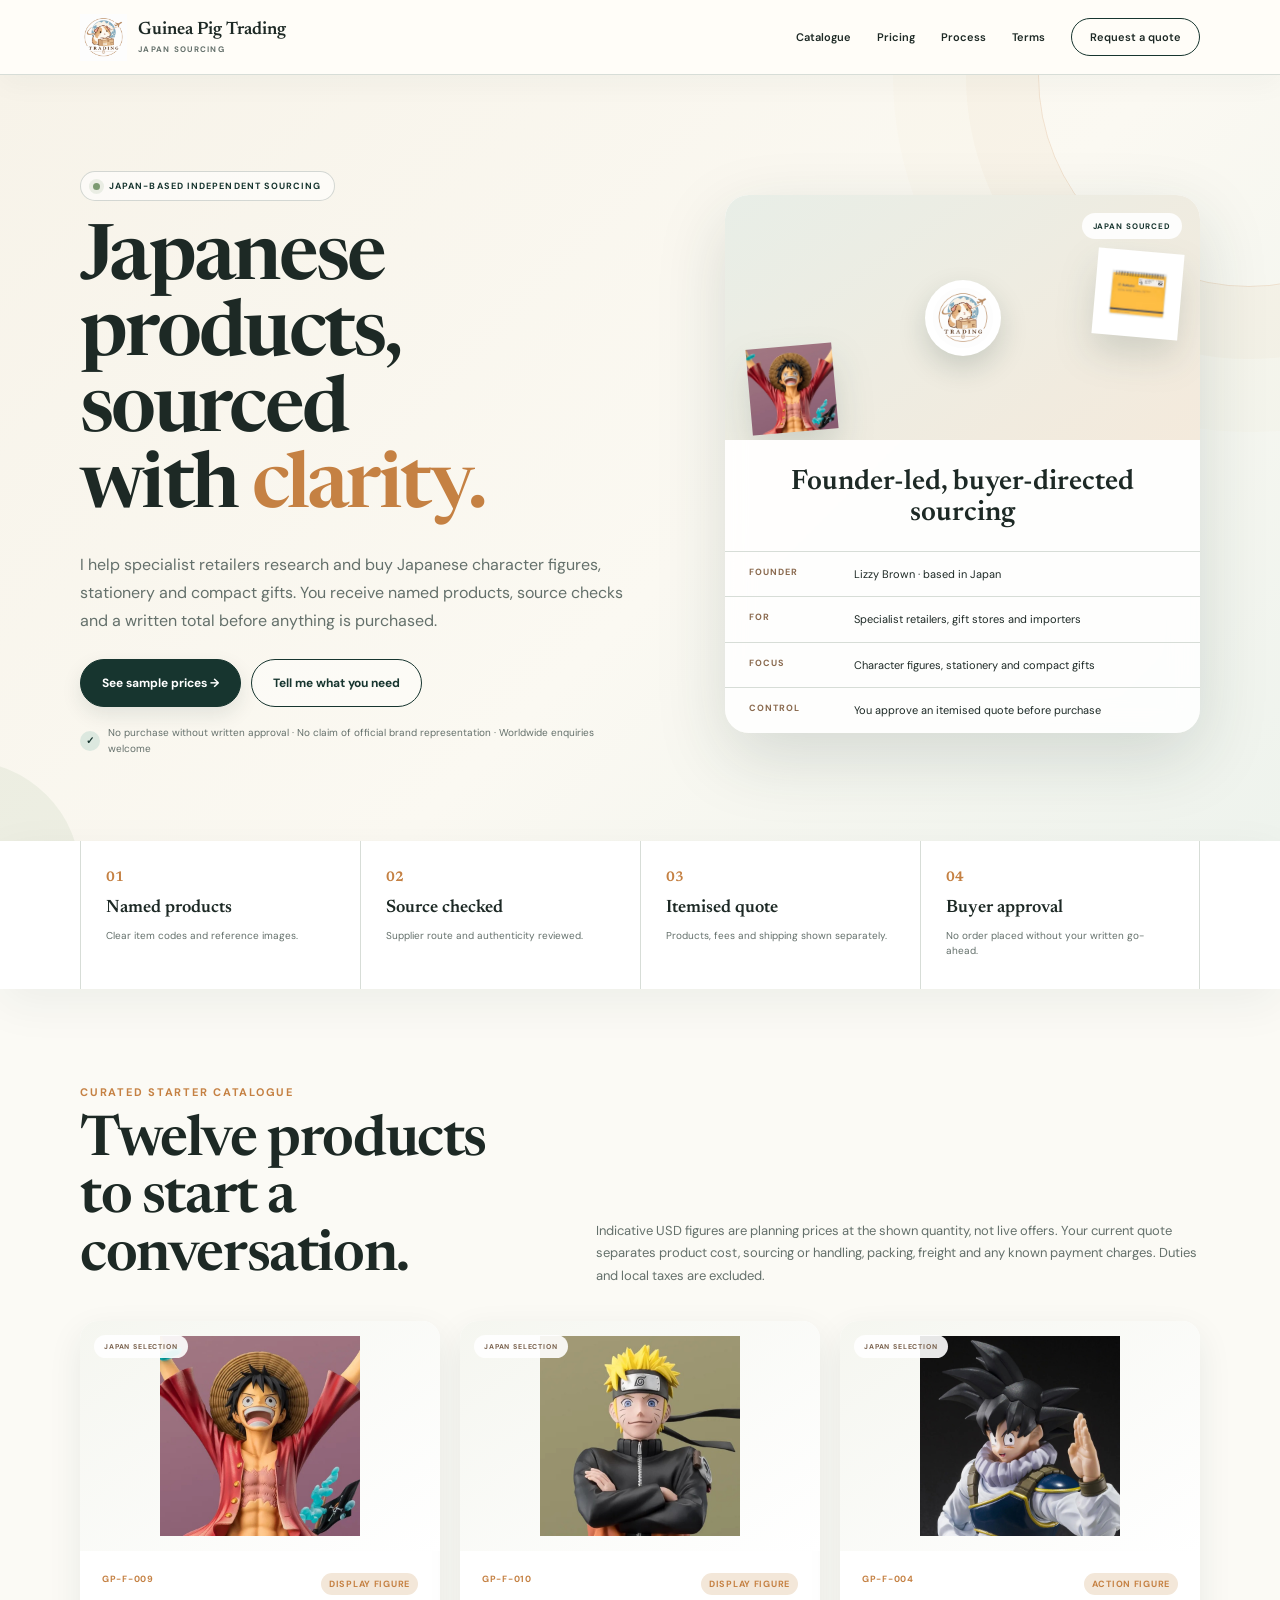
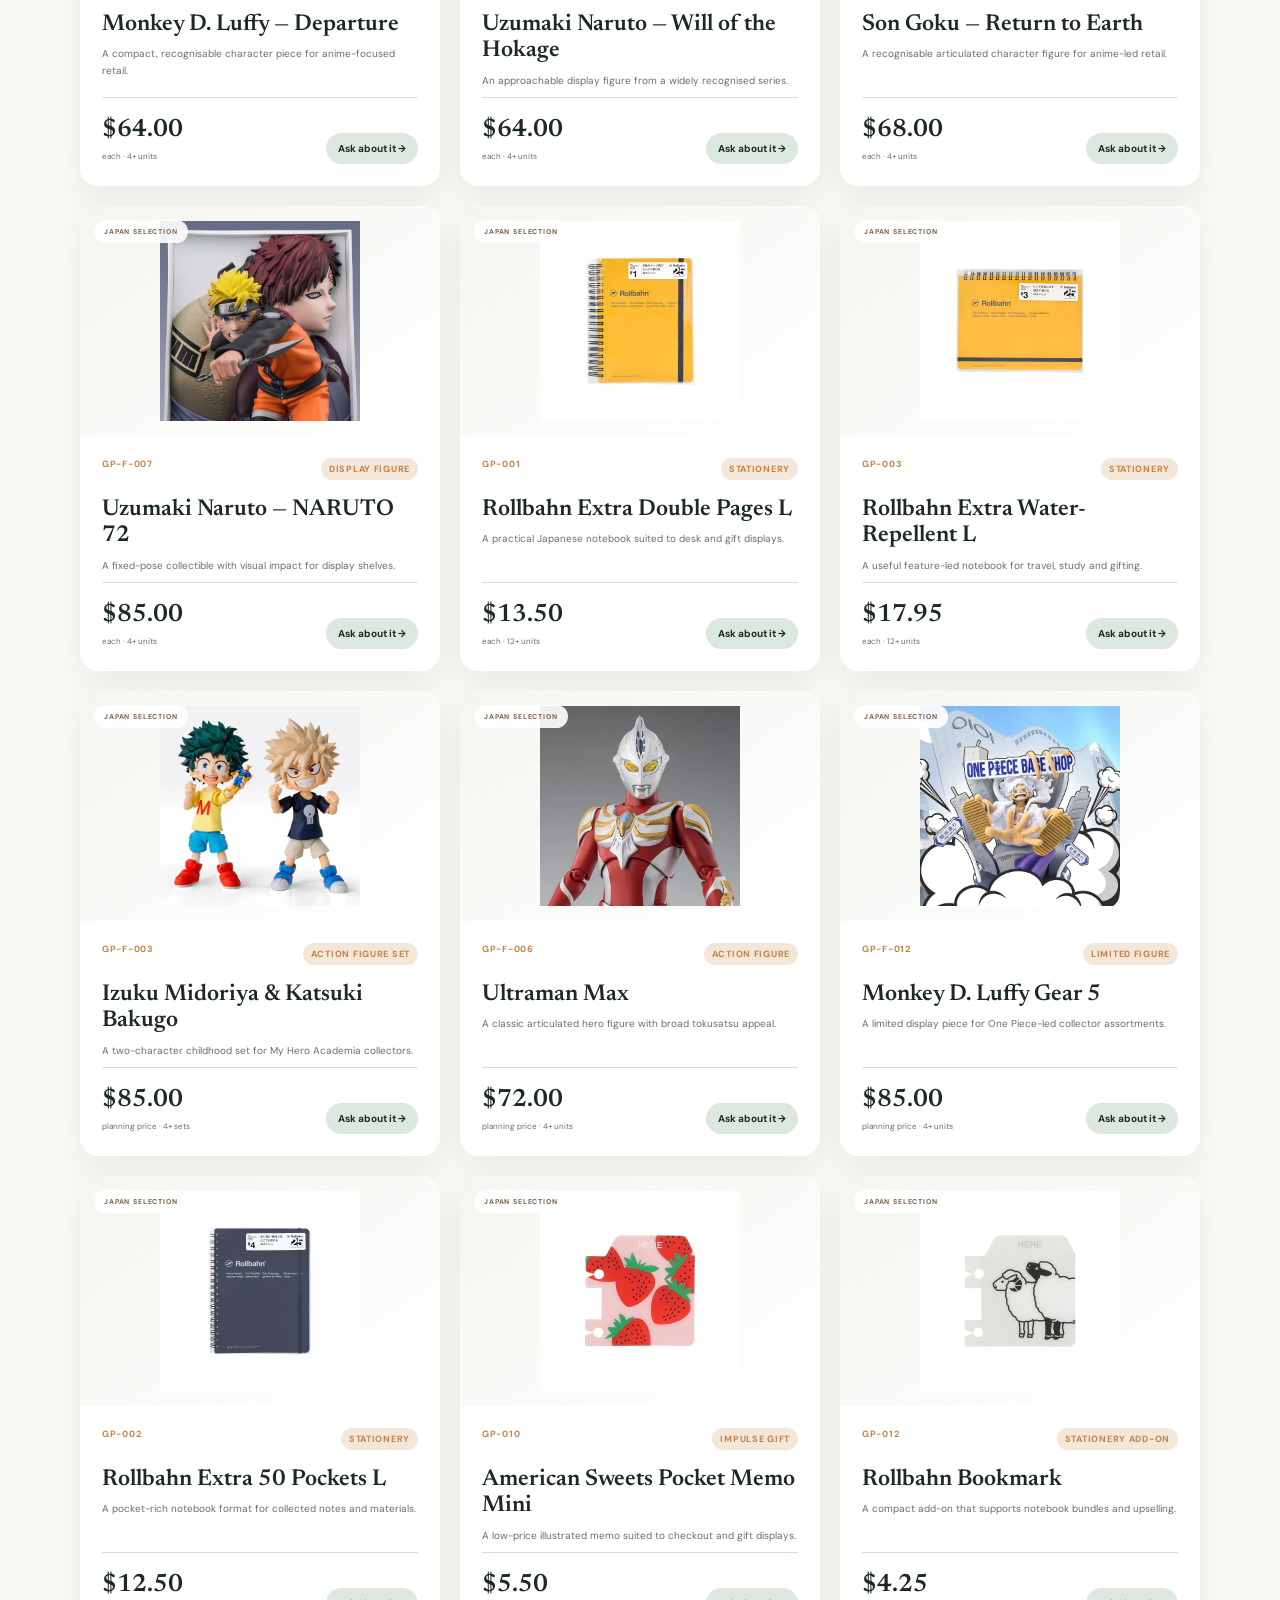
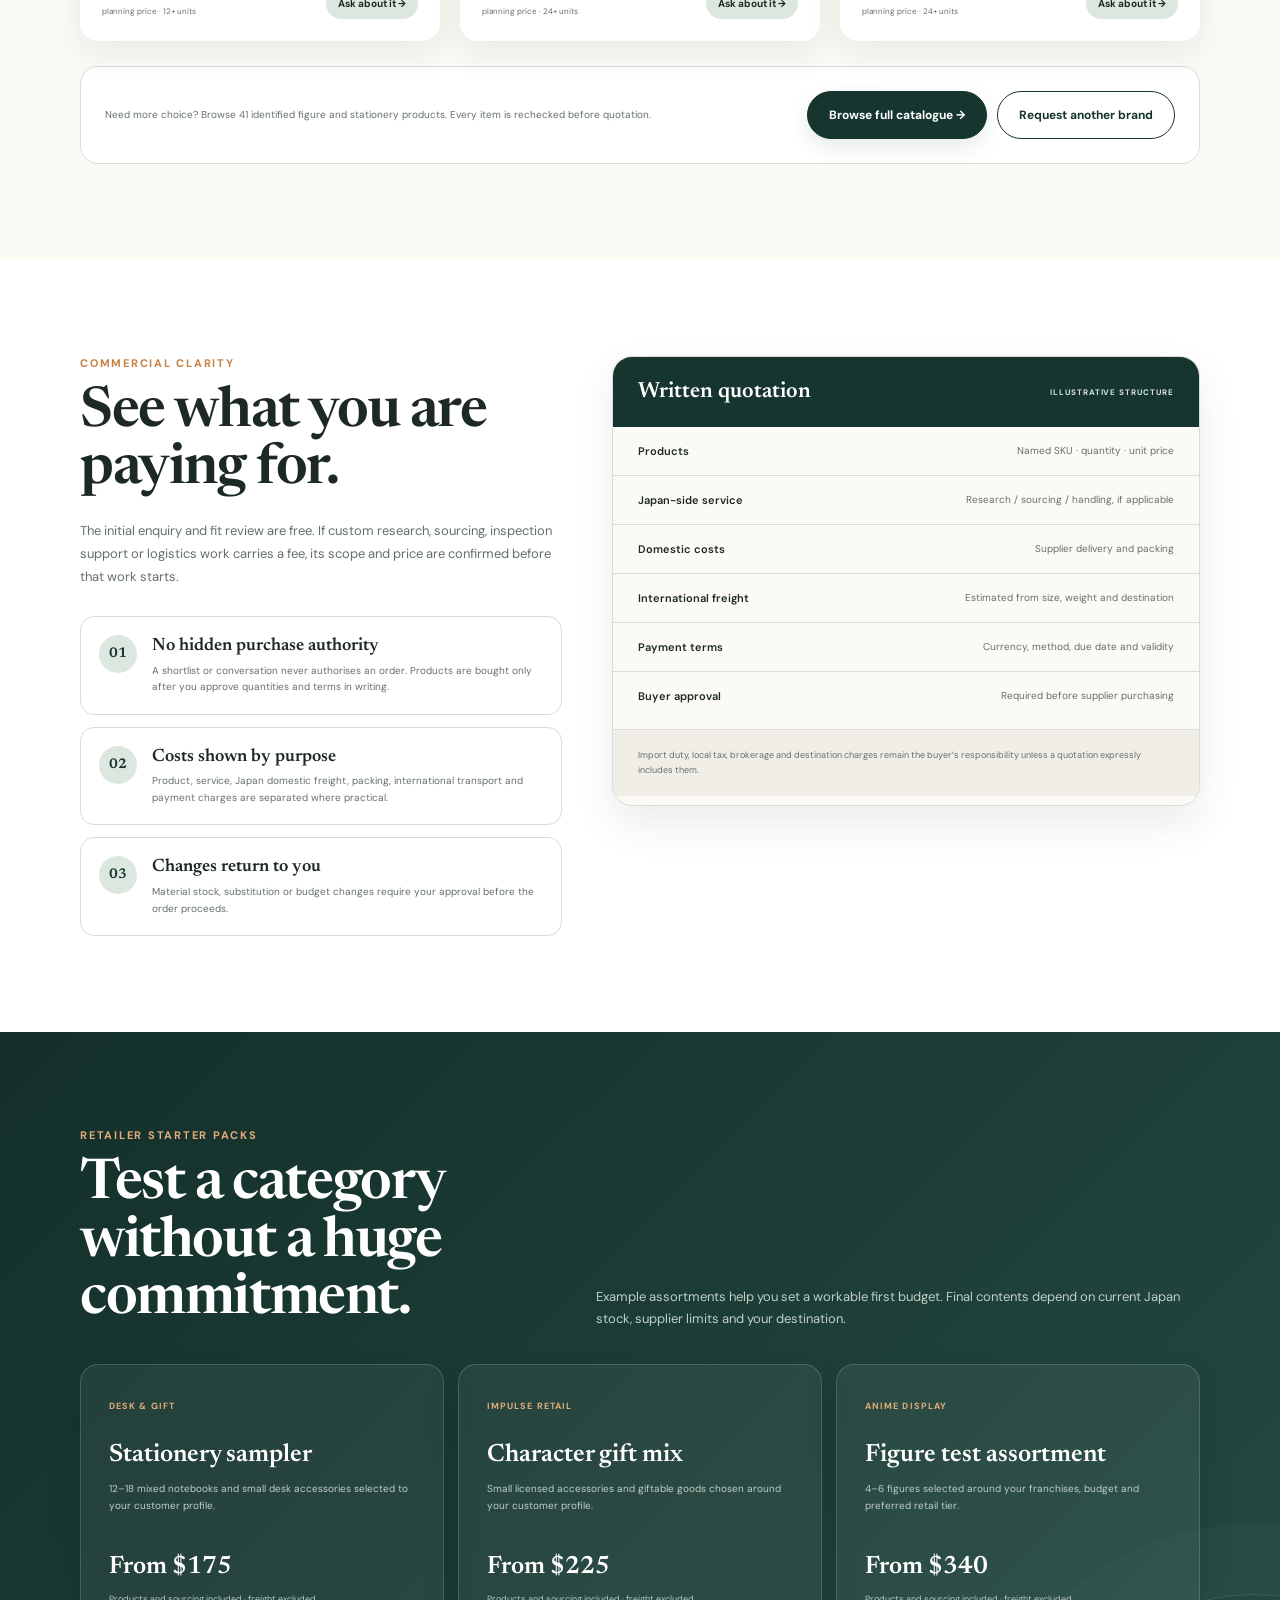
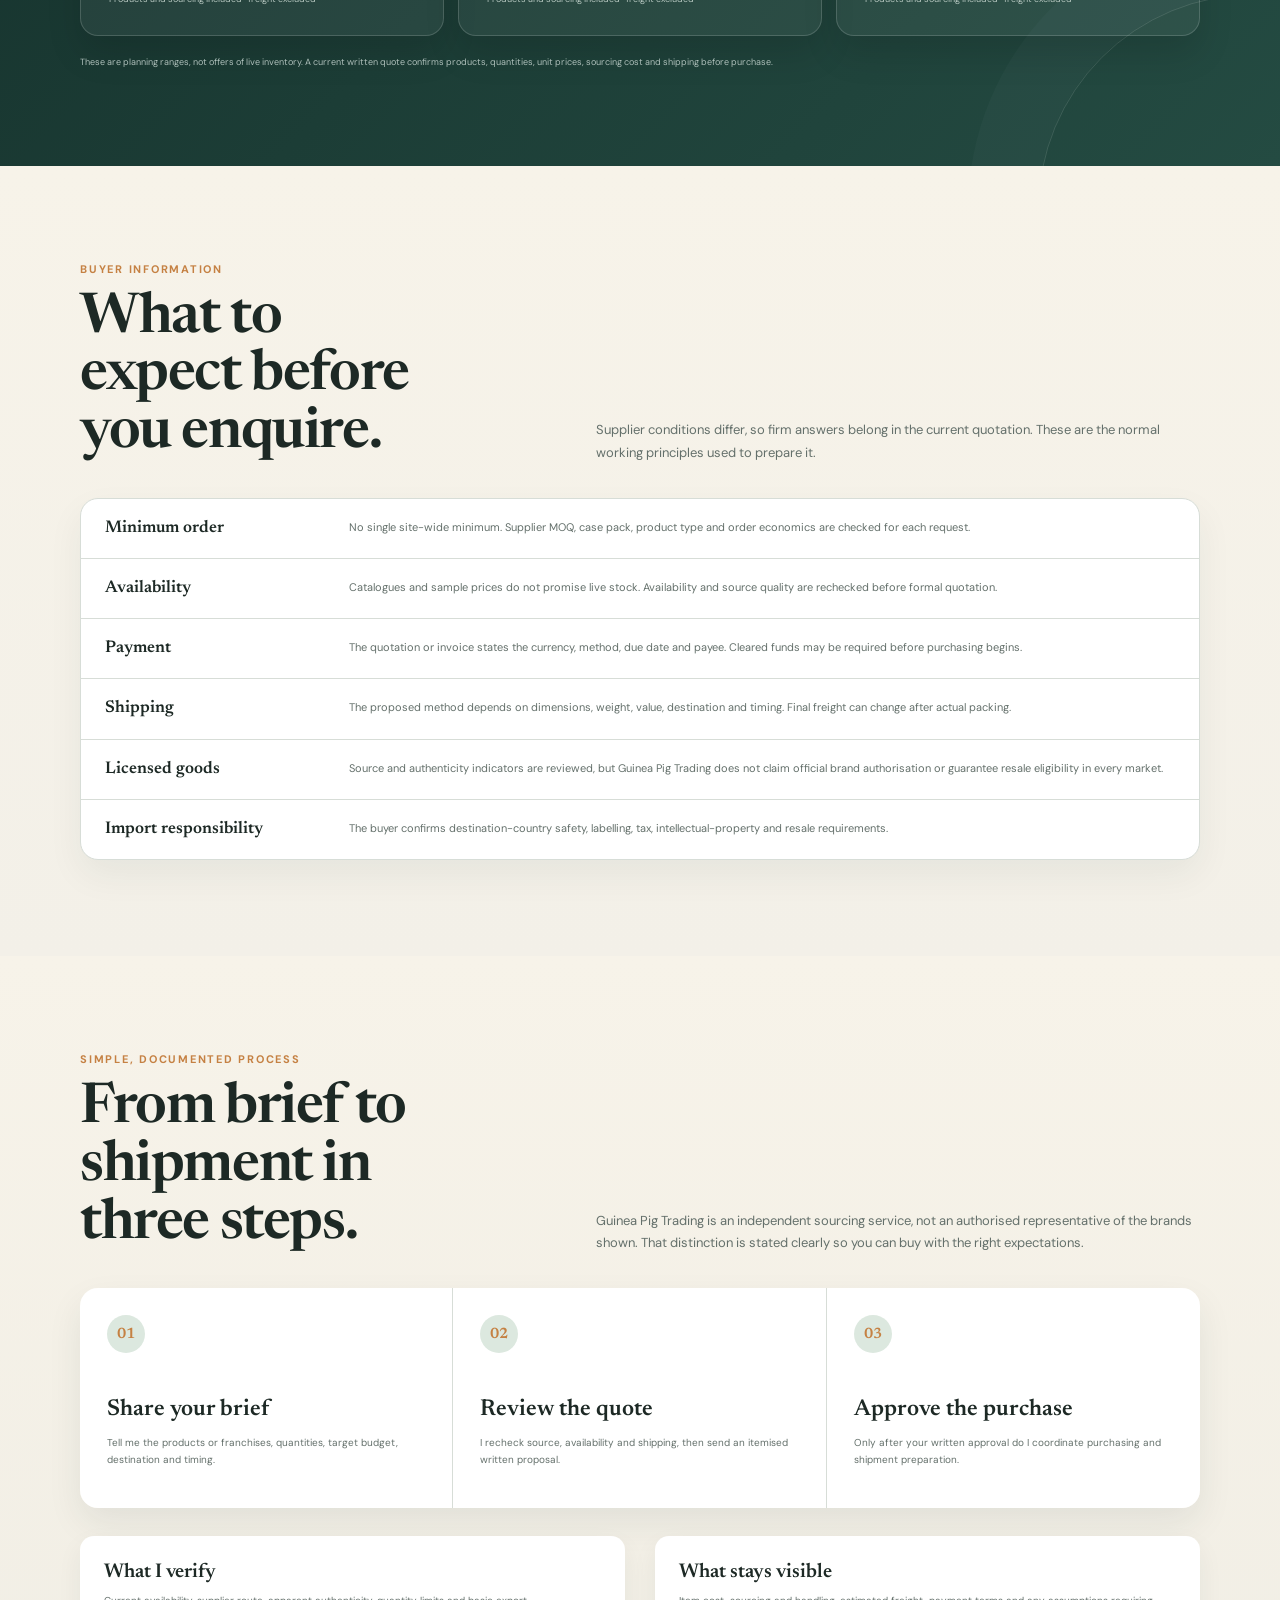
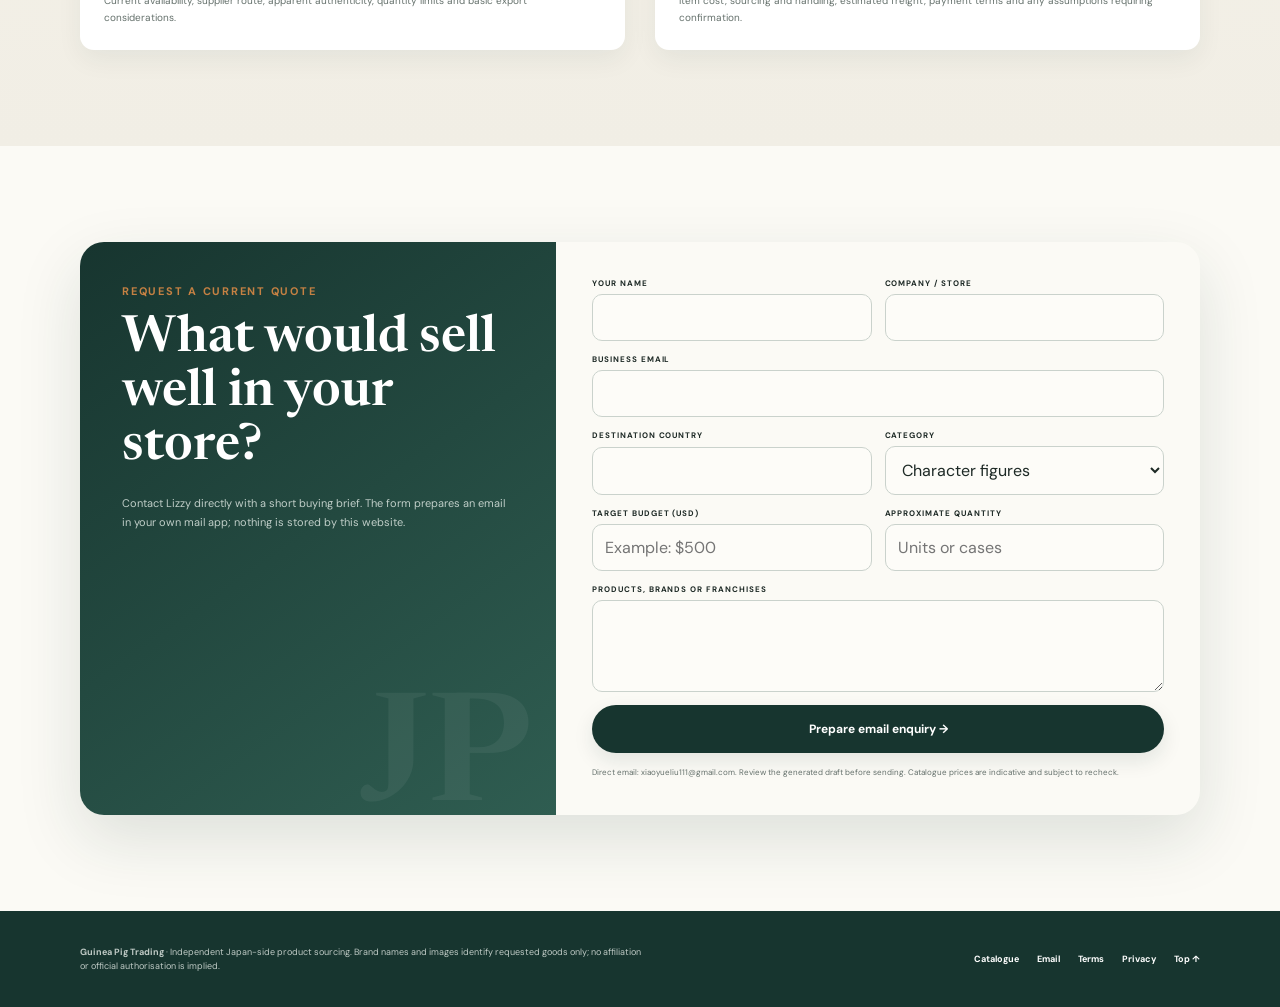
==== index.html @ 46185c0b "Expand homepage product selection" ====
<!doctype html>
<html lang="en">
  <head>
    <meta charset="utf-8" />
    <meta name="viewport" content="width=device-width, initial-scale=1" />
    <title>Guinea Pig Trading | Japan Product Sourcing</title>
    <meta
      name="description"
      content="Independent Japan-side sourcing for specialist retailers. Browse a priced starter catalogue and request a current, itemised quote before purchasing."
    />
    <meta name="theme-color" content="#17352f" />
    <link rel="icon" href="assets/guinea-pig-trading-logo.png" />
    <link rel="preconnect" href="https://fonts.googleapis.com" />
    <link rel="preconnect" href="https://fonts.gstatic.com" crossorigin />
    <link
      href="https://fonts.googleapis.com/css2?family=DM+Sans:wght@400;500;600;700&amp;family=Newsreader:opsz,wght@6..72,500;6..72,600&amp;display=swap"
      rel="stylesheet"
    />
    <style>
      :root {
        --forest: #17352f;
        --forest2: #244b42;
        --cream: #f7f3e9;
        --paper: #fffdf8;
        --ink: #1d2925;
        --muted: #64706b;
        --gold: #c58143;
        --sage: #dce8df;
        --line: #d7ddd7;
        --sans: "DM Sans", Arial, sans-serif;
        --serif: "Newsreader", Georgia, serif;
      }
      * {
        box-sizing: border-box;
      }
      html {
        scroll-behavior: smooth;
      }
      body {
        margin: 0;
        background: var(--paper);
        color: var(--ink);
        font-family: var(--sans);
        -webkit-font-smoothing: antialiased;
      }
      a {
        color: inherit;
        text-decoration: none;
      }
      button,
      input,
      select,
      textarea {
        font: inherit;
      }
      [id] {
        scroll-margin-top: 85px;
      }
      :focus-visible {
        outline: 3px solid #e3a66f;
        outline-offset: 3px;
      }
      .wrap {
        width: min(1120px, calc(100% - 42px));
        margin: auto;
      }
      .eyebrow {
        margin: 0 0 15px;
        color: var(--gold);
        font-size: 11px;
        font-weight: 700;
        letter-spacing: 0.16em;
        text-transform: uppercase;
      }
      .button {
        display: inline-flex;
        min-height: 48px;
        align-items: center;
        justify-content: center;
        padding: 0 21px;
        border: 1px solid var(--forest);
        background: var(--forest);
        color: #fff;
        font-size: 12px;
        font-weight: 700;
      }
      .button:hover {
        background: var(--gold);
        border-color: var(--gold);
      }
      .button.outline {
        background: transparent;
        color: var(--forest);
      }
      header {
        position: sticky;
        top: 0;
        z-index: 20;
        border-bottom: 1px solid var(--line);
        background: rgba(255, 253, 248, 0.94);
        backdrop-filter: blur(12px);
      }
      .header-inner {
        height: 74px;
        display: flex;
        align-items: center;
        justify-content: space-between;
        gap: 24px;
      }
      .brand {
        display: flex;
        align-items: center;
        gap: 11px;
      }
      .brand img {
        width: 47px;
        height: 47px;
        object-fit: contain;
      }
      .brand strong {
        display: block;
        font: 600 18px/1 var(--serif);
      }
      .brand small {
        display: block;
        margin-top: 5px;
        color: var(--muted);
        font-size: 8px;
        font-weight: 700;
        letter-spacing: 0.16em;
        text-transform: uppercase;
      }
      .nav {
        display: flex;
        align-items: center;
        gap: 26px;
      }
      .nav a {
        font-size: 11px;
        font-weight: 600;
      }
      .nav a:hover {
        color: var(--gold);
      }
      .nav .nav-cta {
        padding: 11px 15px;
        border: 1px solid var(--forest);
      }
      .menu {
        display: none;
        border: 0;
        background: none;
        color: var(--forest);
        font-size: 24px;
      }
      .hero {
        padding: 80px 0 68px;
        background:
          radial-gradient(
            circle at 85% 20%,
            rgba(197, 129, 67, 0.12),
            transparent 24%
          ),
          var(--cream);
      }
      .hero-grid {
        display: grid;
        grid-template-columns: 1.12fr 0.88fr;
        gap: 75px;
        align-items: center;
      }
      .hero h1 {
        max-width: 700px;
        margin: 0;
        font: 600 clamp(46px, 6vw, 76px) / 0.99 var(--serif);
        letter-spacing: -0.035em;
      }
      .hero h1 em {
        color: var(--gold);
        font-style: normal;
      }
      .lead {
        max-width: 620px;
        margin: 24px 0;
        color: var(--muted);
        font-size: 16px;
        line-height: 1.75;
      }
      .hero-actions {
        display: flex;
        gap: 10px;
        flex-wrap: wrap;
      }
      .micro {
        margin: 18px 0 0;
        color: var(--muted);
        font-size: 10px;
        line-height: 1.6;
      }
      .trust-card {
        border: 1px solid var(--forest);
        background: var(--paper);
        box-shadow: 16px 16px 0 var(--sage);
      }
      .trust-card img {
        display: block;
        width: 86px;
        height: 86px;
        margin: 26px auto 13px;
        object-fit: contain;
      }
      .trust-card h2 {
        margin: 0;
        padding: 0 28px 21px;
        text-align: center;
        font: 600 28px/1.1 var(--serif);
      }
      .facts {
        margin: 0;
        border-top: 1px solid var(--line);
      }
      .facts div {
        display: grid;
        grid-template-columns: 105px 1fr;
        padding: 15px 22px;
        border-bottom: 1px solid var(--line);
      }
      .facts div:last-child {
        border: 0;
      }
      .facts dt {
        color: var(--muted);
        font-size: 9px;
        font-weight: 700;
        text-transform: uppercase;
        letter-spacing: 0.1em;
      }
      .facts dd {
        margin: 0;
        font-size: 11px;
        line-height: 1.5;
      }
      .strip {
        border-block: 1px solid var(--line);
        background: #fff;
      }
      .strip-grid {
        display: grid;
        grid-template-columns: repeat(4, 1fr);
      }
      .strip article {
        min-height: 122px;
        padding: 25px 22px;
        border-left: 1px solid var(--line);
      }
      .strip article:last-child {
        border-right: 1px solid var(--line);
      }
      .strip strong {
        display: block;
        margin-bottom: 8px;
        font: 600 18px/1.2 var(--serif);
      }
      .strip p {
        margin: 0;
        color: var(--muted);
        font-size: 10px;
        line-height: 1.55;
      }
      section {
        padding: 82px 0;
      }
      .section-head {
        display: grid;
        grid-template-columns: 0.85fr 1.15fr;
        gap: 70px;
        align-items: end;
        margin-bottom: 34px;
      }
      .section-head h2 {
        margin: 0;
        font: 600 clamp(36px, 4.5vw, 56px) / 1.03 var(--serif);
        letter-spacing: -0.025em;
      }
      .section-head > p {
        margin: 0;
        color: var(--muted);
        font-size: 13px;
        line-height: 1.7;
      }
      .product-grid {
        display: grid;
        grid-template-columns: repeat(3, 1fr);
        gap: 15px;
      }
      .product {
        display: flex;
        min-height: 445px;
        flex-direction: column;
        border: 1px solid var(--line);
        background: #fff;
      }
      .product-image {
        height: 210px;
        padding: 15px;
        border-bottom: 1px solid var(--line);
      }
      .product-image img {
        width: 100%;
        height: 100%;
        object-fit: contain;
      }
      .product-body {
        display: flex;
        flex: 1;
        flex-direction: column;
        padding: 22px;
      }
      .product-meta {
        display: flex;
        justify-content: space-between;
        color: var(--gold);
        font-size: 9px;
        font-weight: 700;
        letter-spacing: 0.08em;
        text-transform: uppercase;
      }
      .product h3 {
        margin: 17px 0 8px;
        font: 600 23px/1.15 var(--serif);
      }
      .product p {
        margin: 0;
        color: var(--muted);
        font-size: 10px;
        line-height: 1.65;
      }
      .price {
        display: flex;
        align-items: end;
        justify-content: space-between;
        gap: 15px;
        margin-top: auto;
        padding-top: 20px;
      }
      .price strong {
        font: 600 25px/1 var(--serif);
      }
      .price small {
        color: var(--muted);
        font-size: 8px;
      }
      .price a {
        font-size: 10px;
        font-weight: 700;
        text-decoration: underline;
        text-underline-offset: 4px;
      }
      .catalog-actions {
        display: flex;
        align-items: center;
        justify-content: space-between;
        gap: 20px;
        margin-top: 25px;
        padding: 19px 0;
        border-block: 1px solid var(--line);
      }
      .catalog-actions p {
        margin: 0;
        color: var(--muted);
        font-size: 10px;
      }
      .catalog-actions div {
        display: flex;
        gap: 10px;
        flex-wrap: wrap;
      }
      .packs {
        background: var(--forest);
        color: #fff;
      }
      .packs .eyebrow {
        color: #e4ad79;
      }
      .packs .section-head > p {
        color: #c0cec8;
      }
      .pack-grid {
        display: grid;
        grid-template-columns: repeat(3, 1fr);
        gap: 14px;
      }
      .pack {
        padding: 28px;
        border: 1px solid #557168;
        background: var(--forest2);
      }
      .pack small {
        color: #e4ad79;
        font-size: 9px;
        font-weight: 700;
        letter-spacing: 0.12em;
        text-transform: uppercase;
      }
      .pack h3 {
        margin: 28px 0 9px;
        font: 600 25px/1.15 var(--serif);
      }
      .pack p {
        min-height: 50px;
        margin: 0;
        color: #c0cec8;
        font-size: 10px;
        line-height: 1.7;
      }
      .pack strong {
        display: block;
        margin: 25px 0 6px;
        font: 600 25px/1 var(--serif);
      }
      .pack span {
        color: #b5c6bf;
        font-size: 9px;
      }
      .pack-note {
        margin: 19px 0 0;
        color: #aebfba;
        font-size: 9px;
        line-height: 1.65;
      }
      .process {
        background: var(--cream);
      }
      .process-grid {
        display: grid;
        grid-template-columns: repeat(3, 1fr);
        border: 1px solid var(--forest);
      }
      .step {
        min-height: 220px;
        padding: 27px;
        border-right: 1px solid var(--forest);
      }
      .step:last-child {
        border: 0;
      }
      .step b {
        color: var(--gold);
        font: 600 15px/1 var(--serif);
      }
      .step h3 {
        margin: 43px 0 10px;
        font: 600 23px/1.2 var(--serif);
      }
      .step p {
        margin: 0;
        color: var(--muted);
        font-size: 10px;
        line-height: 1.7;
      }
      .confidence {
        display: grid;
        grid-template-columns: 1fr 1fr;
        gap: 30px;
        margin-top: 28px;
      }
      .confidence article {
        padding: 24px;
        border-left: 3px solid var(--gold);
        background: #fff;
      }
      .confidence h3 {
        margin: 0 0 8px;
        font: 600 20px/1.2 var(--serif);
      }
      .confidence p {
        margin: 0;
        color: var(--muted);
        font-size: 10px;
        line-height: 1.7;
      }
      .contact {
        background: #fff;
      }
      .contact-box {
        display: grid;
        grid-template-columns: 0.85fr 1.15fr;
        border: 1px solid var(--forest);
      }
      .contact-copy {
        padding: 42px;
        background: var(--forest);
        color: #fff;
      }
      .contact-copy h2 {
        margin: 0;
        font: 600 clamp(36px, 4vw, 52px) / 1.05 var(--serif);
      }
      .contact-copy p:last-child {
        margin: 20px 0 0;
        color: #c0cec8;
        font-size: 11px;
        line-height: 1.7;
      }
      .brief {
        display: grid;
        grid-template-columns: 1fr 1fr;
        gap: 13px;
        padding: 36px;
      }
      .field {
        display: grid;
        gap: 6px;
      }
      .field.full {
        grid-column: 1/-1;
      }
      .field label {
        font-size: 8px;
        font-weight: 700;
        letter-spacing: 0.12em;
        text-transform: uppercase;
      }
      .field input,
      .field select,
      .field textarea {
        width: 100%;
        padding: 12px;
        border: 1px solid #aeb8b2;
        border-radius: 0;
        background: #fff;
        color: var(--ink);
      }
      .field textarea {
        min-height: 92px;
        resize: vertical;
      }
      .brief button {
        grid-column: 1/-1;
        border: 0;
        cursor: pointer;
      }
      .form-note {
        grid-column: 1/-1;
        margin: 0;
        color: var(--muted);
        font-size: 8px;
        line-height: 1.55;
      }
      footer {
        padding: 34px 0;
        border-top: 1px solid var(--line);
        background: var(--cream);
      }
      .footer-grid {
        display: flex;
        align-items: center;
        justify-content: space-between;
        gap: 25px;
      }
      .footer-grid p {
        max-width: 570px;
        margin: 0;
        color: var(--muted);
        font-size: 9px;
        line-height: 1.6;
      }
      .footer-links {
        display: flex;
        gap: 18px;
        flex-wrap: wrap;
        font-size: 9px;
        font-weight: 700;
      }
      @media (max-width: 900px) {
        .nav {
          display: none;
          position: absolute;
          top: 74px;
          left: 0;
          right: 0;
          padding: 22px;
          background: var(--paper);
          border-bottom: 1px solid var(--line);
          flex-direction: column;
        }
        .nav.open {
          display: flex;
        }
        .menu {
          display: block;
        }
        .hero-grid,
        .section-head,
        .contact-box {
          grid-template-columns: 1fr;
        }
        .hero-grid {
          gap: 50px;
        }
        .trust-card {
          max-width: 560px;
        }
        .strip-grid {
          grid-template-columns: 1fr 1fr;
        }
        .product-grid,
        .pack-grid {
          grid-template-columns: 1fr 1fr;
        }
        .section-head {
          gap: 18px;
        }
      }
      @media (max-width: 620px) {
        .wrap {
          width: min(100% - 28px, 1120px);
        }
        .hero {
          padding: 58px 0;
        }
        .hero h1 {
          font-size: 45px;
        }
        .strip-grid,
        .product-grid,
        .pack-grid,
        .process-grid,
        .confidence,
        .brief {
          grid-template-columns: 1fr;
        }
        .strip article {
          border-right: 1px solid var(--line);
        }
        .step {
          border-right: 0;
          border-bottom: 1px solid var(--forest);
        }
        .catalog-actions,
        .footer-grid {
          align-items: flex-start;
          flex-direction: column;
        }
        .contact-copy,
        .brief {
          padding: 27px;
        }
        .field.full,
        .brief button,
        .form-note {
          grid-column: auto;
        }
      }
    </style>
    <style>
      body {
        background: #fbfaf5;
      }
      .site-note {
        display: inline-flex;
        align-items: center;
        gap: 9px;
        margin: 0 0 22px;
        padding: 8px 12px;
        border: 1px solid rgba(23, 53, 47, 0.18);
        border-radius: 999px;
        background: rgba(255, 255, 255, 0.58);
        color: var(--forest);
        font-size: 9px;
        font-weight: 700;
        letter-spacing: 0.12em;
        text-transform: uppercase;
      }
      .site-note:before {
        content: "";
        width: 7px;
        height: 7px;
        border-radius: 50%;
        background: #7b9a70;
        box-shadow: 0 0 0 4px rgba(123, 154, 112, 0.14);
      }
      header {
        box-shadow: 0 8px 30px rgba(23, 53, 47, 0.04);
      }
      .nav .nav-cta {
        border-radius: 999px;
        padding-inline: 18px;
        transition: 0.2s ease;
      }
      .nav .nav-cta:hover {
        background: var(--forest);
        color: #fff;
      }
      .button {
        border-radius: 999px;
        box-shadow: 0 8px 20px rgba(23, 53, 47, 0.1);
        transition:
          transform 0.2s ease,
          box-shadow 0.2s ease,
          background 0.2s ease;
      }
      .button:hover {
        transform: translateY(-2px);
        box-shadow: 0 12px 26px rgba(23, 53, 47, 0.17);
      }
      .button.outline {
        box-shadow: none;
        background: rgba(255, 255, 255, 0.35);
      }
      .hero {
        position: relative;
        overflow: hidden;
        padding: 96px 0 84px;
        background: linear-gradient(
          135deg,
          #f7f3e9 0%,
          #fbf9f2 57%,
          #eef3ed 100%
        );
      }
      .hero:before,
      .hero:after {
        content: "";
        position: absolute;
        border-radius: 50%;
        pointer-events: none;
      }
      .hero:before {
        width: 420px;
        height: 420px;
        right: -180px;
        top: -210px;
        border: 1px solid rgba(197, 129, 67, 0.2);
        box-shadow:
          0 0 0 72px rgba(197, 129, 67, 0.035),
          0 0 0 145px rgba(197, 129, 67, 0.02);
      }
      .hero:after {
        width: 230px;
        height: 230px;
        left: -150px;
        bottom: -150px;
        background: rgba(123, 154, 112, 0.1);
      }
      .hero-grid {
        position: relative;
        z-index: 1;
        grid-template-columns: 1.08fr 0.92fr;
        gap: 88px;
      }
      .hero h1 {
        font-size: clamp(52px, 6vw, 82px);
        text-wrap: balance;
      }
      .lead {
        max-width: 610px;
      }
      .micro {
        display: flex;
        align-items: center;
        gap: 8px;
      }
      .micro:before {
        content: "✓";
        display: grid;
        width: 20px;
        height: 20px;
        place-items: center;
        border-radius: 50%;
        background: var(--sage);
        color: var(--forest);
        font-weight: 700;
      }
      .trust-card {
        position: relative;
        border: 0;
        border-radius: 24px;
        background: rgba(255, 255, 255, 0.86);
        box-shadow: 0 24px 70px rgba(27, 52, 45, 0.15);
        overflow: hidden;
        backdrop-filter: blur(14px);
      }
      .trust-visual {
        position: relative;
        height: 245px;
        overflow: hidden;
        background: linear-gradient(145deg, #e8eee7, #f4eadc);
      }
      .trust-visual:after {
        content: "Japan sourced";
        position: absolute;
        right: 18px;
        top: 18px;
        padding: 8px 11px;
        border-radius: 999px;
        background: rgba(255, 255, 255, 0.9);
        color: var(--forest);
        font-size: 8px;
        font-weight: 700;
        letter-spacing: 0.12em;
        text-transform: uppercase;
      }
      .trust-product {
        position: absolute;
        width: 43%;
        height: 76%;
        object-fit: contain;
        filter: drop-shadow(0 18px 18px rgba(23, 53, 47, 0.15));
      }
      .trust-product.one {
        left: 5%;
        bottom: -2%;
        transform: rotate(-5deg);
      }
      .trust-product.two {
        right: 4%;
        top: 12%;
        transform: rotate(5deg);
      }
      .trust-logo {
        position: absolute !important;
        z-index: 2;
        left: 50%;
        top: 50%;
        width: 76px !important;
        height: 76px !important;
        margin: 0 !important;
        padding: 8px;
        border-radius: 50%;
        background: #fff;
        box-shadow: 0 12px 28px rgba(23, 53, 47, 0.17);
        transform: translate(-50%, -50%);
      }
      .trust-card h2 {
        padding: 27px 28px 22px;
      }
      .facts div {
        padding: 14px 24px;
      }
      .facts dt {
        color: #8a6a4f;
      }
      .strip {
        position: relative;
        z-index: 2;
        border: 0;
        box-shadow: 0 14px 45px rgba(23, 53, 47, 0.06);
      }
      .strip-grid {
        gap: 0;
      }
      .strip article {
        position: relative;
        min-height: 135px;
        padding: 30px 25px;
      }
      .strip article:before {
        display: block;
        margin-bottom: 13px;
        color: var(--gold);
        font: 600 14px/1 var(--serif);
      }
      .strip article:nth-child(1):before {
        content: "01";
      }
      .strip article:nth-child(2):before {
        content: "02";
      }
      .strip article:nth-child(3):before {
        content: "03";
      }
      .strip article:nth-child(4):before {
        content: "04";
      }
      section {
        padding: 96px 0;
      }
      .section-head h2 {
        text-wrap: balance;
      }
      .product-grid {
        gap: 20px;
      }
      .product {
        min-height: 465px;
        border: 0;
        border-radius: 18px;
        box-shadow: 0 12px 34px rgba(23, 53, 47, 0.08);
        overflow: hidden;
        transition:
          transform 0.25s ease,
          box-shadow 0.25s ease;
      }
      .product:hover {
        transform: translateY(-7px);
        box-shadow: 0 22px 45px rgba(23, 53, 47, 0.14);
      }
      .product-image {
        position: relative;
        height: 230px;
        border: 0;
        background: linear-gradient(145deg, #f5f6f0, #fff);
      }
      .product-image:after {
        content: "Japan selection";
        position: absolute;
        left: 14px;
        top: 14px;
        padding: 7px 10px;
        border-radius: 999px;
        background: rgba(255, 255, 255, 0.9);
        color: #79614d;
        font-size: 7px;
        font-weight: 700;
        letter-spacing: 0.12em;
        text-transform: uppercase;
      }
      .product-image img {
        transition: transform 0.35s ease;
      }
      .product:hover .product-image img {
        transform: scale(1.04);
      }
      .product-meta span:last-child {
        padding: 5px 8px;
        border-radius: 999px;
        background: #f3e7d9;
      }
      .price {
        border-top: 1px solid var(--line);
      }
      .price a {
        padding: 9px 12px;
        border-radius: 999px;
        background: var(--sage);
        text-decoration: none;
        transition: 0.2s ease;
      }
      .price a:hover {
        background: var(--forest);
        color: #fff;
      }
      .catalog-actions {
        padding: 24px;
        border: 1px solid var(--line);
        border-radius: 18px;
        background: #fff;
      }
      .packs {
        position: relative;
        background: linear-gradient(135deg, #142f2a, #244b42);
        overflow: hidden;
      }
      .packs:after {
        content: "";
        position: absolute;
        width: 430px;
        height: 430px;
        right: -190px;
        bottom: -260px;
        border: 1px solid rgba(255, 255, 255, 0.12);
        border-radius: 50%;
        box-shadow: 0 0 0 70px rgba(255, 255, 255, 0.025);
      }
      .packs .wrap {
        position: relative;
        z-index: 1;
      }
      .pack {
        border: 1px solid rgba(255, 255, 255, 0.16);
        border-radius: 18px;
        background: rgba(255, 255, 255, 0.055);
        box-shadow: 0 18px 35px rgba(0, 0, 0, 0.12);
        transition: 0.25s ease;
      }
      .pack:hover {
        transform: translateY(-5px);
        border-color: rgba(228, 173, 121, 0.7);
        background: rgba(255, 255, 255, 0.08);
      }
      .process {
        background: linear-gradient(180deg, #f7f3e9, #f1eee5);
      }
      .process-grid {
        overflow: hidden;
        border: 0;
        border-radius: 18px;
        box-shadow: 0 15px 35px rgba(23, 53, 47, 0.08);
      }
      .step {
        background: #fff;
        border-color: var(--line);
      }
      .step b {
        display: grid;
        width: 38px;
        height: 38px;
        place-items: center;
        border-radius: 50%;
        background: var(--sage);
      }
      .confidence article {
        border: 0;
        border-radius: 14px;
        box-shadow: 0 10px 26px rgba(23, 53, 47, 0.06);
      }
      .contact {
        background: #fbfaf5;
      }
      .contact-box {
        overflow: hidden;
        border: 0;
        border-radius: 24px;
        box-shadow: 0 24px 65px rgba(23, 53, 47, 0.13);
      }
      .contact-copy {
        position: relative;
        background: linear-gradient(145deg, #17352f, #2f5d51);
      }
      .contact-copy:after {
        content: "JP";
        position: absolute;
        right: 25px;
        bottom: -25px;
        color: rgba(255, 255, 255, 0.06);
        font: 600 150px/1 var(--serif);
      }
      .field input,
      .field select,
      .field textarea {
        border-radius: 10px;
        border-color: #cad2cc;
        background: #fdfcf8;
      }
      .field input:focus,
      .field select:focus,
      .field textarea:focus {
        outline: 2px solid rgba(197, 129, 67, 0.25);
        border-color: var(--gold);
      }
      footer {
        background: #17352f;
        color: #fff;
        border: 0;
      }
      .footer-grid p {
        color: #bfcac5;
      }
      .footer-links a:hover {
        color: #e4ad79;
      }
      .commercial {
        background: #fff;
      }
      .commercial-grid {
        display: grid;
        grid-template-columns: 0.9fr 1.1fr;
        gap: 50px;
        align-items: start;
      }
      .quote-card {
        overflow: hidden;
        border: 1px solid var(--line);
        border-radius: 20px;
        background: #fbfaf5;
        box-shadow: 0 18px 42px rgba(23, 53, 47, 0.09);
      }
      .quote-head {
        display: flex;
        align-items: center;
        justify-content: space-between;
        gap: 20px;
        padding: 23px 25px;
        background: var(--forest);
        color: #fff;
      }
      .quote-head strong {
        font: 600 22px/1.1 var(--serif);
      }
      .quote-head span {
        font-size: 8px;
        font-weight: 700;
        letter-spacing: 0.12em;
        text-transform: uppercase;
        color: #d8e3dd;
      }
      .quote-lines {
        margin: 0;
      }
      .quote-lines div {
        display: grid;
        grid-template-columns: 1fr auto;
        gap: 20px;
        padding: 17px 25px;
        border-bottom: 1px solid var(--line);
      }
      .quote-lines div:last-child {
        border: 0;
      }
      .quote-lines dt {
        font-size: 11px;
        font-weight: 600;
      }
      .quote-lines dd {
        margin: 0;
        color: var(--muted);
        font-size: 10px;
        text-align: right;
      }
      .quote-foot {
        padding: 18px 25px;
        border-top: 1px solid var(--line);
        background: #f0eee6;
        color: var(--muted);
        font-size: 9px;
        line-height: 1.65;
      }
      .clarity-list {
        display: grid;
        gap: 12px;
      }
      .clarity-item {
        display: grid;
        grid-template-columns: 38px 1fr;
        gap: 15px;
        padding: 18px;
        border: 1px solid var(--line);
        border-radius: 14px;
        background: #fff;
      }
      .clarity-item b {
        display: grid;
        width: 38px;
        height: 38px;
        place-items: center;
        border-radius: 50%;
        background: var(--sage);
        color: var(--forest);
        font: 600 14px/1 var(--serif);
      }
      .clarity-item h3 {
        margin: 1px 0 5px;
        font: 600 18px/1.2 var(--serif);
      }
      .clarity-item p {
        margin: 0;
        color: var(--muted);
        font-size: 10px;
        line-height: 1.65;
      }
      .buyer-info {
        background: linear-gradient(180deg, #f7f3e9, #f3f0e8);
      }
      .info-table {
        overflow: hidden;
        border: 1px solid var(--line);
        border-radius: 18px;
        background: #fff;
        box-shadow: 0 15px 36px rgba(23, 53, 47, 0.06);
      }
      .info-row {
        display: grid;
        grid-template-columns: 220px 1fr;
        gap: 24px;
        padding: 19px 24px;
        border-bottom: 1px solid var(--line);
      }
      .info-row:last-child {
        border: 0;
      }
      .info-row strong {
        font: 600 17px/1.25 var(--serif);
      }
      .info-row span {
        color: var(--muted);
        font-size: 11px;
        line-height: 1.65;
      }
      @media (max-width: 900px) {
        .hero {
          padding: 70px 0;
        }
        .hero-grid,
        .commercial-grid {
          grid-template-columns: 1fr;
          gap: 55px;
        }
        .trust-card {
          width: 100%;
          max-width: 620px;
        }
        .section-head {
          gap: 20px;
        }
        .product-grid {
          gap: 15px;
        }
      }
      @media (max-width: 620px) {
        .hero {
          padding: 55px 0 65px;
        }
        .hero h1 {
          font-size: 47px;
        }
        .site-note {
          font-size: 8px;
        }
        .trust-visual {
          height: 210px;
        }
        .trust-card h2 {
          font-size: 26px;
        }
        .micro {
          align-items: flex-start;
        }
        .strip article {
          min-height: 120px;
        }
        .product {
          min-height: 440px;
        }
        .product-image {
          height: 215px;
        }
        .catalog-actions {
          padding: 20px;
        }
        .packs .section-head h2 {
          font-size: 42px;
        }
        .info-row {
          grid-template-columns: 1fr;
          gap: 7px;
          padding: 17px 19px;
        }
        .quote-lines div {
          padding: 16px 19px;
        }
      }
      @media (prefers-reduced-motion: reduce) {
        .button,
        .product,
        .pack,
        .product-image img {
          transition: none;
        }
      }
    </style>
  </head>
  <body id="top">
    <header>
      <div class="wrap header-inner">
        <a class="brand" href="#top"
          ><img src="assets/guinea-pig-trading-logo.png" alt="" /><span
            ><strong>Guinea Pig Trading</strong
            ><small>Japan sourcing</small></span
          ></a
        >
        <nav class="nav" id="nav">
          <a href="#catalogue">Catalogue</a><a href="#commercial">Pricing</a
          ><a href="#process">Process</a><a href="terms.html">Terms</a
          ><a class="nav-cta" href="#contact">Request a quote</a>
        </nav>
        <button
          class="menu"
          type="button"
          aria-label="Open menu"
          aria-expanded="false"
        >
          ☰
        </button>
      </div>
    </header>
    <main>
      <section class="hero">
        <div class="wrap hero-grid">
          <div>
            <p class="site-note">Japan-based independent sourcing</p>
            <h1>Japanese products, sourced with <em>clarity.</em></h1>
            <p class="lead">
              I help specialist retailers research and buy Japanese character
              figures, stationery and compact gifts. You receive named products,
              source checks and a written total before anything is purchased.
            </p>
            <div class="hero-actions">
              <a class="button" href="#catalogue">See sample prices →</a
              ><a class="button outline" href="#contact"
                >Tell me what you need</a
              >
            </div>
            <p class="micro">
              No purchase without written approval · No claim of official brand
              representation · Worldwide enquiries welcome
            </p>
          </div>
          <aside class="trust-card">
            <div class="trust-visual">
              <img
                class="trust-product one"
                src="assets/catalog/collectibles/gp-f-009-startune-monkey-d-luffy-departure.jpg"
                alt=""
              /><img
                class="trust-product two"
                src="assets/catalog/retail/rb-extra-4.png"
                alt=""
              /><img
                class="trust-logo"
                src="assets/guinea-pig-trading-logo.png"
                alt="Guinea Pig Trading logo"
              />
            </div>
            <h2>Founder-led, buyer-directed sourcing</h2>
            <dl class="facts">
              <div>
                <dt>Founder</dt>
                <dd>Lizzy Brown · based in Japan</dd>
              </div>
              <div>
                <dt>For</dt>
                <dd>Specialist retailers, gift stores and importers</dd>
              </div>
              <div>
                <dt>Focus</dt>
                <dd>Character figures, stationery and compact gifts</dd>
              </div>
              <div>
                <dt>Control</dt>
                <dd>You approve an itemised quote before purchase</dd>
              </div>
            </dl>
          </aside>
        </div>
      </section>
      <div class="strip">
        <div class="wrap strip-grid">
          <article>
            <strong>Named products</strong>
            <p>Clear item codes and reference images.</p>
          </article>
          <article>
            <strong>Source checked</strong>
            <p>Supplier route and authenticity reviewed.</p>
          </article>
          <article>
            <strong>Itemised quote</strong>
            <p>Products, fees and shipping shown separately.</p>
          </article>
          <article>
            <strong>Buyer approval</strong>
            <p>No order placed without your written go-ahead.</p>
          </article>
        </div>
      </div>
      <section id="catalogue">
        <div class="wrap">
          <div class="section-head">
            <div>
              <p class="eyebrow">Curated starter catalogue</p>
              <h2>Twelve products to start a conversation.</h2>
            </div>
            <p>
              Indicative USD figures are planning prices at the shown quantity,
              not live offers. Your current quote separates product cost,
              sourcing or handling, packing, freight and any known payment
              charges. Duties and local taxes are excluded.
            </p>
          </div>
          <div class="product-grid">
            <article class="product">
              <div class="product-image">
                <img
                  src="assets/catalog/collectibles/gp-f-009-startune-monkey-d-luffy-departure.jpg"
                  alt="Monkey D. Luffy Departure figure"
                />
              </div>
              <div class="product-body">
                <div class="product-meta">
                  <span>GP-F-009</span><span>Display figure</span>
                </div>
                <h3>Monkey D. Luffy — Departure</h3>
                <p>
                  A compact, recognisable character piece for anime-focused
                  retail.
                </p>
                <div class="price">
                  <div>
                    <strong>$64.00</strong><br /><small>each · 4+ units</small>
                  </div>
                  <a
                    href="?category=Character%20figures&amp;product=GP-F-009#contact"
                    >Ask about it →</a
                  >
                </div>
              </div>
            </article>
            <article class="product">
              <div class="product-image">
                <img
                  src="assets/catalog/collectibles/gp-f-010-startune-uzumaki-naruto-will-of-the-hokage.jpg"
                  alt="Uzumaki Naruto Will of the Hokage figure"
                />
              </div>
              <div class="product-body">
                <div class="product-meta">
                  <span>GP-F-010</span><span>Display figure</span>
                </div>
                <h3>Uzumaki Naruto — Will of the Hokage</h3>
                <p>
                  An approachable display figure from a widely recognised
                  series.
                </p>
                <div class="price">
                  <div>
                    <strong>$64.00</strong><br /><small>each · 4+ units</small>
                  </div>
                  <a
                    href="?category=Character%20figures&amp;product=GP-F-010#contact"
                    >Ask about it →</a
                  >
                </div>
              </div>
            </article>
            <article class="product">
              <div class="product-image">
                <img
                  src="assets/catalog/collectibles/gp-f-004-son-goku-return-to-earth.jpg"
                  alt="Son Goku Return to Earth figure"
                />
              </div>
              <div class="product-body">
                <div class="product-meta">
                  <span>GP-F-004</span><span>Action figure</span>
                </div>
                <h3>Son Goku — Return to Earth</h3>
                <p>
                  A recognisable articulated character figure for anime-led
                  retail.
                </p>
                <div class="price">
                  <div>
                    <strong>$68.00</strong><br /><small>each · 4+ units</small>
                  </div>
                  <a
                    href="?category=Character%20figures&amp;product=GP-F-004#contact"
                    >Ask about it →</a
                  >
                </div>
              </div>
            </article>
            <article class="product">
              <div class="product-image">
                <img
                  src="assets/catalog/collectibles/gp-f-007-uzumaki-naruto-naruto-72-series-29.jpg"
                  alt="Uzumaki Naruto NARUTO 72 figure"
                />
              </div>
              <div class="product-body">
                <div class="product-meta">
                  <span>GP-F-007</span><span>Display figure</span>
                </div>
                <h3>Uzumaki Naruto — NARUTO 72</h3>
                <p>
                  A fixed-pose collectible with visual impact for display
                  shelves.
                </p>
                <div class="price">
                  <div>
                    <strong>$85.00</strong><br /><small>each · 4+ units</small>
                  </div>
                  <a
                    href="?category=Character%20figures&amp;product=GP-F-007#contact"
                    >Ask about it →</a
                  >
                </div>
              </div>
            </article>
            <article class="product">
              <div class="product-image">
                <img
                  src="assets/catalog/retail/rb-extra-1.png"
                  alt="Rollbahn Extra Double Pages L"
                />
              </div>
              <div class="product-body">
                <div class="product-meta">
                  <span>GP-001</span><span>Stationery</span>
                </div>
                <h3>Rollbahn Extra Double Pages L</h3>
                <p>
                  A practical Japanese notebook suited to desk and gift
                  displays.
                </p>
                <div class="price">
                  <div>
                    <strong>$13.50</strong><br /><small>each · 12+ units</small>
                  </div>
                  <a href="?category=Stationery&amp;product=GP-001#contact"
                    >Ask about it →</a
                  >
                </div>
              </div>
            </article>
            <article class="product">
              <div class="product-image">
                <img
                  src="assets/catalog/retail/rb-extra-4.png"
                  alt="Rollbahn Extra Water-Repellent L"
                />
              </div>
              <div class="product-body">
                <div class="product-meta">
                  <span>GP-003</span><span>Stationery</span>
                </div>
                <h3>Rollbahn Extra Water-Repellent L</h3>
                <p>
                  A useful feature-led notebook for travel, study and gifting.
                </p>
                <div class="price">
                  <div>
                    <strong>$17.95</strong><br /><small>each · 12+ units</small>
                  </div>
                  <a href="?category=Stationery&amp;product=GP-003#contact"
                    >Ask about it →</a
                  >
                </div>
              </div>
            </article>
            <article class="product">
              <div class="product-image">
                <img
                  src="assets/catalog/collectibles/gp-f-003-izuku-midoriya-katsuki-bakugo-childhood-set.jpg"
                  alt="Izuku Midoriya and Katsuki Bakugo Childhood Set"
                  loading="lazy"
                />
              </div>
              <div class="product-body">
                <div class="product-meta">
                  <span>GP-F-003</span><span>Action figure set</span>
                </div>
                <h3>Izuku Midoriya &amp; Katsuki Bakugo</h3>
                <p>
                  A two-character childhood set for My Hero Academia collectors.
                </p>
                <div class="price">
                  <div>
                    <strong>$85.00</strong><br /><small
                      >planning price · 4+ sets</small
                    >
                  </div>
                  <a
                    href="?category=Character%20figures&amp;product=GP-F-003#contact"
                    >Ask about it →</a
                  >
                </div>
              </div>
            </article>
            <article class="product">
              <div class="product-image">
                <img
                  src="assets/catalog/collectibles/gp-f-006-ultraman-max.jpg"
                  alt="Ultraman Max action figure"
                  loading="lazy"
                />
              </div>
              <div class="product-body">
                <div class="product-meta">
                  <span>GP-F-006</span><span>Action figure</span>
                </div>
                <h3>Ultraman Max</h3>
                <p>
                  A classic articulated hero figure with broad tokusatsu appeal.
                </p>
                <div class="price">
                  <div>
                    <strong>$72.00</strong><br /><small
                      >planning price · 4+ units</small
                    >
                  </div>
                  <a
                    href="?category=Character%20figures&amp;product=GP-F-006#contact"
                    >Ask about it →</a
                  >
                </div>
              </div>
            </article>
            <article class="product">
              <div class="product-image">
                <img
                  src="assets/catalog/collectibles/gp-f-012-monkey-d-luffy-gear-5-one-piece-base-limited.jpg"
                  alt="Monkey D. Luffy Gear 5 limited figure"
                  loading="lazy"
                />
              </div>
              <div class="product-body">
                <div class="product-meta">
                  <span>GP-F-012</span><span>Limited figure</span>
                </div>
                <h3>Monkey D. Luffy Gear 5</h3>
                <p>
                  A limited display piece for One Piece-led collector
                  assortments.
                </p>
                <div class="price">
                  <div>
                    <strong>$85.00</strong><br /><small
                      >planning price · 4+ units</small
                    >
                  </div>
                  <a
                    href="?category=Character%20figures&amp;product=GP-F-012#contact"
                    >Ask about it →</a
                  >
                </div>
              </div>
            </article>
            <article class="product">
              <div class="product-image">
                <img
                  src="assets/catalog/retail/rb-extra-2.png"
                  alt="Rollbahn Extra 50 Pockets L"
                  loading="lazy"
                />
              </div>
              <div class="product-body">
                <div class="product-meta">
                  <span>GP-002</span><span>Stationery</span>
                </div>
                <h3>Rollbahn Extra 50 Pockets L</h3>
                <p>
                  A pocket-rich notebook format for collected notes and
                  materials.
                </p>
                <div class="price">
                  <div>
                    <strong>$12.50</strong><br /><small
                      >planning price · 12+ units</small
                    >
                  </div>
                  <a href="?category=Stationery&amp;product=GP-002#contact"
                    >Ask about it →</a
                  >
                </div>
              </div>
            </article>
            <article class="product">
              <div class="product-image">
                <img
                  src="assets/catalog/retail/rb-american-mini.png"
                  alt="American Sweets Rollbahn Pocket Memo Mini"
                  loading="lazy"
                />
              </div>
              <div class="product-body">
                <div class="product-meta">
                  <span>GP-010</span><span>Impulse gift</span>
                </div>
                <h3>American Sweets Pocket Memo Mini</h3>
                <p>
                  A low-price illustrated memo suited to checkout and gift
                  displays.
                </p>
                <div class="price">
                  <div>
                    <strong>$5.50</strong><br /><small
                      >planning price · 24+ units</small
                    >
                  </div>
                  <a href="?category=Stationery&amp;product=GP-010#contact"
                    >Ask about it →</a
                  >
                </div>
              </div>
            </article>
            <article class="product">
              <div class="product-image">
                <img
                  src="assets/catalog/retail/rb-bookmark.png"
                  alt="Rollbahn Bookmark"
                  loading="lazy"
                />
              </div>
              <div class="product-body">
                <div class="product-meta">
                  <span>GP-012</span><span>Stationery add-on</span>
                </div>
                <h3>Rollbahn Bookmark</h3>
                <p>
                  A compact add-on that supports notebook bundles and upselling.
                </p>
                <div class="price">
                  <div>
                    <strong>$4.25</strong><br /><small
                      >planning price · 24+ units</small
                    >
                  </div>
                  <a href="?category=Stationery&amp;product=GP-012#contact"
                    >Ask about it →</a
                  >
                </div>
              </div>
            </article>
          </div>
          <div class="catalog-actions">
            <p>
              Need more choice? Browse 41 identified figure and stationery
              products. Every item is rechecked before quotation.
            </p>
            <div>
              <a class="button" href="catalog.html">Browse full catalogue →</a
              ><a class="button outline" href="#contact"
                >Request another brand</a
              >
            </div>
          </div>
        </div>
      </section>
      <section class="commercial" id="commercial">
        <div class="wrap commercial-grid">
          <div>
            <p class="eyebrow">Commercial clarity</p>
            <h2
              style="
                margin: 0 0 20px;
                font: 600 clamp(36px, 4.5vw, 56px) / 1.03 var(--serif);
                letter-spacing: -0.025em;
              "
            >
              See what you are paying for.
            </h2>
            <p
              style="
                margin: 0 0 28px;
                color: var(--muted);
                font-size: 13px;
                line-height: 1.75;
              "
            >
              The initial enquiry and fit review are free. If custom research,
              sourcing, inspection support or logistics work carries a fee, its
              scope and price are confirmed before that work starts.
            </p>
            <div class="clarity-list">
              <article class="clarity-item">
                <b>01</b>
                <div>
                  <h3>No hidden purchase authority</h3>
                  <p>
                    A shortlist or conversation never authorises an order.
                    Products are bought only after you approve quantities and
                    terms in writing.
                  </p>
                </div>
              </article>
              <article class="clarity-item">
                <b>02</b>
                <div>
                  <h3>Costs shown by purpose</h3>
                  <p>
                    Product, service, Japan domestic freight, packing,
                    international transport and payment charges are separated
                    where practical.
                  </p>
                </div>
              </article>
              <article class="clarity-item">
                <b>03</b>
                <div>
                  <h3>Changes return to you</h3>
                  <p>
                    Material stock, substitution or budget changes require your
                    approval before the order proceeds.
                  </p>
                </div>
              </article>
            </div>
          </div>
          <aside
            class="quote-card"
            aria-label="Illustrative quotation structure"
          >
            <div class="quote-head">
              <strong>Written quotation</strong
              ><span>Illustrative structure</span>
            </div>
            <dl class="quote-lines">
              <div>
                <dt>Products</dt>
                <dd>Named SKU · quantity · unit price</dd>
              </div>
              <div>
                <dt>Japan-side service</dt>
                <dd>Research / sourcing / handling, if applicable</dd>
              </div>
              <div>
                <dt>Domestic costs</dt>
                <dd>Supplier delivery and packing</dd>
              </div>
              <div>
                <dt>International freight</dt>
                <dd>Estimated from size, weight and destination</dd>
              </div>
              <div>
                <dt>Payment terms</dt>
                <dd>Currency, method, due date and validity</dd>
              </div>
              <div>
                <dt>Buyer approval</dt>
                <dd>Required before supplier purchasing</dd>
              </div>
            </dl>
            <p class="quote-foot">
              Import duty, local tax, brokerage and destination charges remain
              the buyer’s responsibility unless a quotation expressly includes
              them.
            </p>
          </aside>
        </div>
      </section>
      <section class="packs">
        <div class="wrap">
          <div class="section-head">
            <div>
              <p class="eyebrow">Retailer starter packs</p>
              <h2>Test a category without a huge commitment.</h2>
            </div>
            <p>
              Example assortments help you set a workable first budget. Final
              contents depend on current Japan stock, supplier limits and your
              destination.
            </p>
          </div>
          <div class="pack-grid">
            <article class="pack">
              <small>Desk &amp; gift</small>
              <h3>Stationery sampler</h3>
              <p>
                12–18 mixed notebooks and small desk accessories selected to
                your customer profile.
              </p>
              <strong>From $175</strong
              ><span>Products and sourcing included · freight excluded</span>
            </article>
            <article class="pack">
              <small>Impulse retail</small>
              <h3>Character gift mix</h3>
              <p>
                Small licensed accessories and giftable goods chosen around your
                customer profile.
              </p>
              <strong>From $225</strong
              ><span>Products and sourcing included · freight excluded</span>
            </article>
            <article class="pack">
              <small>Anime display</small>
              <h3>Figure test assortment</h3>
              <p>
                4–6 figures selected around your franchises, budget and
                preferred retail tier.
              </p>
              <strong>From $340</strong
              ><span>Products and sourcing included · freight excluded</span>
            </article>
          </div>
          <p class="pack-note">
            These are planning ranges, not offers of live inventory. A current
            written quote confirms products, quantities, unit prices, sourcing
            cost and shipping before purchase.
          </p>
        </div>
      </section>
      <section class="buyer-info">
        <div class="wrap">
          <div class="section-head">
            <div>
              <p class="eyebrow">Buyer information</p>
              <h2>What to expect before you enquire.</h2>
            </div>
            <p>
              Supplier conditions differ, so firm answers belong in the current
              quotation. These are the normal working principles used to prepare
              it.
            </p>
          </div>
          <div class="info-table">
            <div class="info-row">
              <strong>Minimum order</strong
              ><span
                >No single site-wide minimum. Supplier MOQ, case pack, product
                type and order economics are checked for each request.</span
              >
            </div>
            <div class="info-row">
              <strong>Availability</strong
              ><span
                >Catalogues and sample prices do not promise live stock.
                Availability and source quality are rechecked before formal
                quotation.</span
              >
            </div>
            <div class="info-row">
              <strong>Payment</strong
              ><span
                >The quotation or invoice states the currency, method, due date
                and payee. Cleared funds may be required before purchasing
                begins.</span
              >
            </div>
            <div class="info-row">
              <strong>Shipping</strong
              ><span
                >The proposed method depends on dimensions, weight, value,
                destination and timing. Final freight can change after actual
                packing.</span
              >
            </div>
            <div class="info-row">
              <strong>Licensed goods</strong
              ><span
                >Source and authenticity indicators are reviewed, but Guinea Pig
                Trading does not claim official brand authorisation or guarantee
                resale eligibility in every market.</span
              >
            </div>
            <div class="info-row">
              <strong>Import responsibility</strong
              ><span
                >The buyer confirms destination-country safety, labelling, tax,
                intellectual-property and resale requirements.</span
              >
            </div>
          </div>
        </div>
      </section>
      <section class="process" id="process">
        <div class="wrap">
          <div class="section-head">
            <div>
              <p class="eyebrow">Simple, documented process</p>
              <h2>From brief to shipment in three steps.</h2>
            </div>
            <p>
              Guinea Pig Trading is an independent sourcing service, not an
              authorised representative of the brands shown. That distinction is
              stated clearly so you can buy with the right expectations.
            </p>
          </div>
          <div class="process-grid">
            <article class="step">
              <b>01</b>
              <h3>Share your brief</h3>
              <p>
                Tell me the products or franchises, quantities, target budget,
                destination and timing.
              </p>
            </article>
            <article class="step">
              <b>02</b>
              <h3>Review the quote</h3>
              <p>
                I recheck source, availability and shipping, then send an
                itemised written proposal.
              </p>
            </article>
            <article class="step">
              <b>03</b>
              <h3>Approve the purchase</h3>
              <p>
                Only after your written approval do I coordinate purchasing and
                shipment preparation.
              </p>
            </article>
          </div>
          <div class="confidence">
            <article>
              <h3>What I verify</h3>
              <p>
                Current availability, supplier route, apparent authenticity,
                quantity limits and basic export considerations.
              </p>
            </article>
            <article>
              <h3>What stays visible</h3>
              <p>
                Item cost, sourcing and handling, estimated freight, payment
                terms and any assumptions requiring confirmation.
              </p>
            </article>
          </div>
        </div>
      </section>
      <section class="contact" id="contact">
        <div class="wrap contact-box">
          <div class="contact-copy">
            <p class="eyebrow">Request a current quote</p>
            <h2>What would sell well in your store?</h2>
            <p>
              Contact Lizzy directly with a short buying brief. The form
              prepares an email in your own mail app; nothing is stored by this
              website.
            </p>
          </div>
          <form class="brief" id="brief-form">
            <div class="field">
              <label for="name">Your name</label
              ><input id="name" name="name" required />
            </div>
            <div class="field">
              <label for="company">Company / store</label
              ><input id="company" name="company" required />
            </div>
            <div class="field full">
              <label for="email">Business email</label
              ><input id="email" name="email" type="email" required />
            </div>
            <div class="field">
              <label for="market">Destination country</label
              ><input id="market" name="market" required />
            </div>
            <div class="field">
              <label for="category">Category</label
              ><select id="category" name="category">
                <option>Character figures</option>
                <option>Stationery</option>
                <option>Capsule toys</option>
                <option>Blind boxes</option>
                <option>Licensed character goods</option>
                <option>Mixed / other</option>
              </select>
            </div>
            <div class="field">
              <label for="budget">Target budget (USD)</label
              ><input id="budget" name="budget" placeholder="Example: $500" />
            </div>
            <div class="field">
              <label for="quantity">Approximate quantity</label
              ><input
                id="quantity"
                name="quantity"
                placeholder="Units or cases"
              />
            </div>
            <div class="field full">
              <label for="request">Products, brands or franchises</label
              ><textarea id="request" name="request" required></textarea>
            </div>
            <button class="button" type="submit">
              Prepare email enquiry →
            </button>
            <p class="form-note">
              Direct email: xiaoyueliu111@gmail.com. Review the generated draft
              before sending. Catalogue prices are indicative and subject to
              recheck.
            </p>
          </form>
        </div>
      </section>
    </main>
    <footer>
      <div class="wrap footer-grid">
        <p>
          <strong>Guinea Pig Trading</strong> · Independent Japan-side product
          sourcing. Brand names and images identify requested goods only; no
          affiliation or official authorisation is implied.
        </p>
        <div class="footer-links">
          <a href="catalog.html">Catalogue</a
          ><a href="mailto:xiaoyueliu111@gmail.com">Email</a
          ><a href="terms.html">Terms</a><a href="privacy.html">Privacy</a
          ><a href="#top">Top ↑</a>
        </div>
      </div>
    </footer>
    <script>
      const menu = document.querySelector(".menu"),
        nav = document.querySelector(".nav");
      menu.addEventListener("click", () => {
        const open = nav.classList.toggle("open");
        menu.setAttribute("aria-expanded", open);
        menu.textContent = open ? "×" : "☰";
      });
      nav.querySelectorAll("a").forEach((a) =>
        a.addEventListener("click", () => {
          nav.classList.remove("open");
          menu.setAttribute("aria-expanded", "false");
          menu.textContent = "☰";
        }),
      );
      const q = new URLSearchParams(location.search),
        c = q.get("category"),
        p = q.get("product");
      if (c) {
        const s = document.getElementById("category");
        if ([...s.options].some((o) => o.value === c)) s.value = c;
      }
      if (p)
        document.getElementById("request").value =
          `Please quote ${p} and let me know the current availability.`;
      document.getElementById("brief-form").addEventListener("submit", (e) => {
        e.preventDefault();
        const d = new FormData(e.currentTarget),
          subject = `Japan sourcing enquiry — ${d.get("company")}`,
          body = [
            `Hello Lizzy,`,
            ``,
            `Please prepare a current sourcing quote:`,
            ``,
            `Name: ${d.get("name")}`,
            `Company: ${d.get("company")}`,
            `Email: ${d.get("email")}`,
            `Destination: ${d.get("market")}`,
            `Category: ${d.get("category")}`,
            `Budget: ${d.get("budget") || "Not provided"}`,
            `Quantity: ${d.get("quantity") || "Not provided"}`,
            ``,
            `Products / requirements:`,
            ` ${d.get("request")}`,
            ``,
            `Please confirm availability, sourcing cost and estimated freight before purchase.`,
          ].join("\n");
        location.href = `mailto:xiaoyueliu111@gmail.com?subject=${encodeURIComponent(subject)}&body=${encodeURIComponent(body)}`;
      });
    </script>
  </body>
</html>
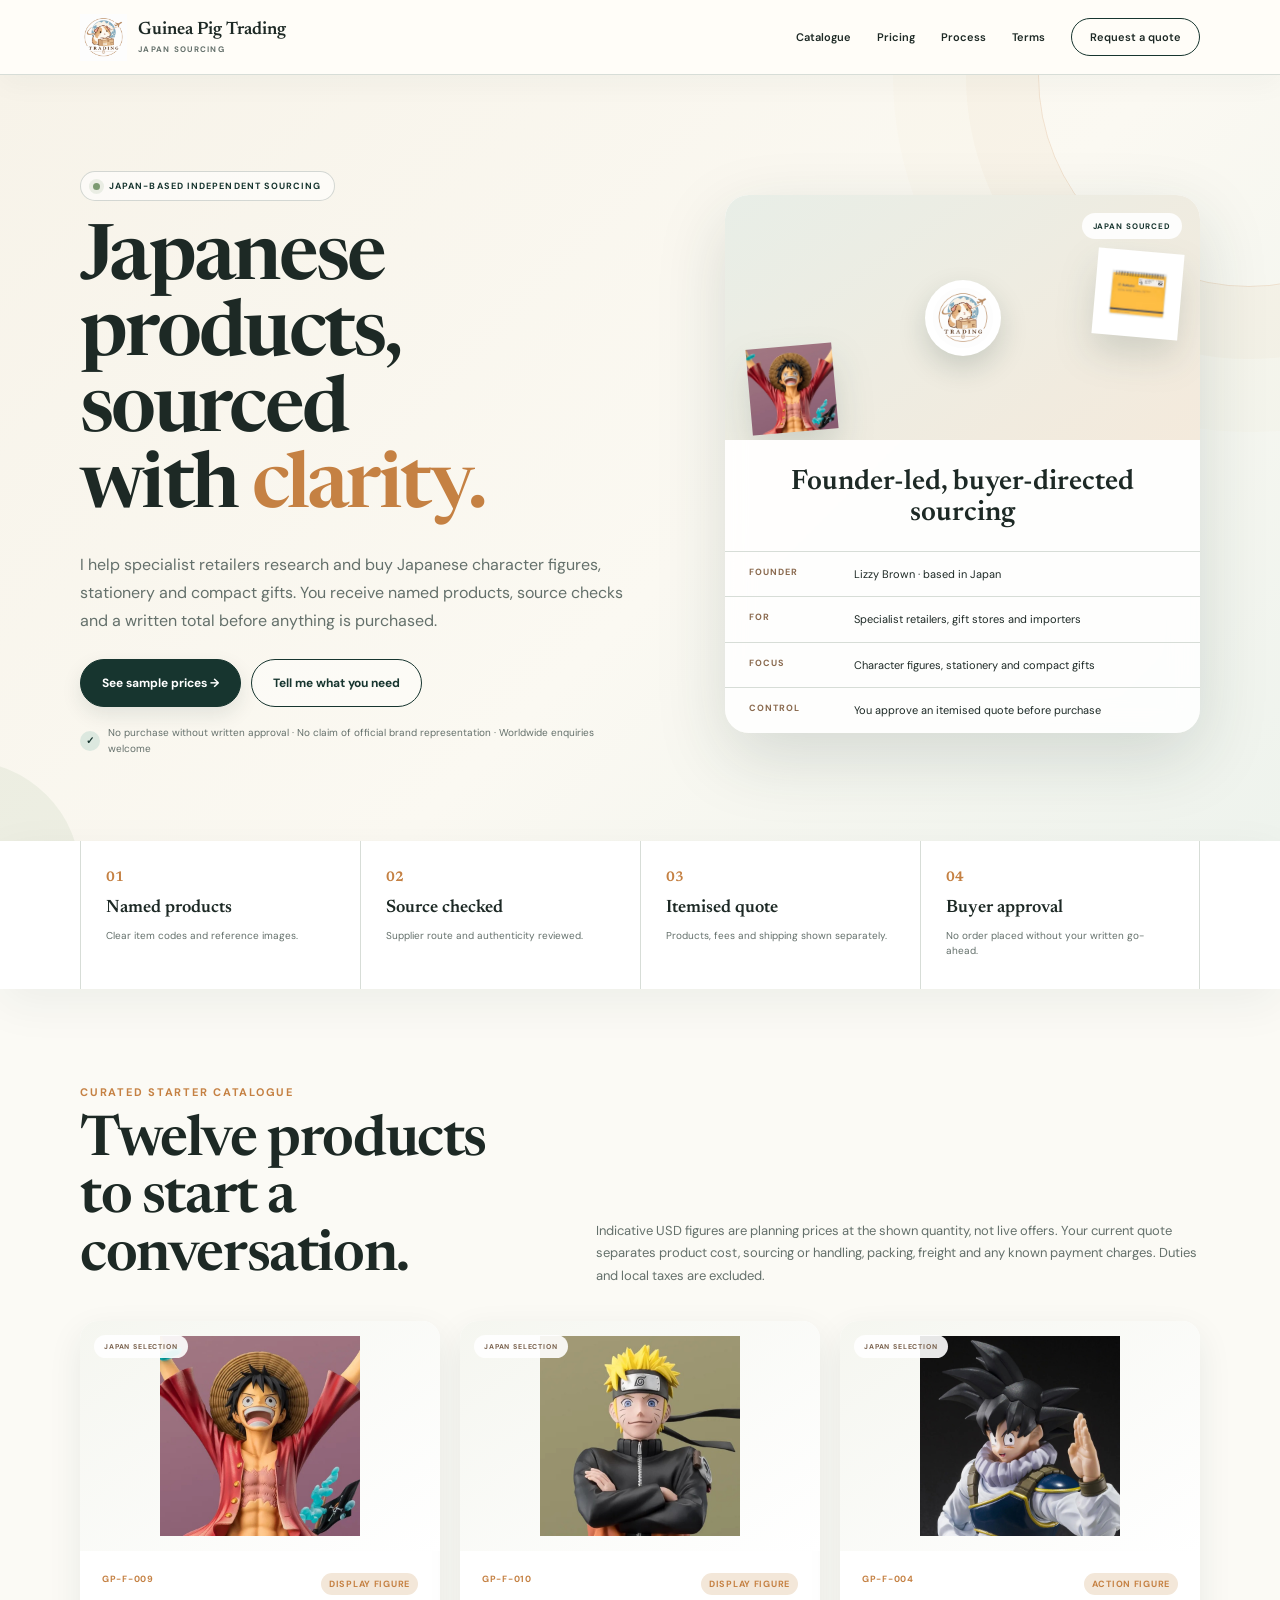
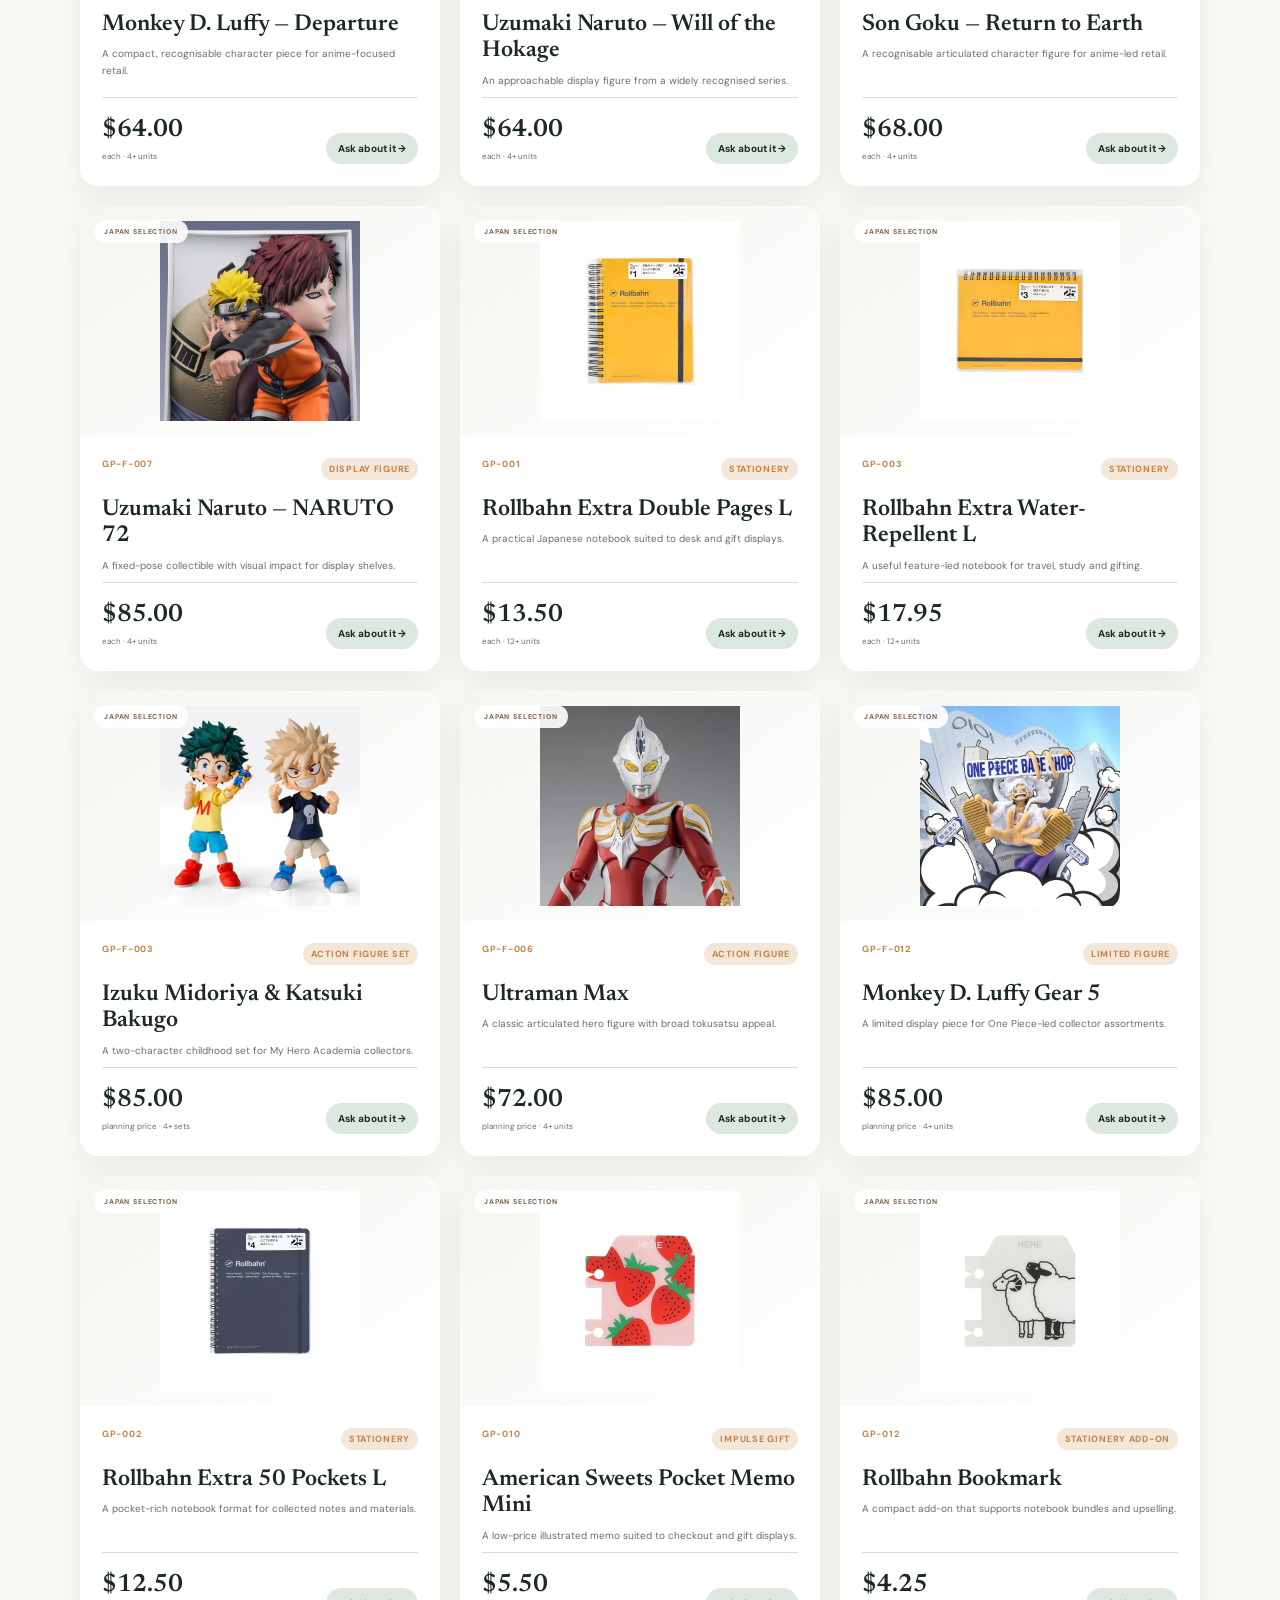
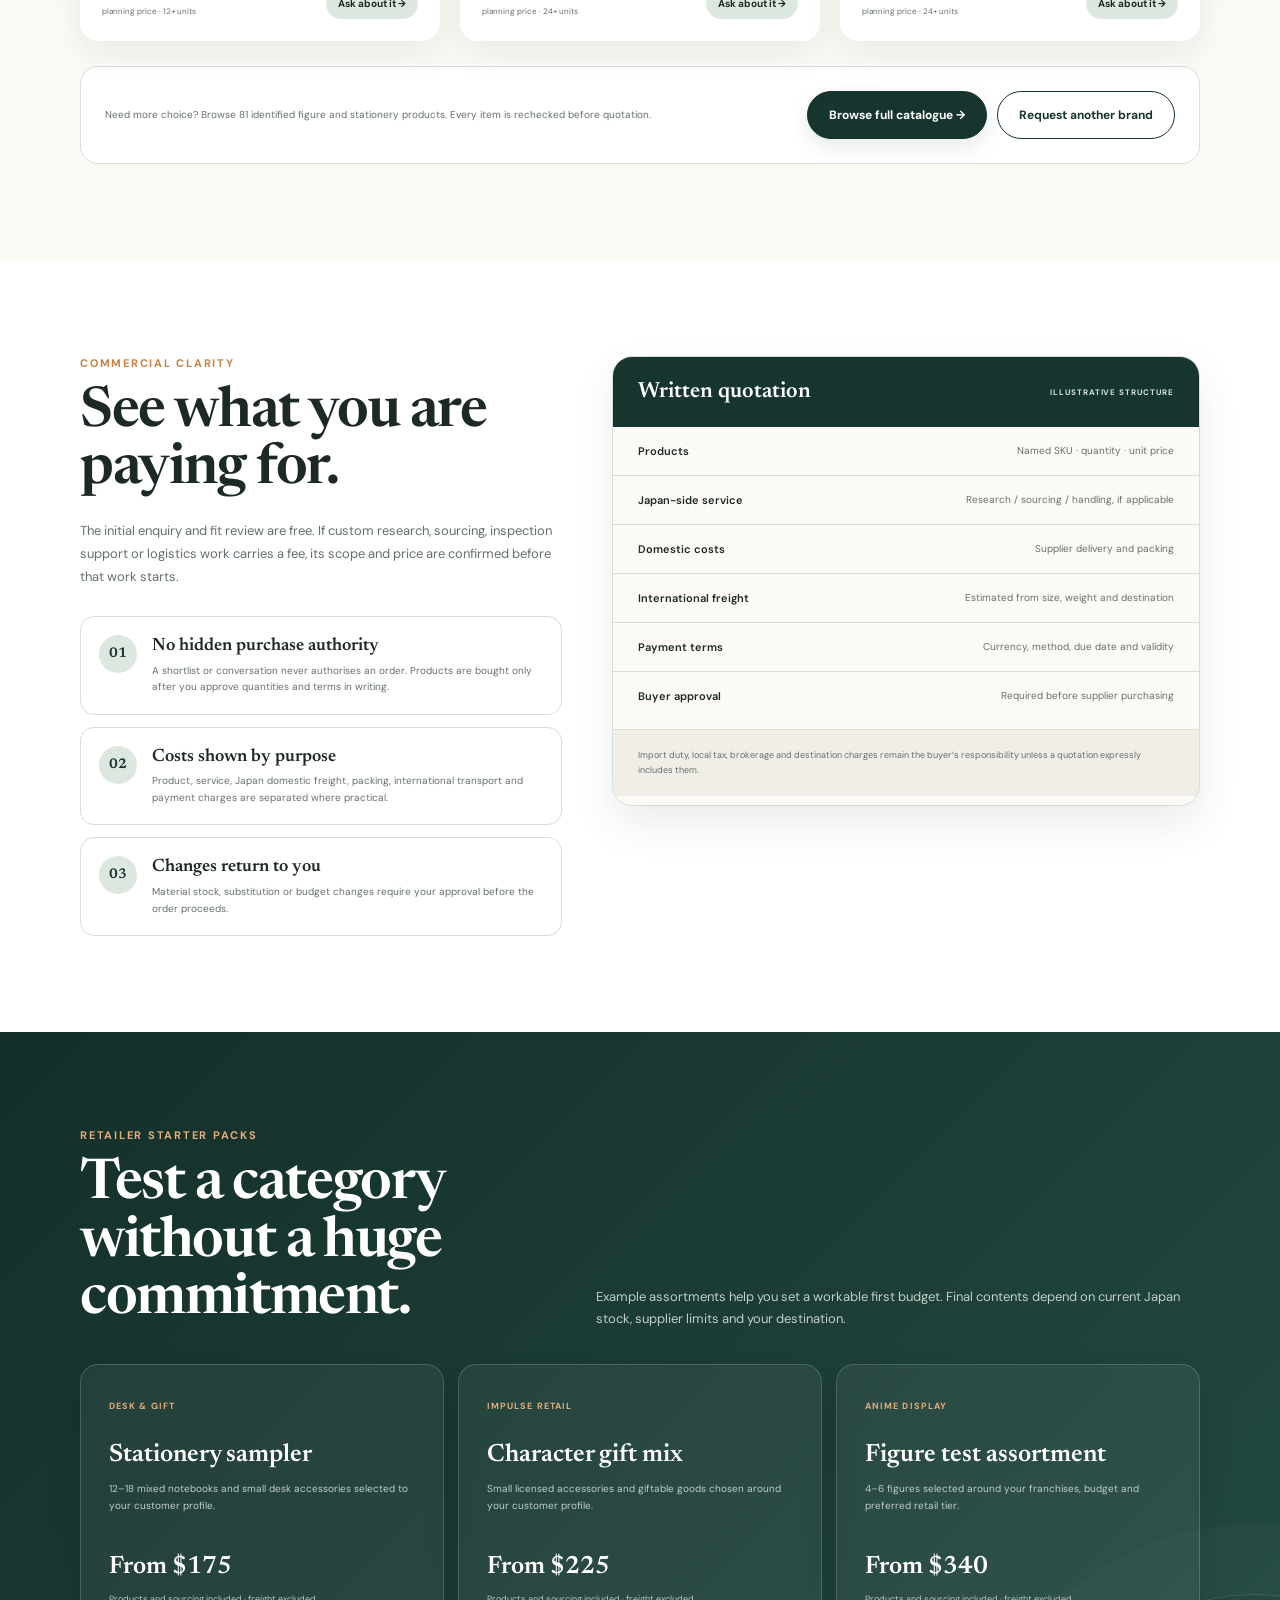
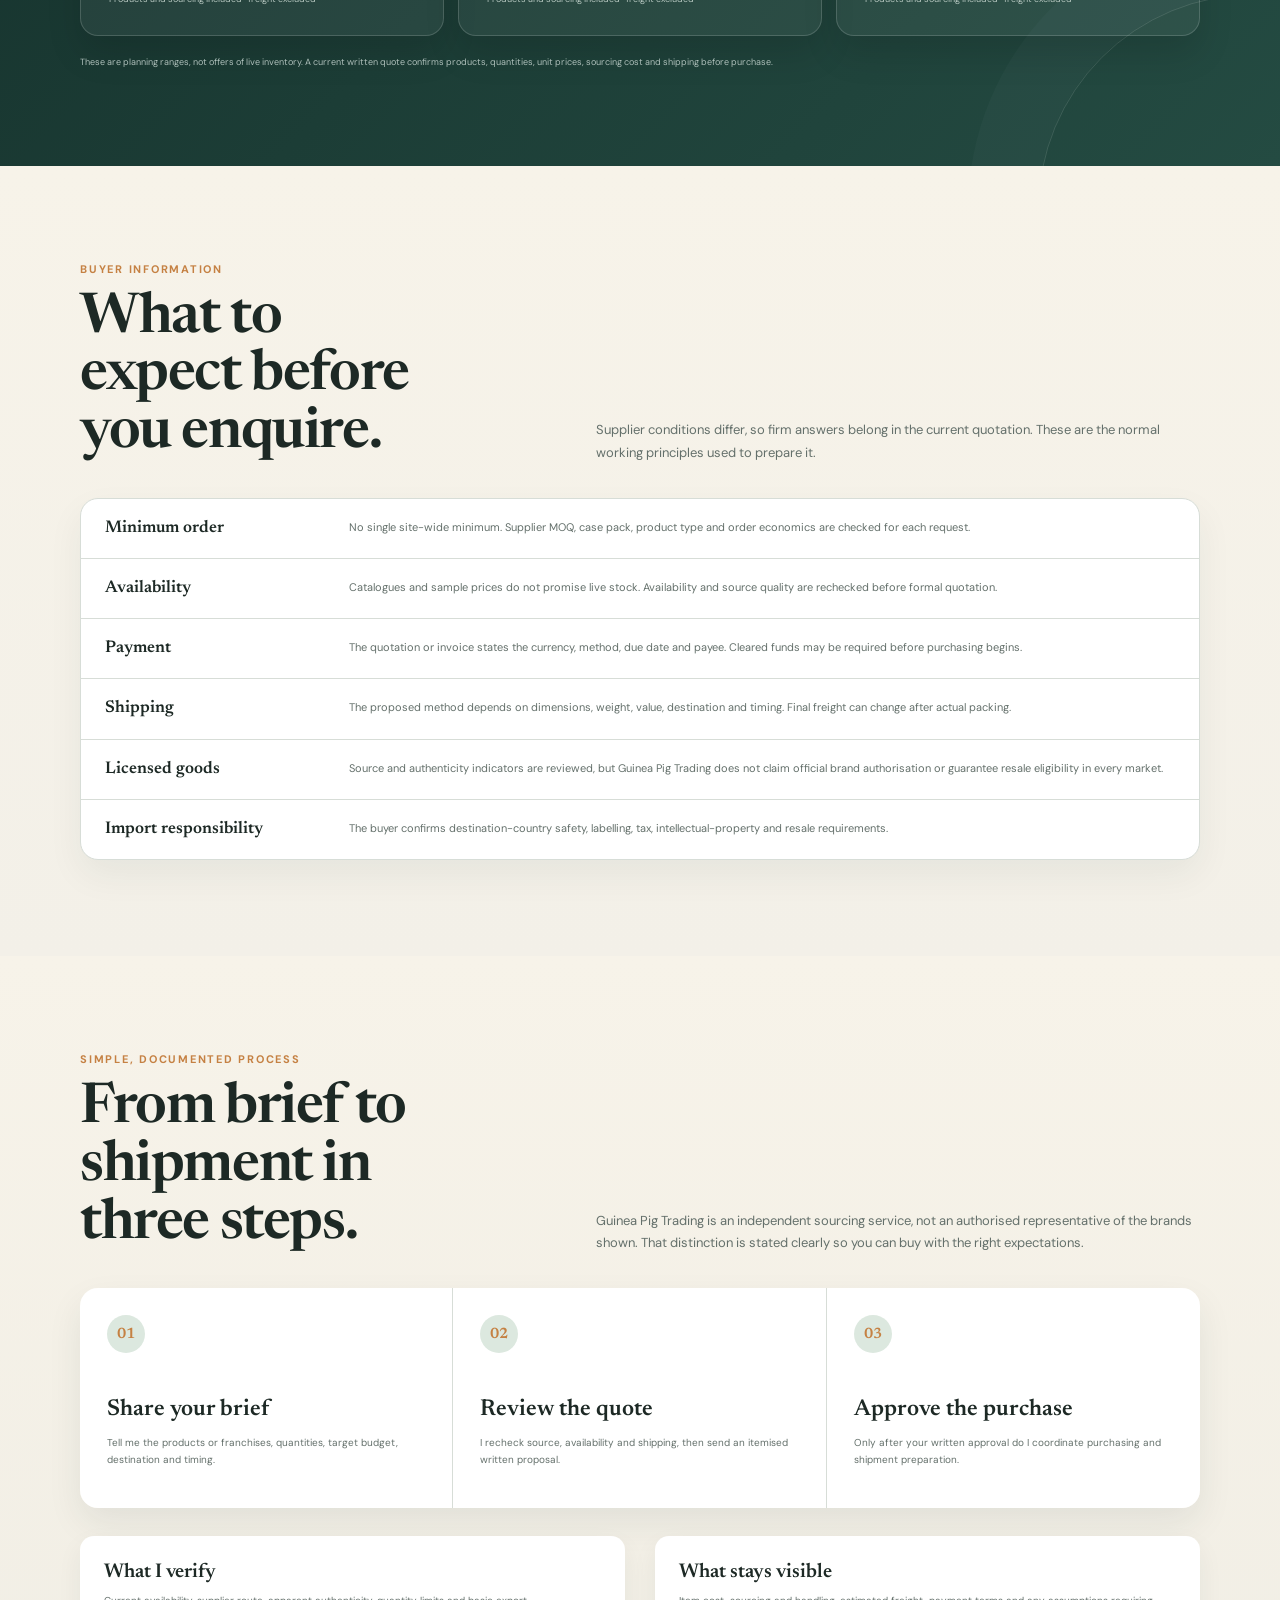
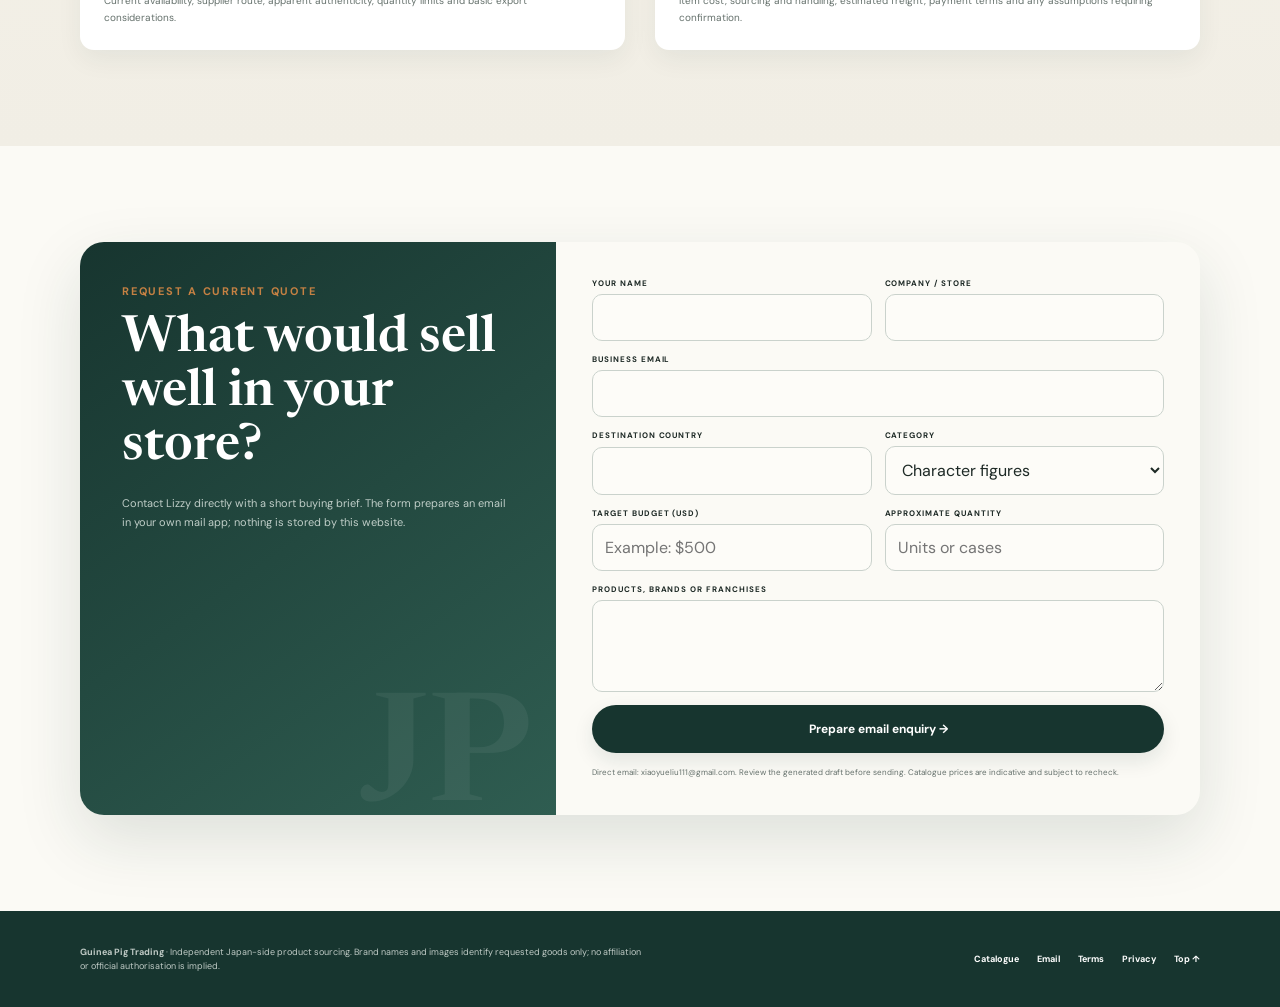
==== commit 23da76c1: "Expand official stationery catalogue" ====
--- a/index.html
+++ b/index.html
@@ -1705,7 +1705,7 @@
           </div>
           <div class="catalog-actions">
             <p>
-              Need more choice? Browse 41 identified figure and stationery
+              Need more choice? Browse 81 identified figure and stationery
               products. Every item is rechecked before quotation.
             </p>
             <div>
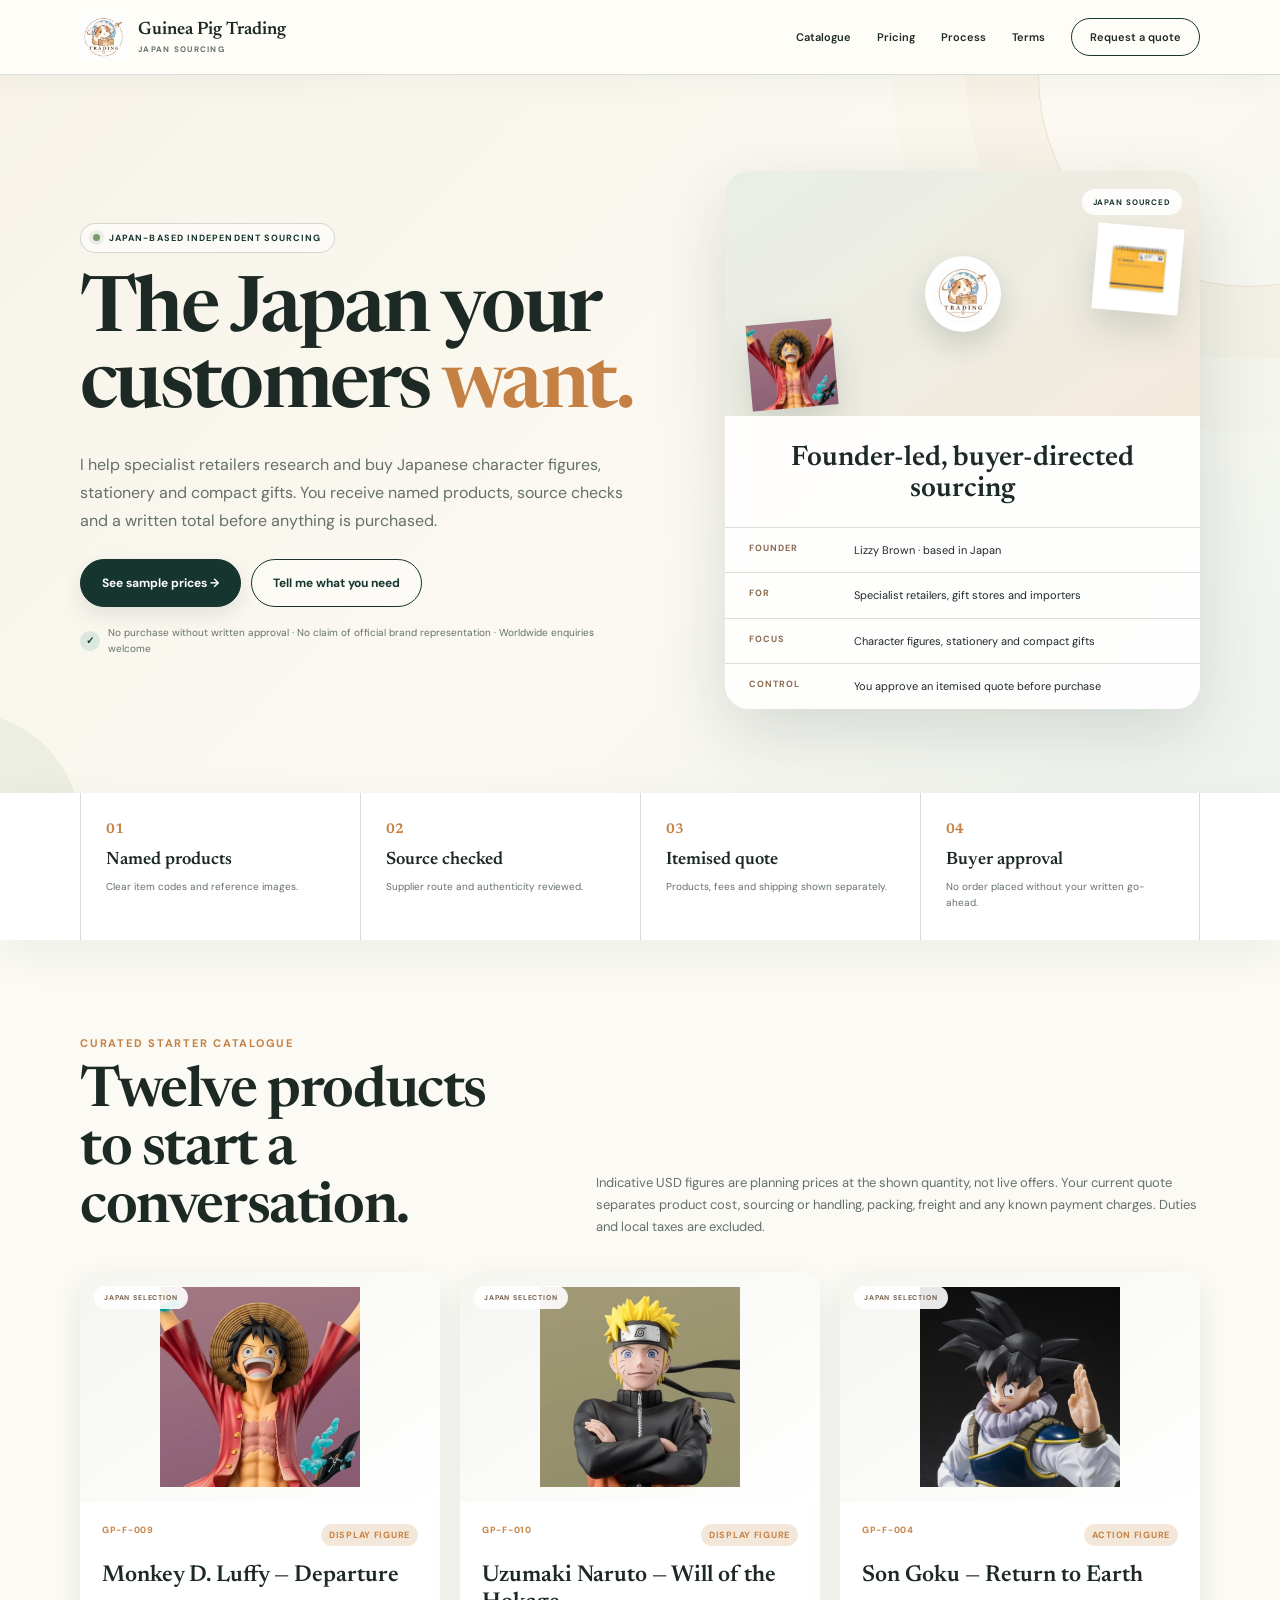
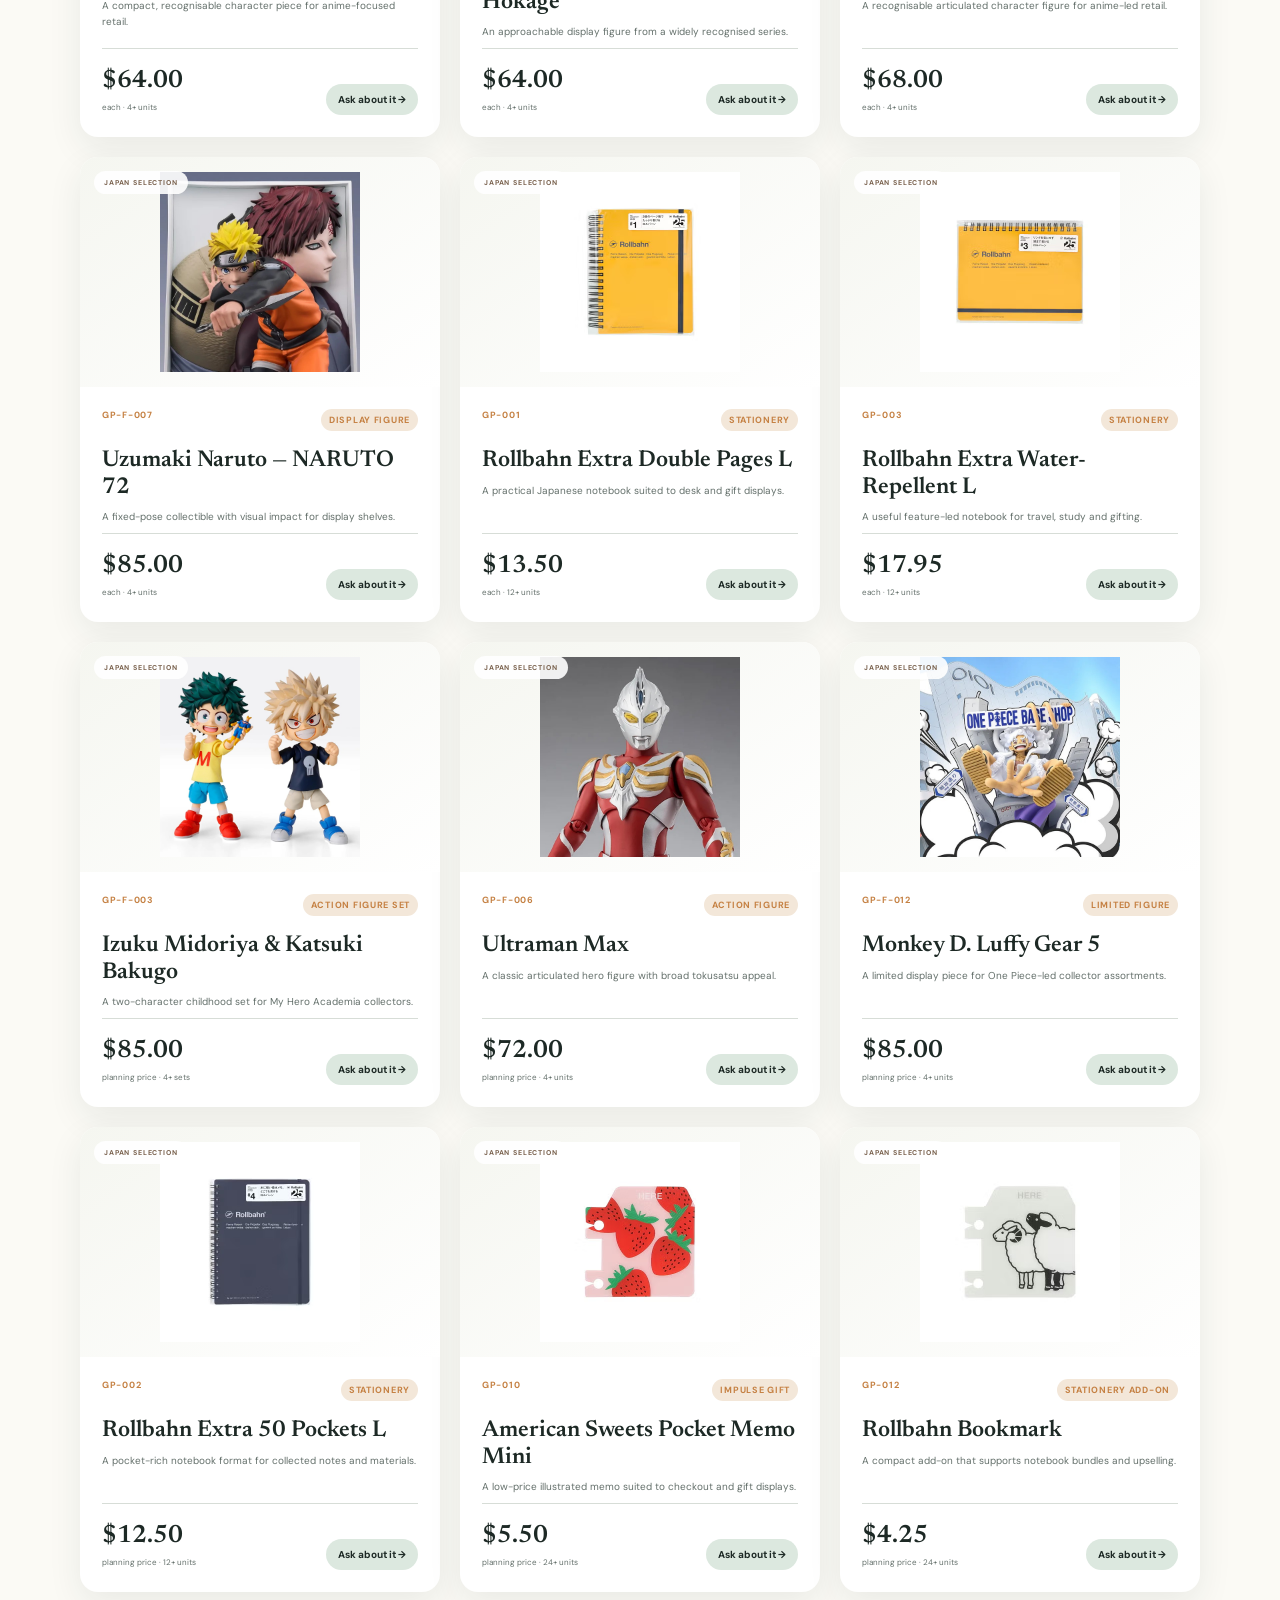
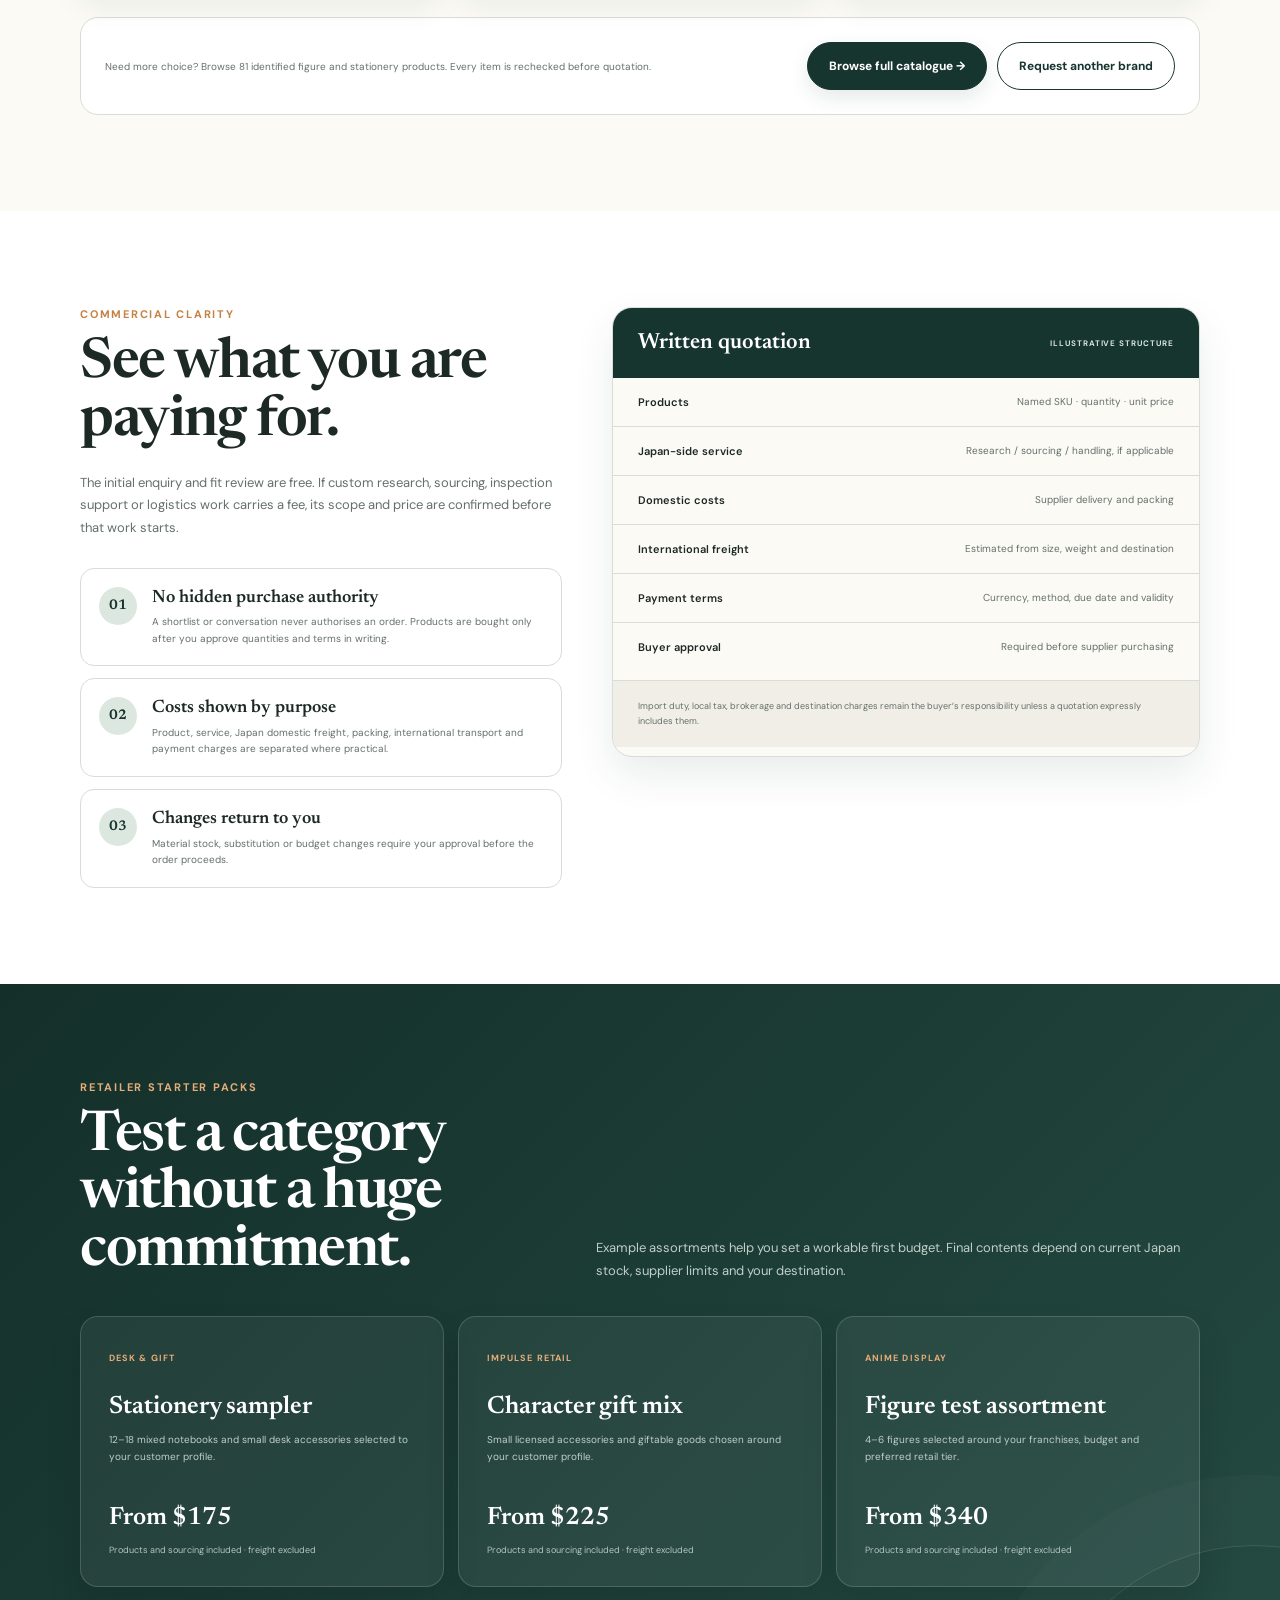
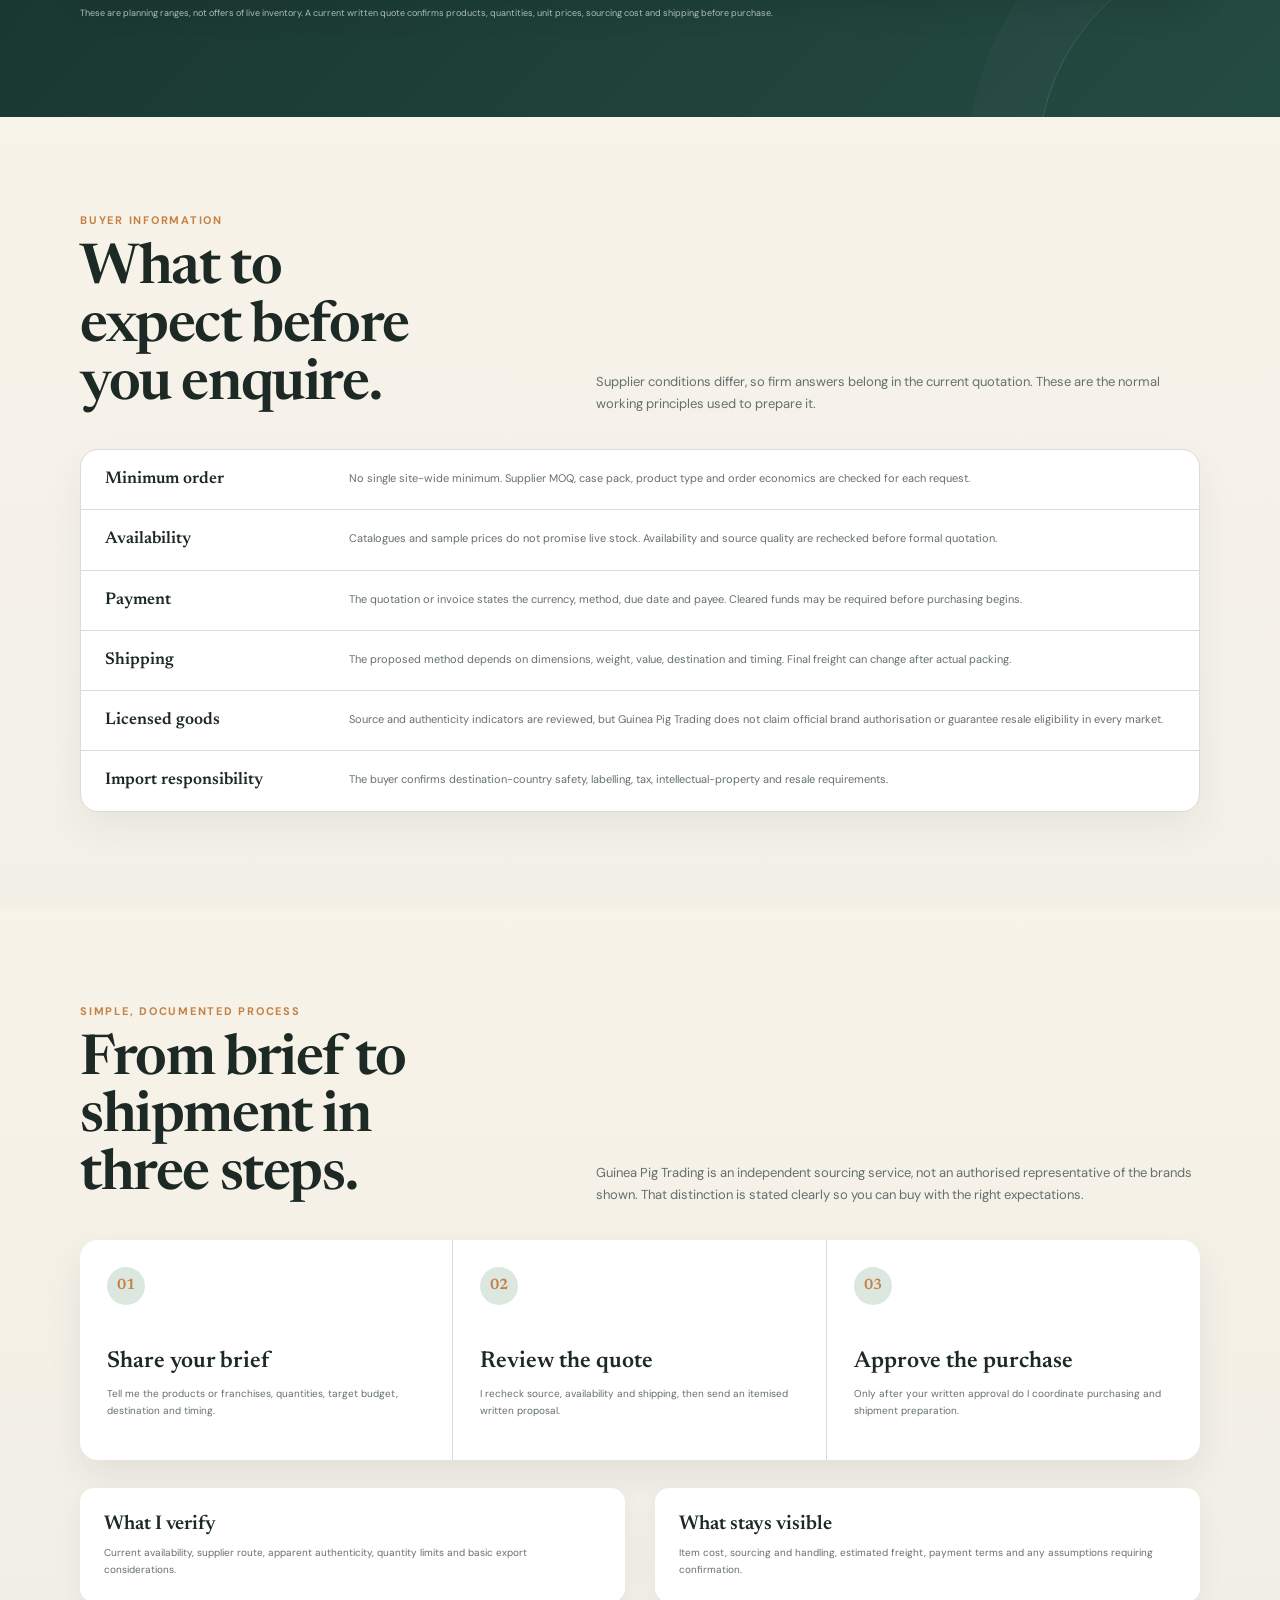
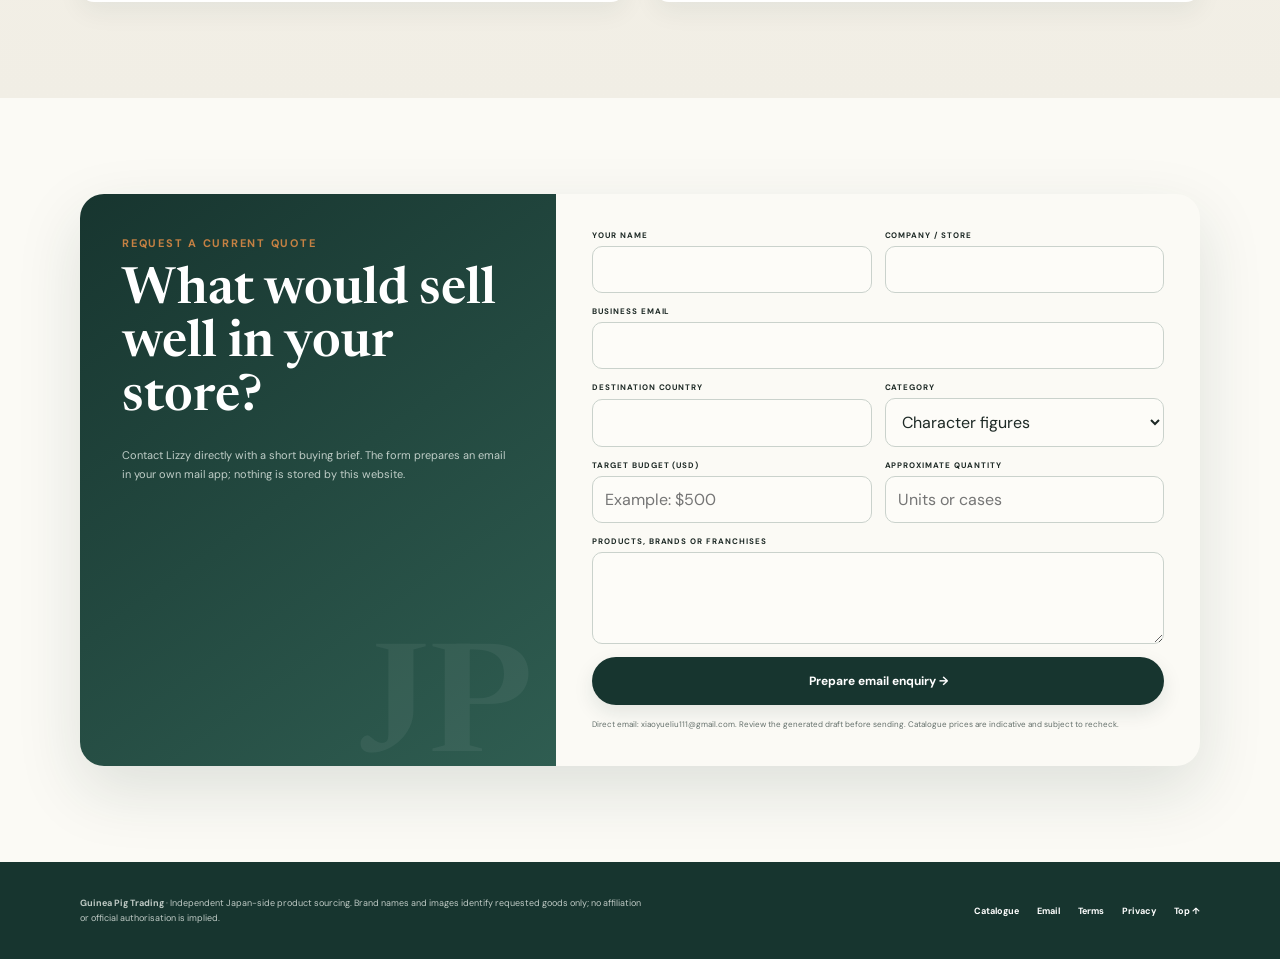
==== commit 8f37f2a0: "Adopt new brand catchphrase" ====
--- a/index.html
+++ b/index.html
@@ -3,10 +3,10 @@
   <head>
     <meta charset="utf-8" />
     <meta name="viewport" content="width=device-width, initial-scale=1" />
-    <title>Guinea Pig Trading | Japan Product Sourcing</title>
+    <title>Guinea Pig Trading | The Japan Your Customers Want</title>
     <meta
       name="description"
-      content="Independent Japan-side sourcing for specialist retailers. Browse a priced starter catalogue and request a current, itemised quote before purchasing."
+      content="The Japan your customers want. Independent Japan-side sourcing for specialist retailers, with named products and an itemised quote before purchasing."
     />
     <meta name="theme-color" content="#17352f" />
     <link rel="icon" href="assets/guinea-pig-trading-logo.png" />
@@ -1279,7 +1279,7 @@
         <div class="wrap hero-grid">
           <div>
             <p class="site-note">Japan-based independent sourcing</p>
-            <h1>Japanese products, sourced with <em>clarity.</em></h1>
+            <h1>The Japan your customers <em>want.</em></h1>
             <p class="lead">
               I help specialist retailers research and buy Japanese character
               figures, stationery and compact gifts. You receive named products,
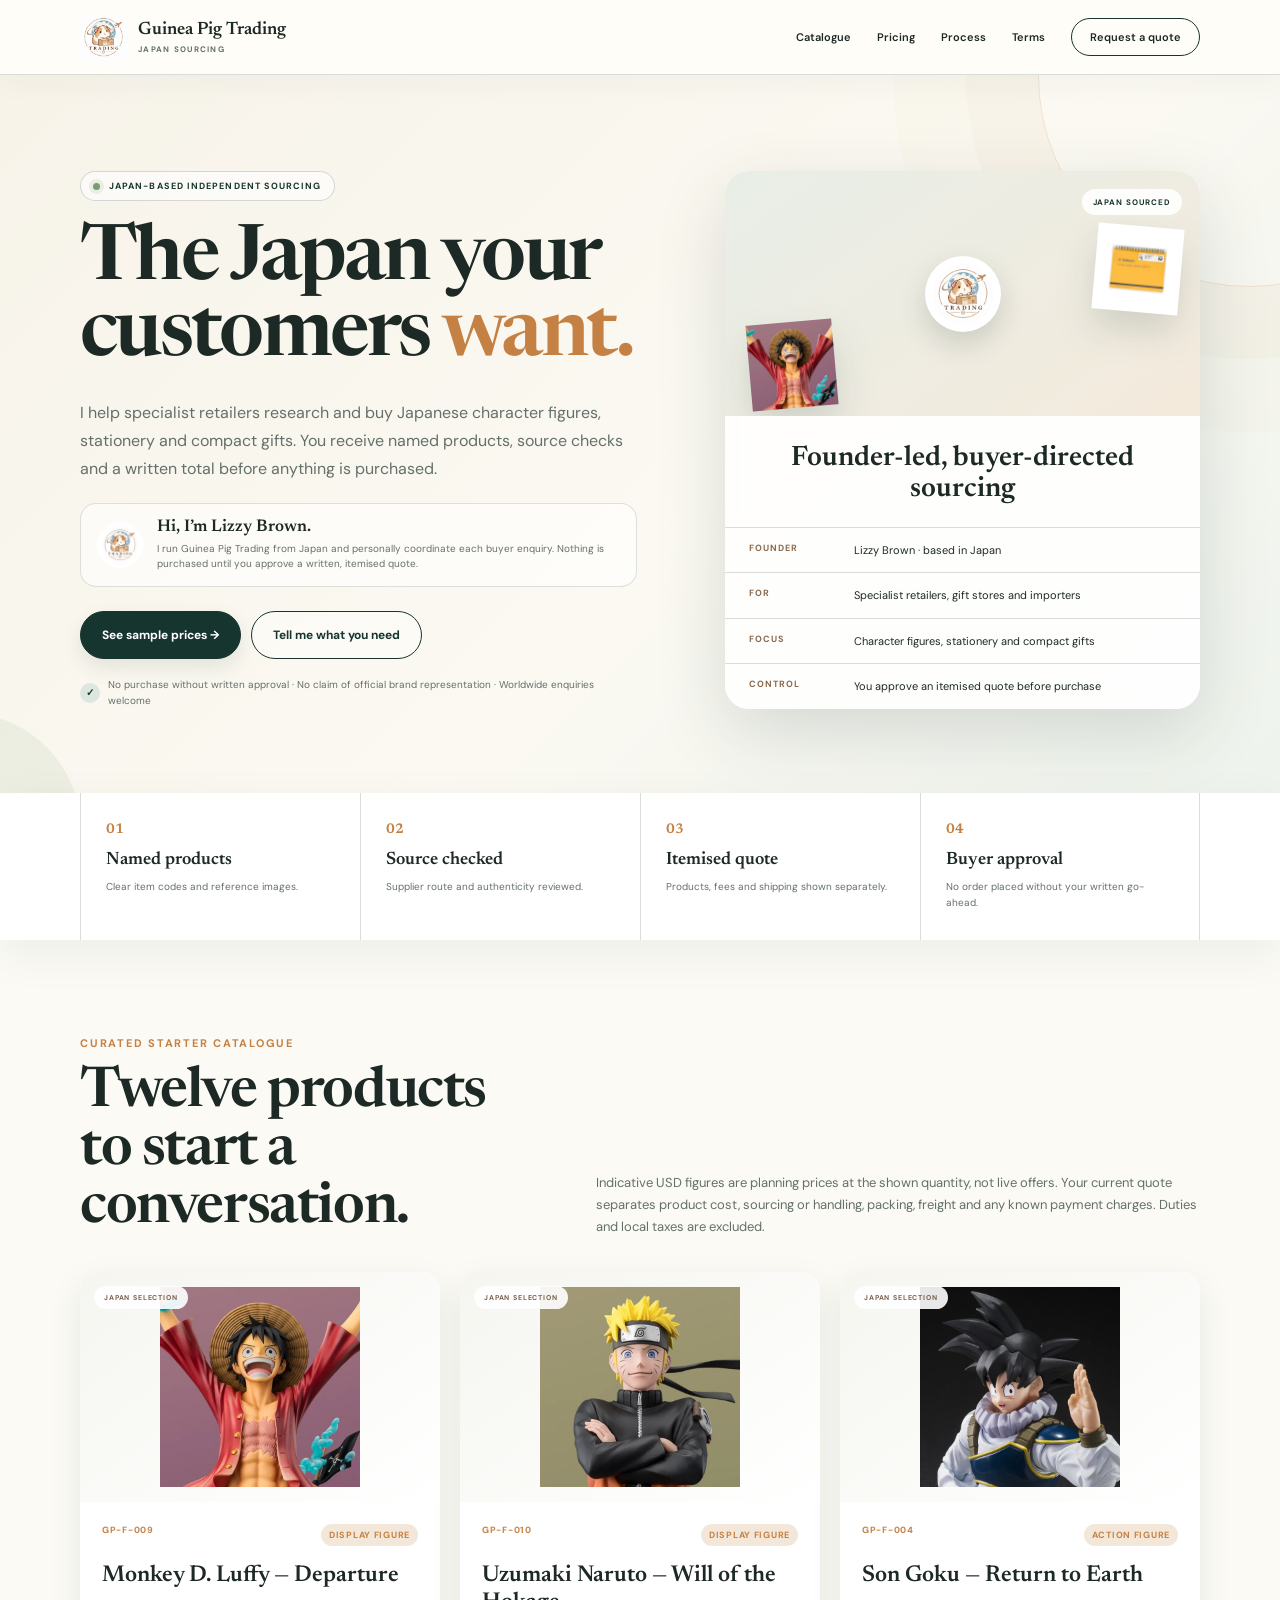
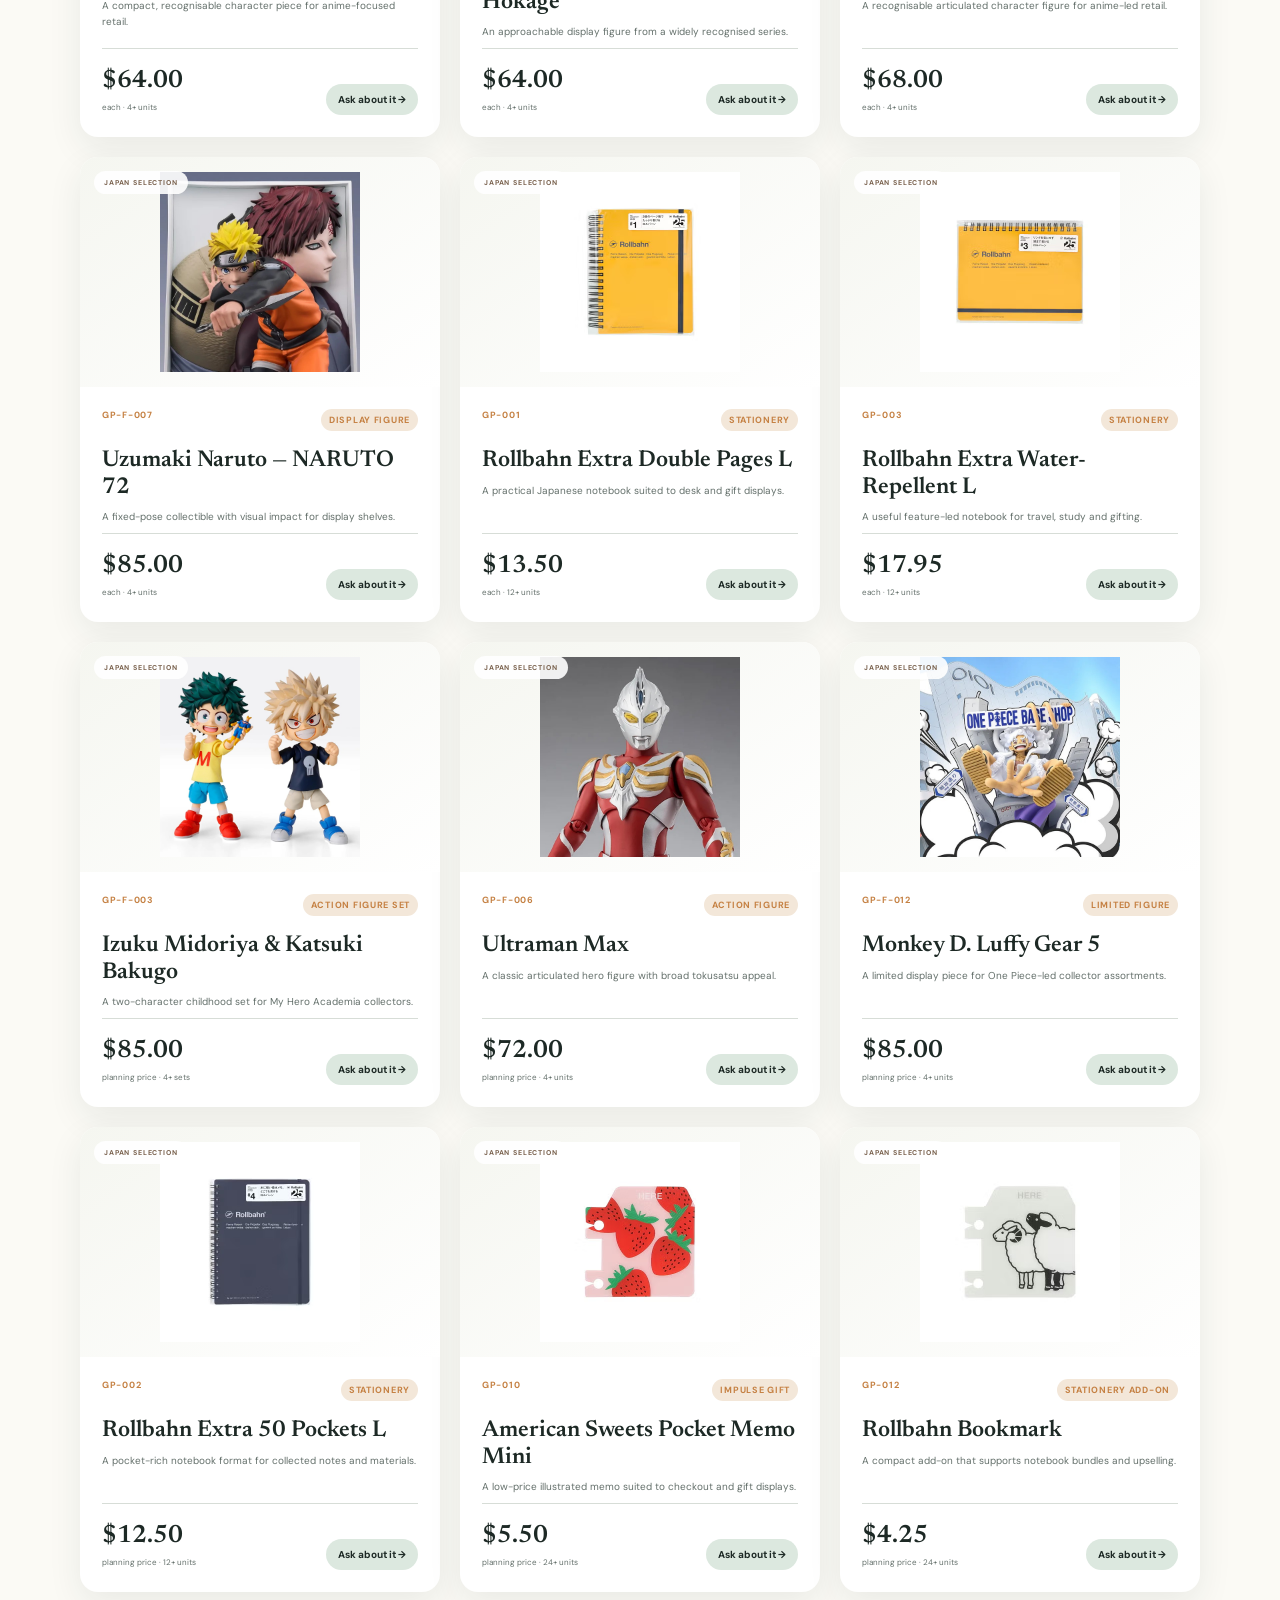
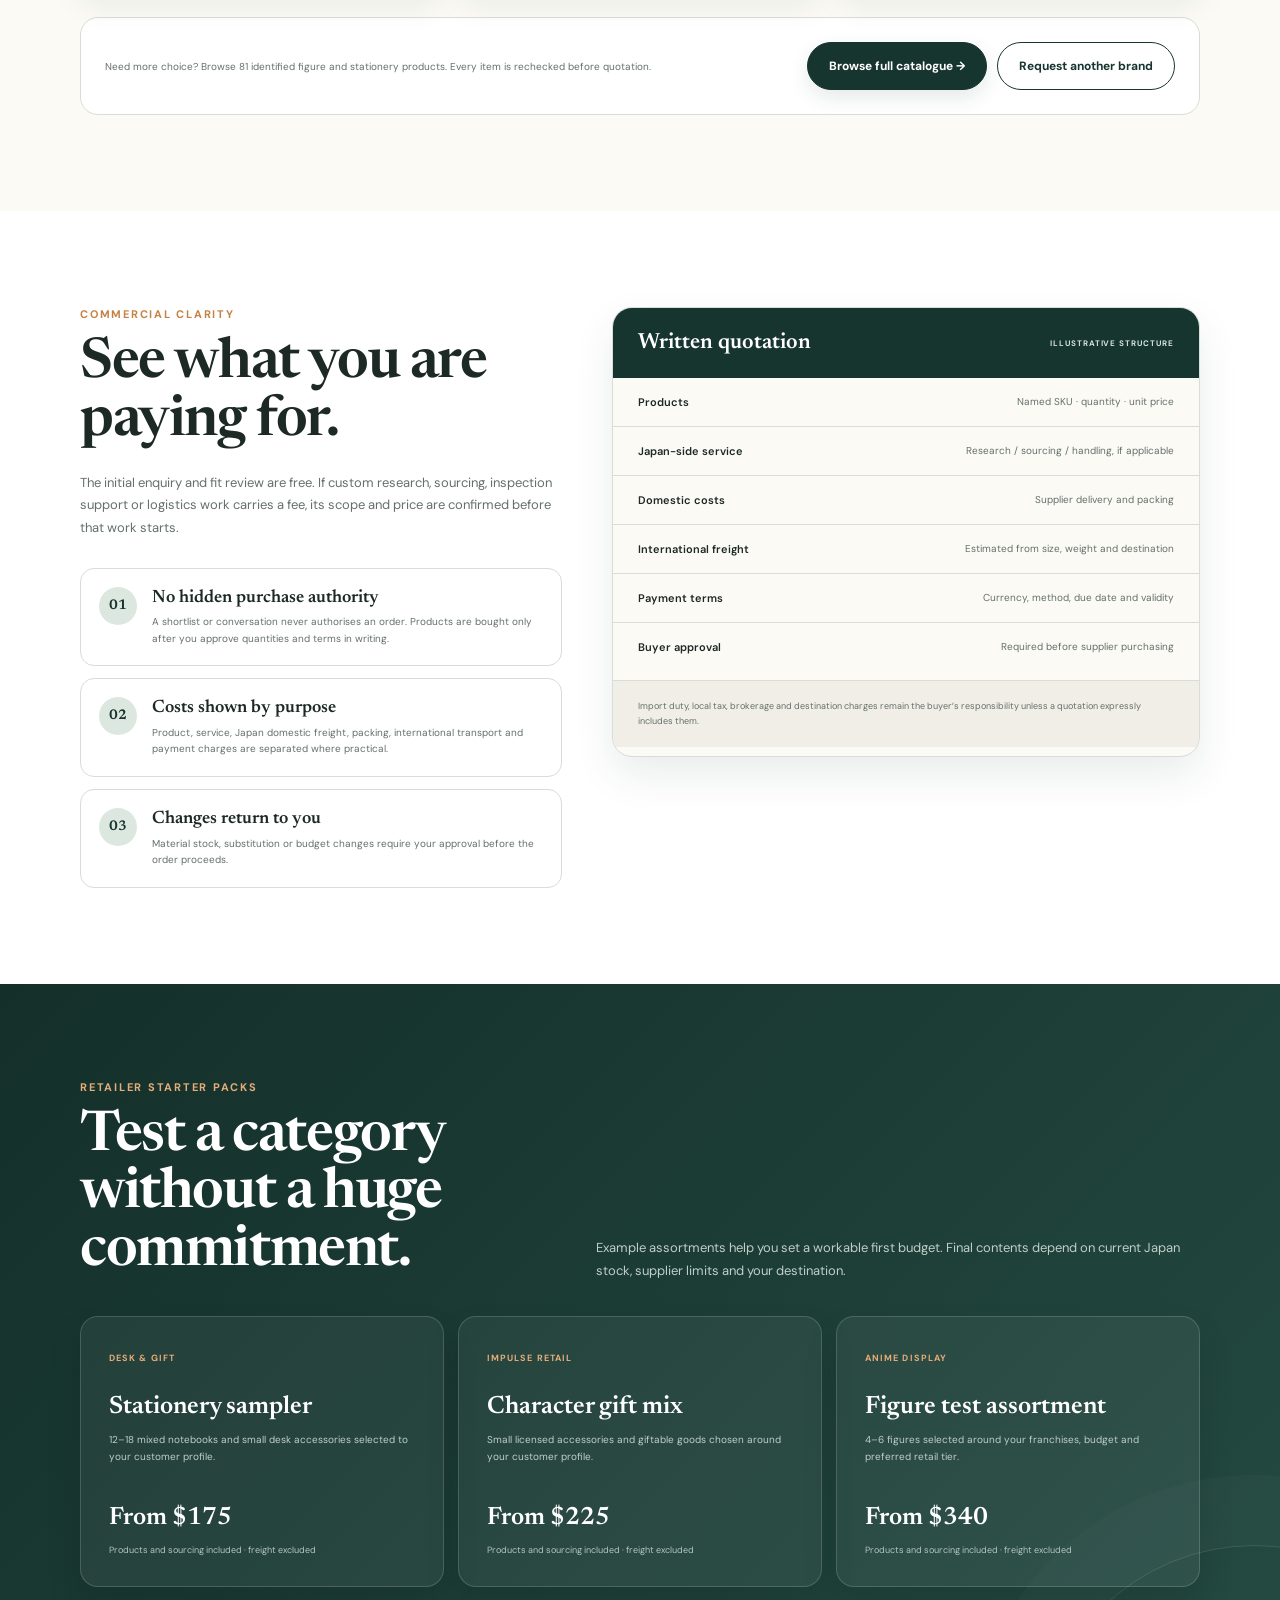
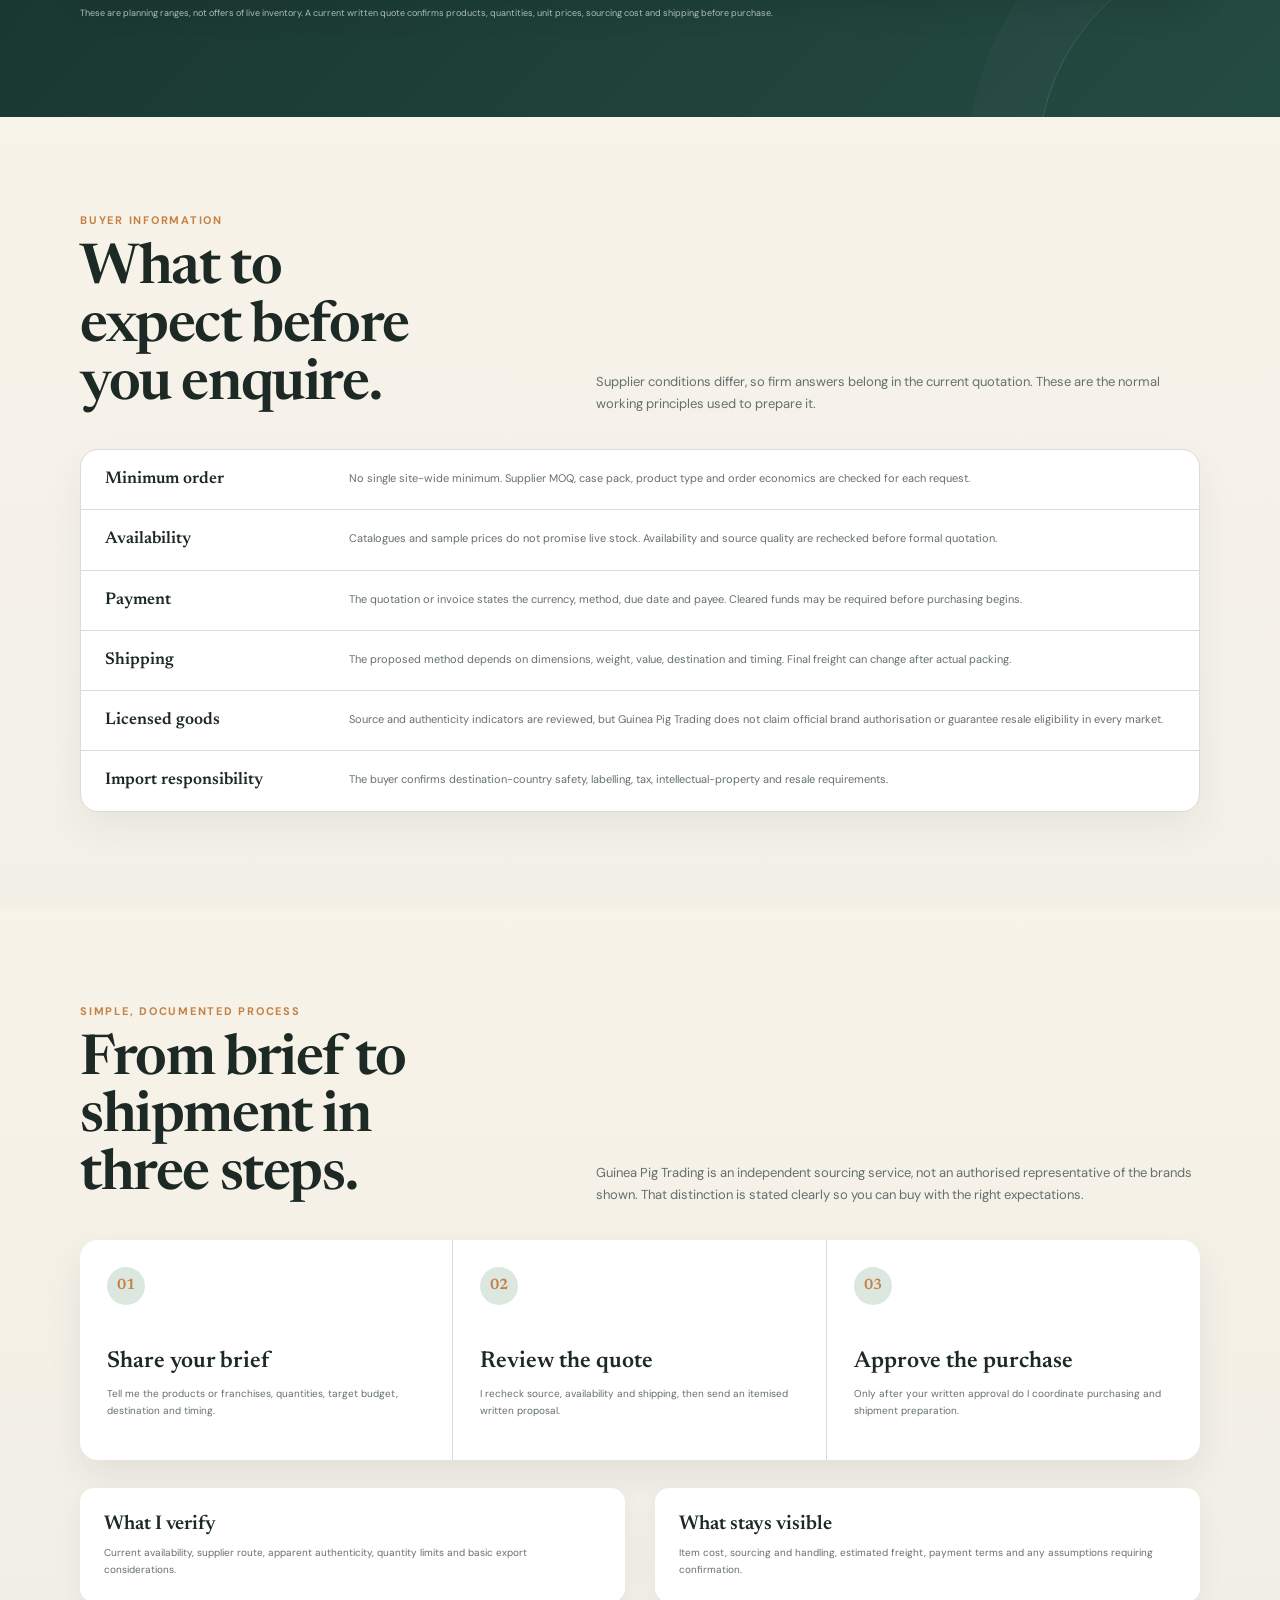
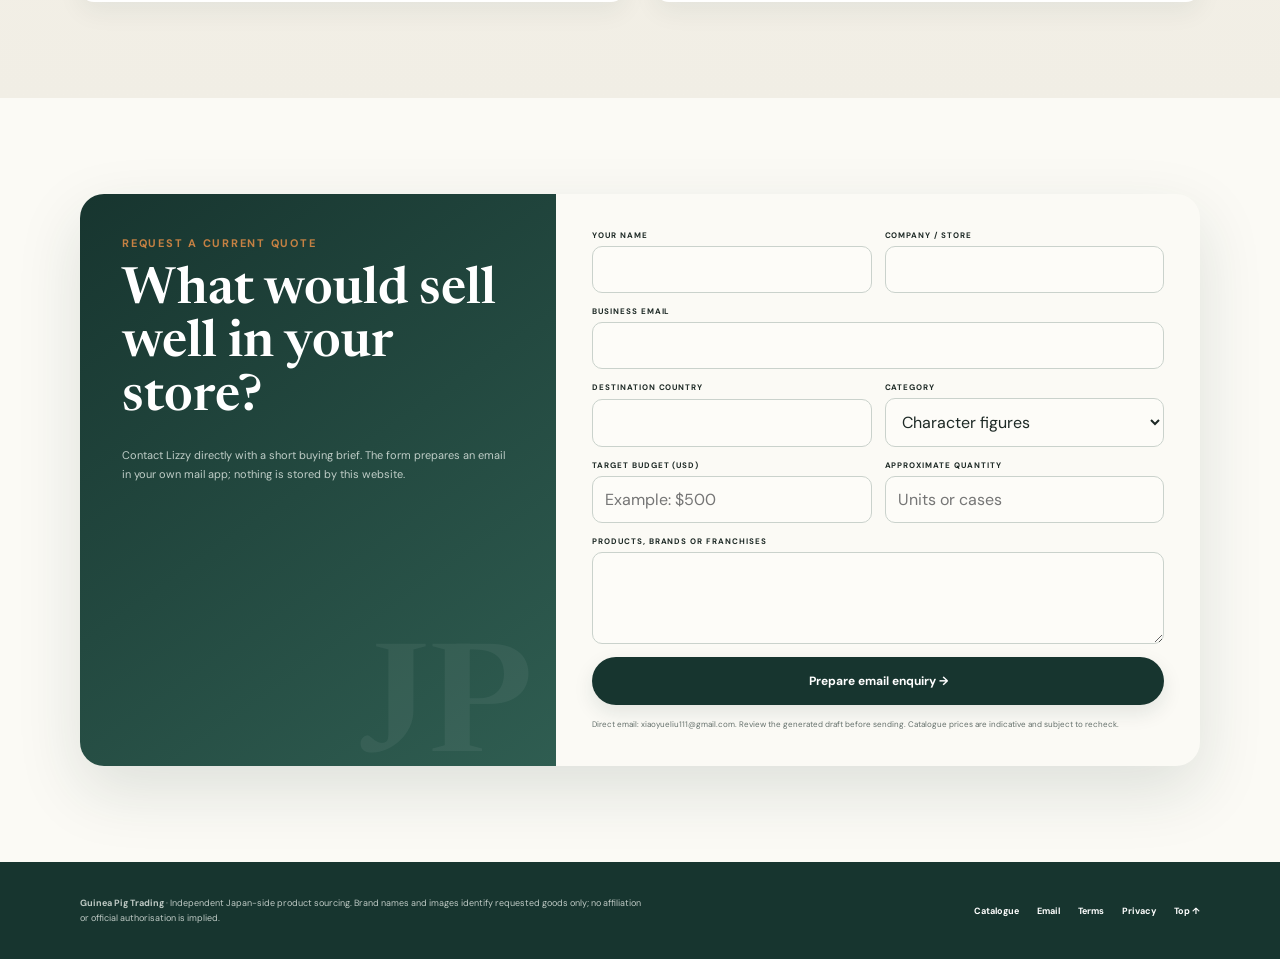
==== commit 6fc15e3d: "Add founder introduction near page opening" ====
--- a/index.html
+++ b/index.html
@@ -755,6 +755,37 @@
       }
       .lead {
         max-width: 610px;
+      }
+      .founder-intro {
+        display: grid;
+        grid-template-columns: 46px 1fr;
+        gap: 14px;
+        align-items: center;
+        max-width: 610px;
+        margin: -4px 0 24px;
+        padding: 14px 16px;
+        border: 1px solid rgba(23, 53, 47, 0.14);
+        border-radius: 16px;
+        background: rgba(255, 255, 255, 0.58);
+      }
+      .founder-intro img {
+        width: 46px;
+        height: 46px;
+        padding: 4px;
+        border-radius: 50%;
+        background: #fff;
+        object-fit: contain;
+      }
+      .founder-intro strong {
+        display: block;
+        margin-bottom: 3px;
+        font: 600 17px/1.15 var(--serif);
+      }
+      .founder-intro p {
+        margin: 0;
+        color: #65716c;
+        font-size: 10px;
+        line-height: 1.55;
       }
       .micro {
         display: flex;
@@ -1285,6 +1316,20 @@
               figures, stationery and compact gifts. You receive named products,
               source checks and a written total before anything is purchased.
             </p>
+            <div class="founder-intro">
+              <img
+                src="assets/guinea-pig-trading-logo.png"
+                alt="Guinea Pig Trading"
+              />
+              <div>
+                <strong>Hi, I’m Lizzy Brown.</strong>
+                <p>
+                  I run Guinea Pig Trading from Japan and personally coordinate
+                  each buyer enquiry. Nothing is purchased until you approve a
+                  written, itemised quote.
+                </p>
+              </div>
+            </div>
             <div class="hero-actions">
               <a class="button" href="#catalogue">See sample prices →</a
               ><a class="button outline" href="#contact"
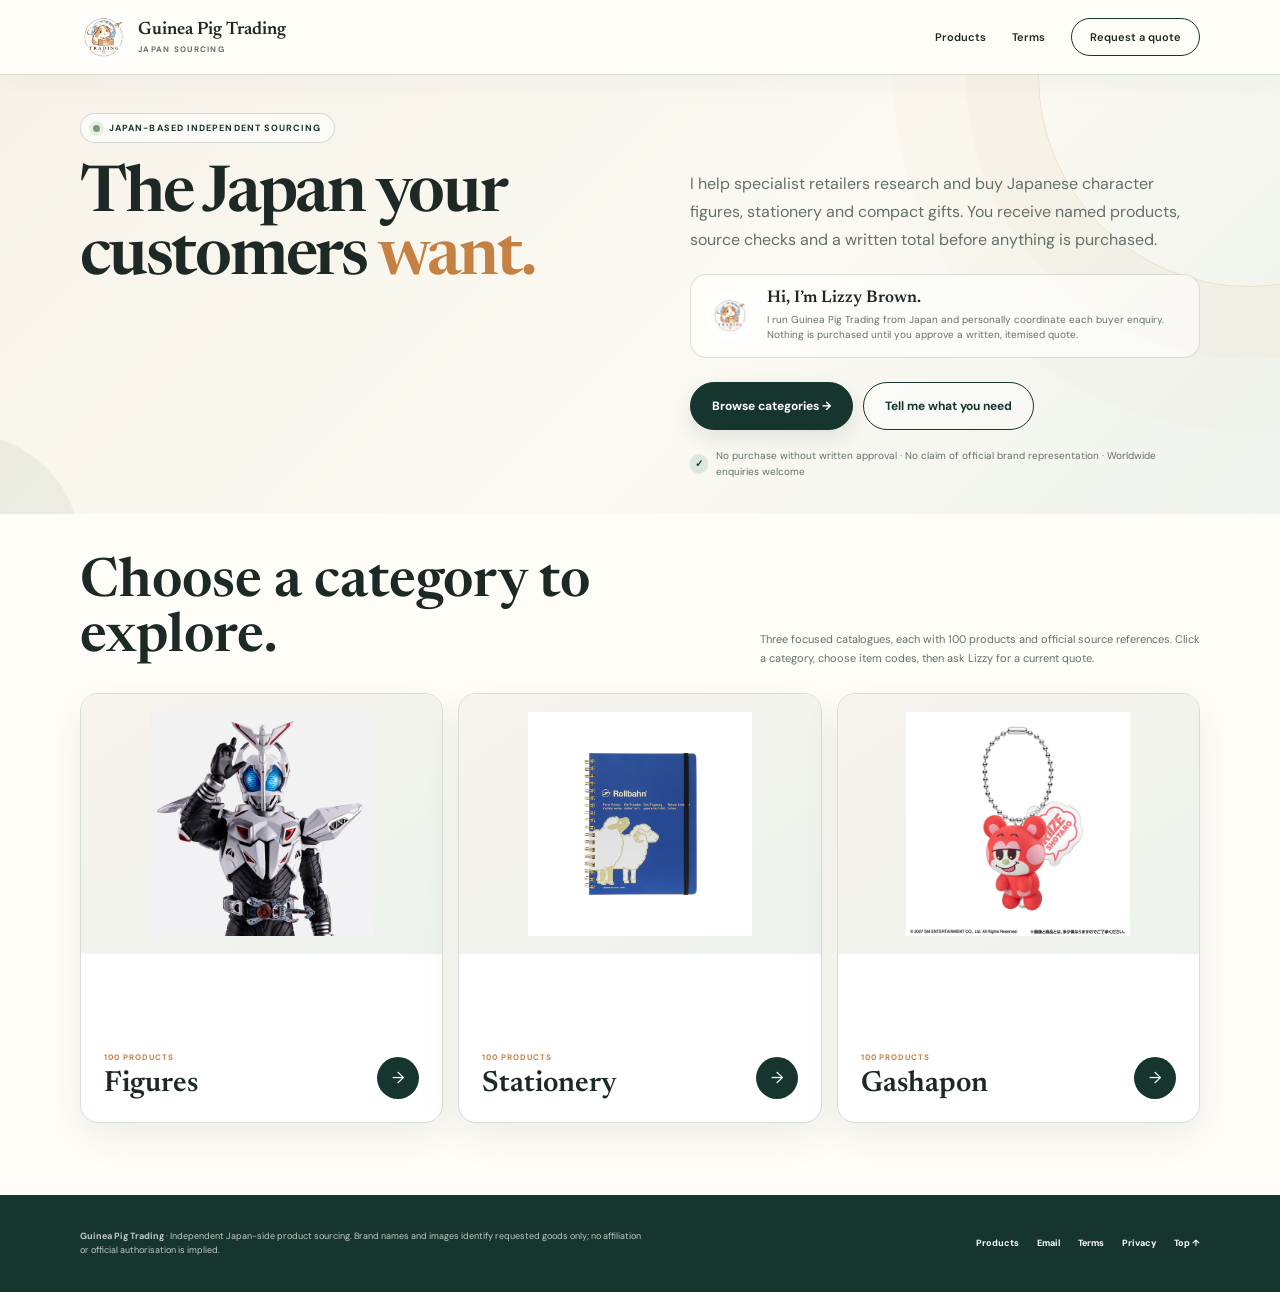
==== commit 5a00e413: "Create three 100-product category catalogues" ====
--- a/index.html
+++ b/index.html
@@ -1271,6 +1271,171 @@
           padding: 16px 19px;
         }
       }
+      main > section:not(.hero):not(.category-gateway),
+      main > .strip {
+        display: none;
+      }
+      .hero {
+        padding: 38px 0 34px;
+      }
+      .hero-grid {
+        display: block;
+        max-width: 1120px;
+        margin-inline: auto;
+      }
+      .hero-grid > div:first-child {
+        display: grid;
+        grid-template-columns: 1.04fr 0.96fr;
+        column-gap: 58px;
+        align-items: start;
+      }
+      .hero-grid .site-note,
+      .hero-grid h1 {
+        grid-column: 1;
+      }
+      .hero-grid .site-note {
+        grid-row: 1;
+        justify-self: start;
+      }
+      .hero-grid h1 {
+        grid-row: 2 / span 5;
+      }
+      .hero-grid .lead {
+        grid-column: 2;
+        grid-row: 2;
+        margin-top: 5px;
+      }
+      .hero-grid .founder-intro {
+        grid-column: 2;
+        grid-row: 3;
+      }
+      .hero-grid .hero-actions {
+        grid-column: 2;
+        grid-row: 4;
+      }
+      .hero-grid .micro {
+        grid-column: 2;
+        grid-row: 5;
+      }
+      .trust-card {
+        display: none;
+      }
+      .hero h1 {
+        max-width: 780px;
+        font-size: clamp(50px, 5vw, 70px);
+      }
+      .category-gateway {
+        display: block;
+        padding: 42px 0 72px;
+        background: #fffdf8;
+      }
+      .gateway-head {
+        display: flex;
+        align-items: end;
+        justify-content: space-between;
+        gap: 30px;
+        margin-bottom: 26px;
+      }
+      .gateway-head h2 {
+        max-width: 650px;
+        margin: 0;
+        font: 600 clamp(35px, 4.5vw, 54px) / 1.03 var(--serif);
+      }
+      .gateway-head p {
+        max-width: 440px;
+        margin: 0;
+        color: var(--muted);
+        font-size: 11px;
+        line-height: 1.65;
+      }
+      .gateway-grid {
+        display: grid;
+        grid-template-columns: repeat(3, 1fr);
+        gap: 15px;
+      }
+      .gateway-card {
+        position: relative;
+        display: flex;
+        min-height: 430px;
+        flex-direction: column;
+        overflow: hidden;
+        border: 1px solid var(--line);
+        border-radius: 18px;
+        background: #fff;
+        box-shadow: 0 14px 36px rgba(23, 53, 47, 0.08);
+        transition: 0.2s ease;
+      }
+      .gateway-card:hover {
+        transform: translateY(-5px);
+        box-shadow: 0 22px 45px rgba(23, 53, 47, 0.14);
+      }
+      .gateway-image {
+        height: 260px;
+        padding: 18px;
+        background: linear-gradient(145deg, #f7f4ec, #edf2ed);
+      }
+      .gateway-image img {
+        width: 100%;
+        height: 100%;
+        object-fit: contain;
+      }
+      .gateway-copy {
+        display: flex;
+        flex: 1;
+        align-items: end;
+        justify-content: space-between;
+        gap: 18px;
+        padding: 23px;
+      }
+      .gateway-copy small {
+        display: block;
+        margin-bottom: 8px;
+        color: var(--gold);
+        font-size: 8px;
+        font-weight: 700;
+        letter-spacing: 0.12em;
+        text-transform: uppercase;
+      }
+      .gateway-copy h3 {
+        margin: 0;
+        font: 600 29px/1 var(--serif);
+      }
+      .gateway-arrow {
+        display: grid;
+        width: 42px;
+        height: 42px;
+        flex: 0 0 auto;
+        place-items: center;
+        border-radius: 50%;
+        background: var(--forest);
+        color: #fff;
+      }
+      @media (max-width: 800px) {
+        .hero-grid > div:first-child {
+          display: block;
+        }
+        .gateway-head {
+          align-items: flex-start;
+          flex-direction: column;
+        }
+        .gateway-grid {
+          grid-template-columns: 1fr;
+        }
+        .gateway-card {
+          min-height: 0;
+        }
+      }
+      @media (max-width: 620px) {
+        .hero {
+          padding: 46px 0 50px;
+        }
+        .category-gateway {
+          padding: 48px 0 60px;
+        }
+        .gateway-image {
+          height: 220px;
+        }
+      }
       @media (prefers-reduced-motion: reduce) {
         .button,
         .product,
@@ -1291,9 +1456,10 @@
           ></a
         >
         <nav class="nav" id="nav">
-          <a href="#catalogue">Catalogue</a><a href="#commercial">Pricing</a
-          ><a href="#process">Process</a><a href="terms.html">Terms</a
-          ><a class="nav-cta" href="#contact">Request a quote</a>
+          <a href="#categories">Products</a><a href="terms.html">Terms</a
+          ><a class="nav-cta" href="mailto:xiaoyueliu111@gmail.com"
+            >Request a quote</a
+          >
         </nav>
         <button
           class="menu"
@@ -1331,8 +1497,8 @@
               </div>
             </div>
             <div class="hero-actions">
-              <a class="button" href="#catalogue">See sample prices →</a
-              ><a class="button outline" href="#contact"
+              <a class="button" href="#categories">Browse categories →</a
+              ><a class="button outline" href="mailto:xiaoyueliu111@gmail.com"
                 >Tell me what you need</a
               >
             </div>
@@ -1377,6 +1543,56 @@
               </div>
             </dl>
           </aside>
+        </div>
+      </section>
+      <section class="category-gateway" id="categories">
+        <div class="wrap">
+          <div class="gateway-head">
+            <h2>Choose a category to explore.</h2>
+            <p>
+              Three focused catalogues, each with 100 products and official
+              source references. Click a category, choose item codes, then ask
+              Lizzy for a current quote.
+            </p>
+          </div>
+          <div class="gateway-grid">
+            <a class="gateway-card" href="products.html?category=figures">
+              <div class="gateway-image">
+                <img
+                  src="assets/catalog/web/figures/16253.webp"
+                  alt="Japanese character figure"
+                />
+              </div>
+              <div class="gateway-copy">
+                <div><small>100 products</small><h3>Figures</h3></div>
+                <span class="gateway-arrow">→</span>
+              </div>
+            </a>
+            <a class="gateway-card" href="products.html?category=stationery">
+              <div class="gateway-image">
+                <img
+                  src="assets/catalog/web/stationery/601651.jpg"
+                  alt="Japanese stationery"
+                />
+              </div>
+              <div class="gateway-copy">
+                <div><small>100 products</small><h3>Stationery</h3></div>
+                <span class="gateway-arrow">→</span>
+              </div>
+            </a>
+            <a class="gateway-card" href="products.html?category=gashapon">
+              <div class="gateway-image">
+                <img
+                  src="assets/catalog/web/gashapon/4570118186362000.jpg"
+                  alt="Japanese capsule toy"
+                />
+              </div>
+              <div class="gateway-copy">
+                <div><small>100 products</small><h3>Gashapon</h3></div>
+                <span class="gateway-arrow">→</span>
+              </div>
+            </a>
+          </div>
         </div>
       </section>
       <div class="strip">
@@ -2111,7 +2327,7 @@
           affiliation or official authorisation is implied.
         </p>
         <div class="footer-links">
-          <a href="catalog.html">Catalogue</a
+          <a href="#categories">Products</a
           ><a href="mailto:xiaoyueliu111@gmail.com">Email</a
           ><a href="terms.html">Terms</a><a href="privacy.html">Privacy</a
           ><a href="#top">Top ↑</a>
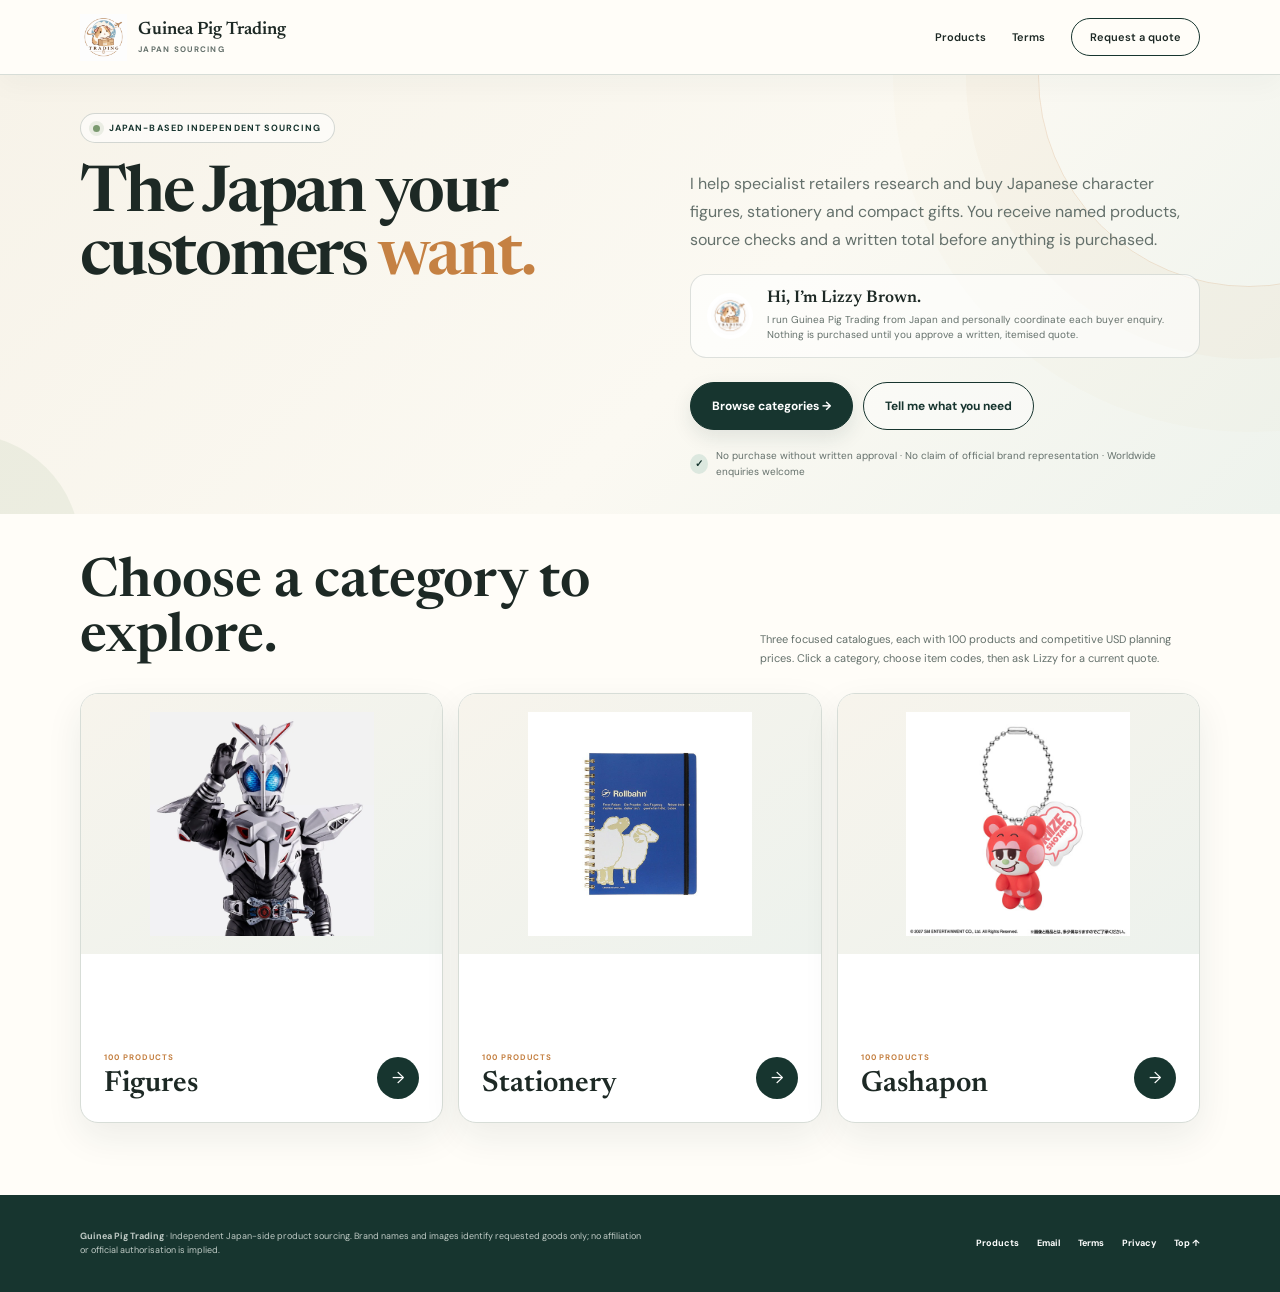
==== commit 992fdb08: "Make catalog customer-facing with USD pricing" ====
--- a/index.html
+++ b/index.html
@@ -1550,8 +1550,8 @@
           <div class="gateway-head">
             <h2>Choose a category to explore.</h2>
             <p>
-              Three focused catalogues, each with 100 products and official
-              source references. Click a category, choose item codes, then ask
+              Three focused catalogues, each with 100 products and competitive
+              USD planning prices. Click a category, choose item codes, then ask
               Lizzy for a current quote.
             </p>
           </div>
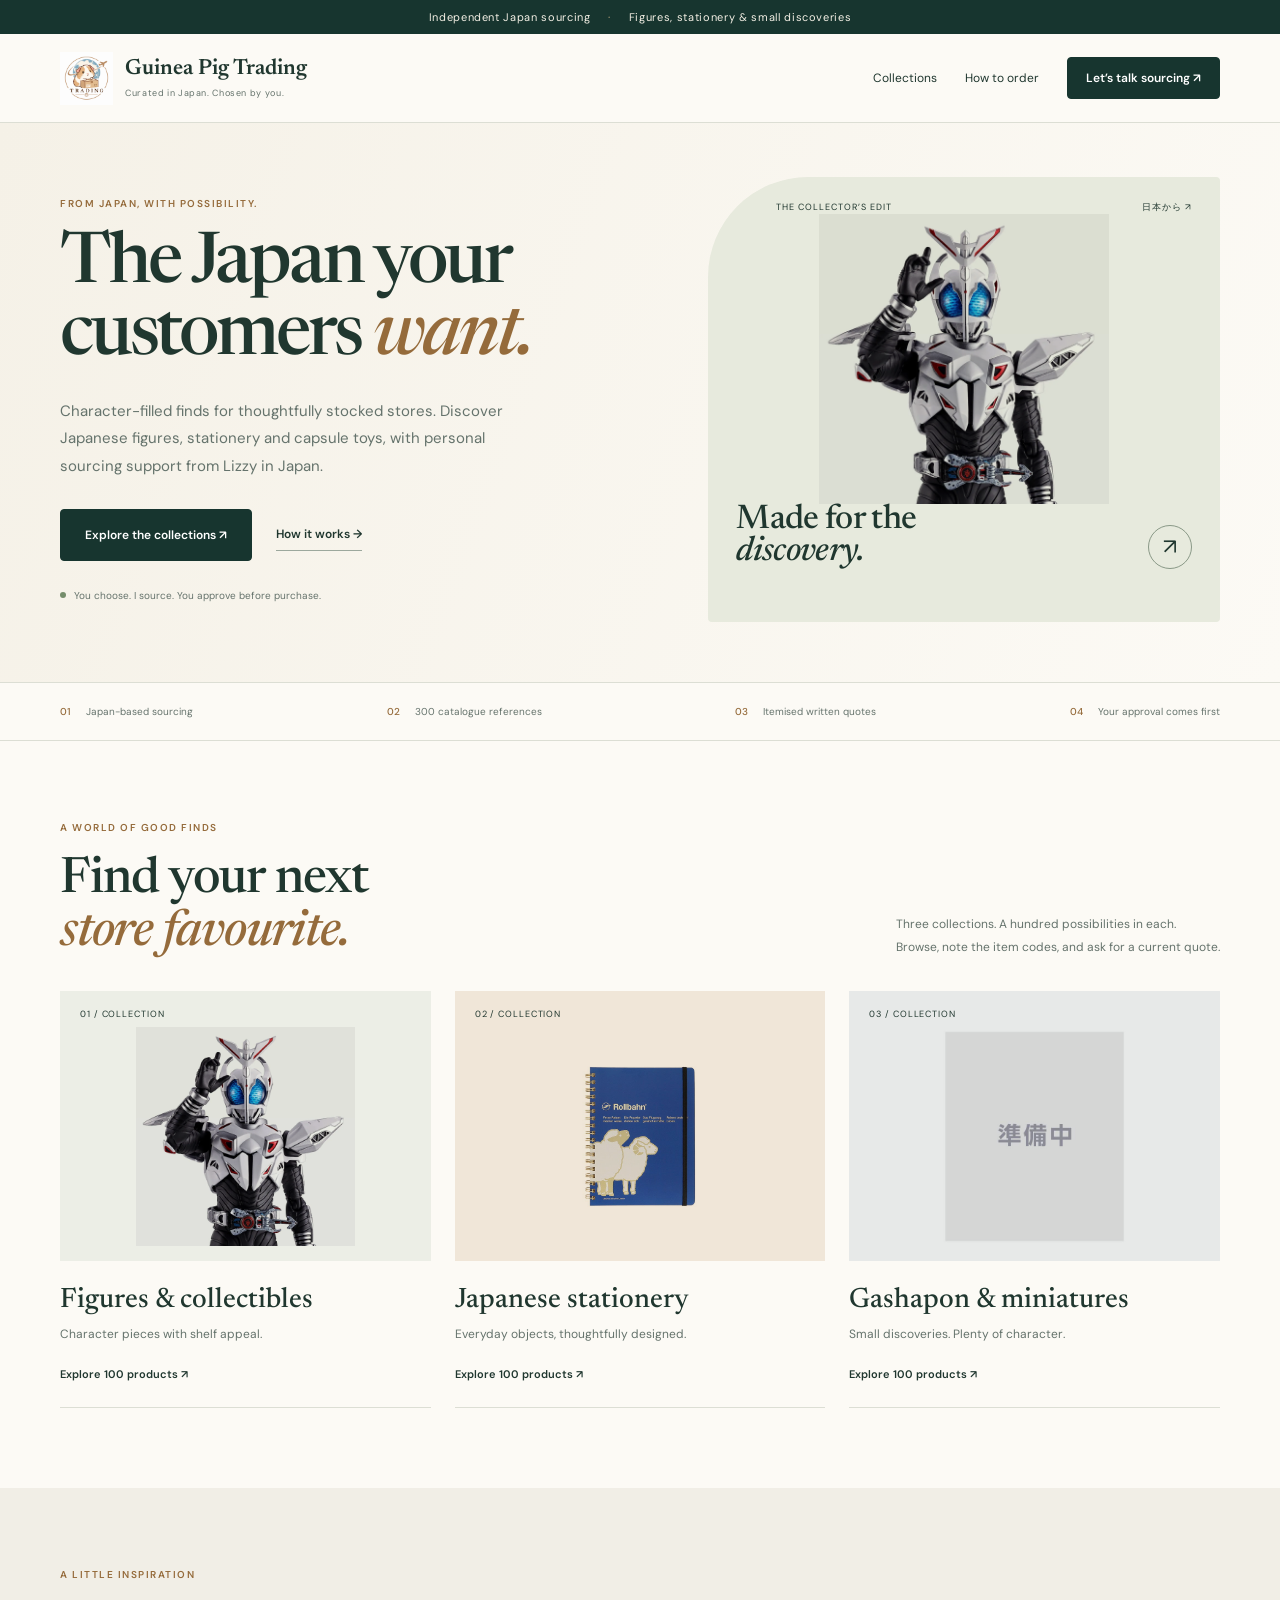
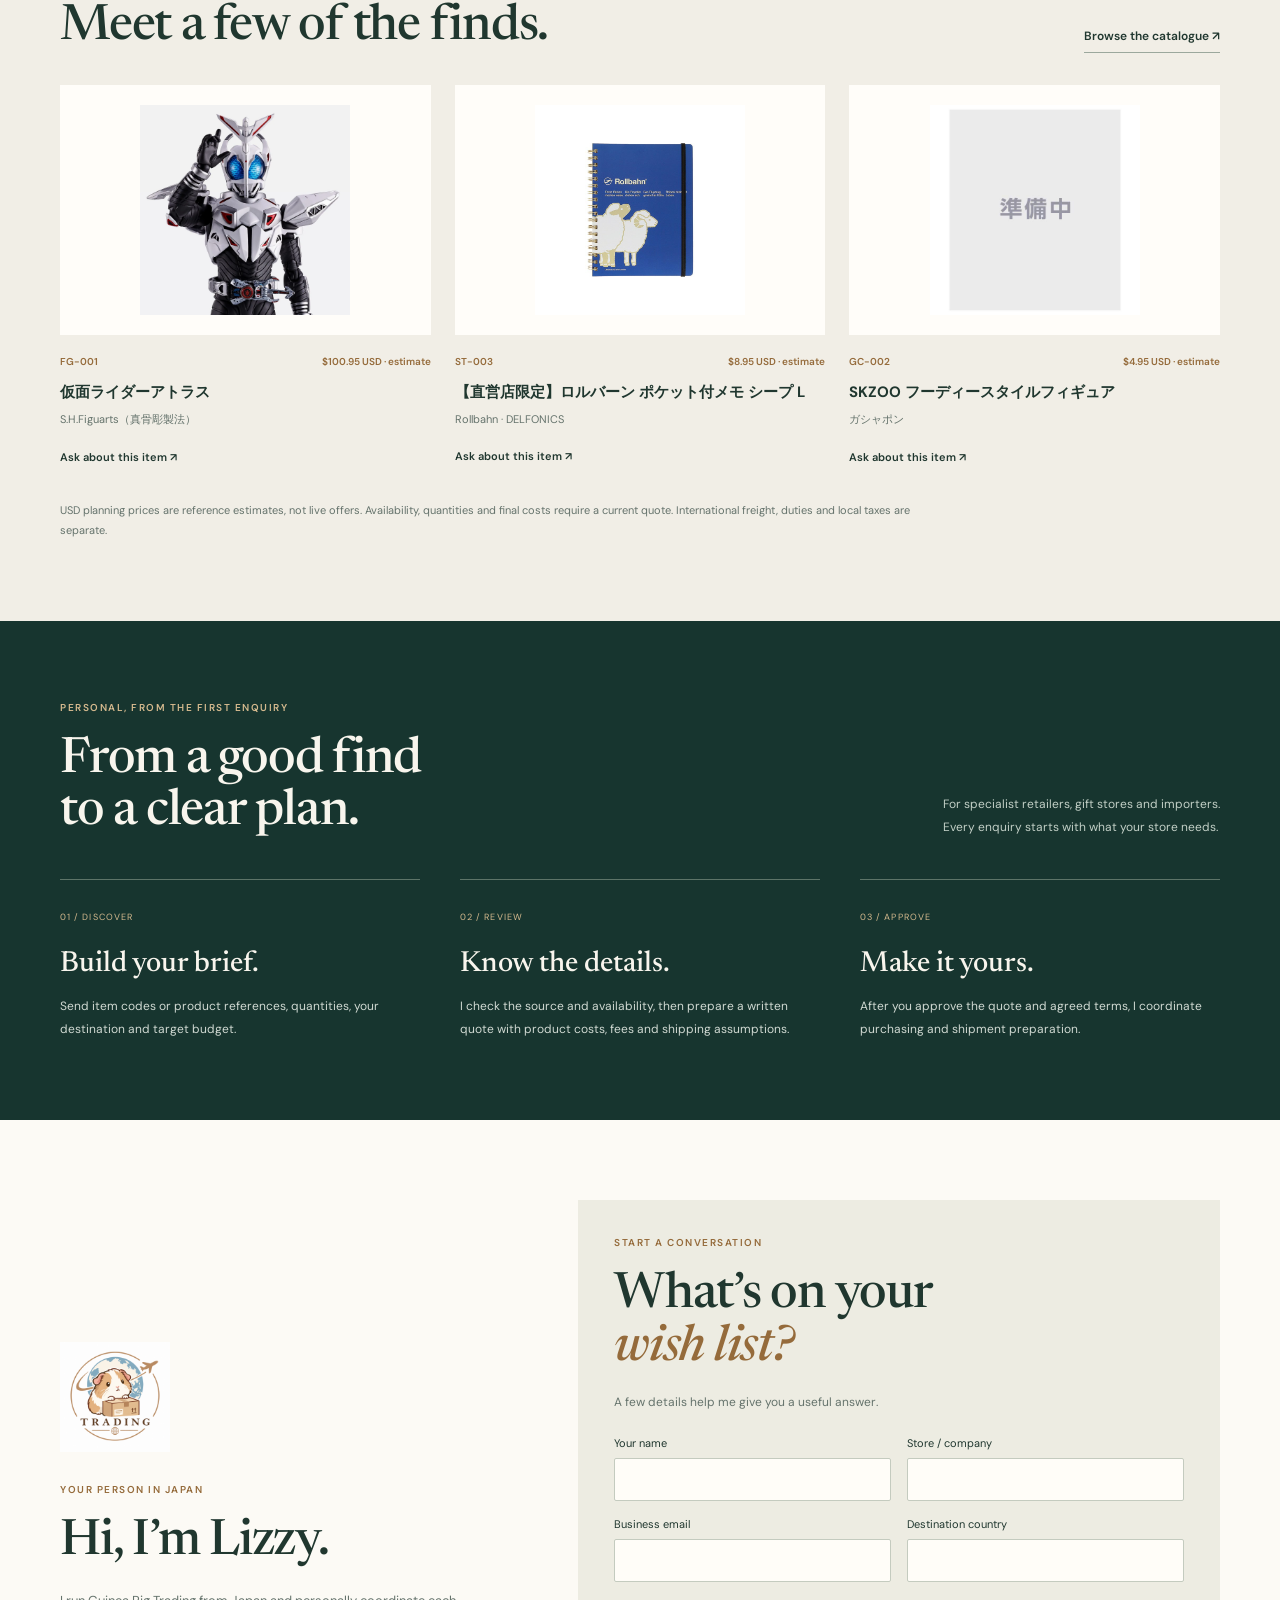
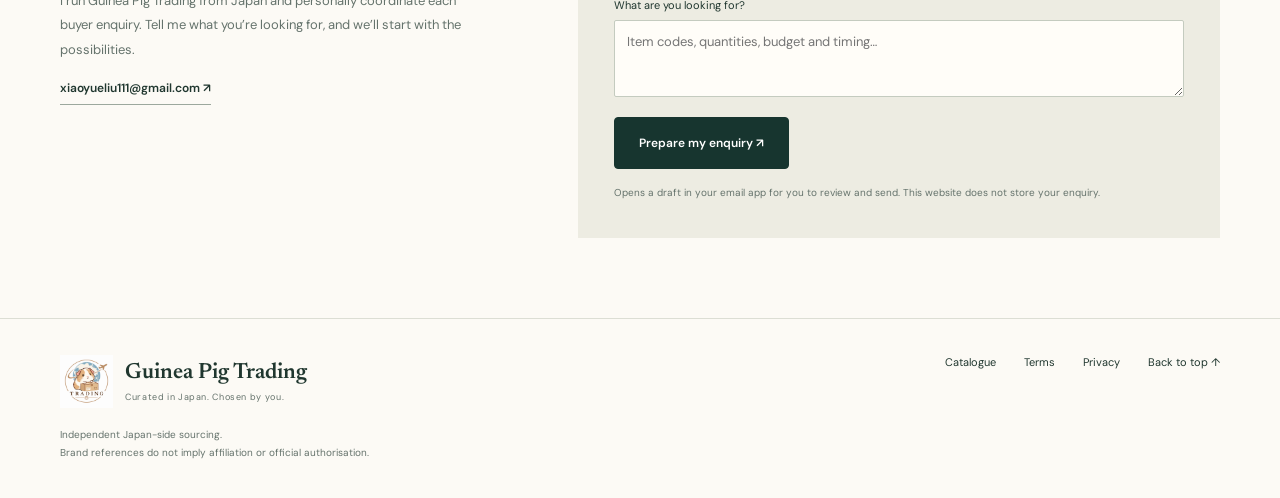
==== commit aa1907d2: "Polish storefront with product-led homepage and catalogue filters" ====
--- a/index.html
+++ b/index.html
@@ -6,2383 +6,380 @@
     <title>Guinea Pig Trading | The Japan Your Customers Want</title>
     <meta
       name="description"
-      content="The Japan your customers want. Independent Japan-side sourcing for specialist retailers, with named products and an itemised quote before purchasing."
+      content="Discover Japanese figures, stationery and capsule toys. Independent sourcing from Japan, with a current itemised quote before you buy."
     />
     <meta name="theme-color" content="#17352f" />
     <link rel="icon" href="assets/guinea-pig-trading-logo.png" />
     <link rel="preconnect" href="https://fonts.googleapis.com" />
     <link rel="preconnect" href="https://fonts.gstatic.com" crossorigin />
     <link
-      href="https://fonts.googleapis.com/css2?family=DM+Sans:wght@400;500;600;700&amp;family=Newsreader:opsz,wght@6..72,500;6..72,600&amp;display=swap"
+      href="https://fonts.googleapis.com/css2?family=DM+Sans:wght@400;500;600;700&family=Newsreader:opsz,wght@6..72,500;6..72,600&display=swap"
       rel="stylesheet"
     />
-    <style>
-      :root {
-        --forest: #17352f;
-        --forest2: #244b42;
-        --cream: #f7f3e9;
-        --paper: #fffdf8;
-        --ink: #1d2925;
-        --muted: #64706b;
-        --gold: #c58143;
-        --sage: #dce8df;
-        --line: #d7ddd7;
-        --sans: "DM Sans", Arial, sans-serif;
-        --serif: "Newsreader", Georgia, serif;
-      }
-      * {
-        box-sizing: border-box;
-      }
-      html {
-        scroll-behavior: smooth;
-      }
-      body {
-        margin: 0;
-        background: var(--paper);
-        color: var(--ink);
-        font-family: var(--sans);
-        -webkit-font-smoothing: antialiased;
-      }
-      a {
-        color: inherit;
-        text-decoration: none;
-      }
-      button,
-      input,
-      select,
-      textarea {
-        font: inherit;
-      }
-      [id] {
-        scroll-margin-top: 85px;
-      }
-      :focus-visible {
-        outline: 3px solid #e3a66f;
-        outline-offset: 3px;
-      }
-      .wrap {
-        width: min(1120px, calc(100% - 42px));
-        margin: auto;
-      }
-      .eyebrow {
-        margin: 0 0 15px;
-        color: var(--gold);
-        font-size: 11px;
-        font-weight: 700;
-        letter-spacing: 0.16em;
-        text-transform: uppercase;
-      }
-      .button {
-        display: inline-flex;
-        min-height: 48px;
-        align-items: center;
-        justify-content: center;
-        padding: 0 21px;
-        border: 1px solid var(--forest);
-        background: var(--forest);
-        color: #fff;
-        font-size: 12px;
-        font-weight: 700;
-      }
-      .button:hover {
-        background: var(--gold);
-        border-color: var(--gold);
-      }
-      .button.outline {
-        background: transparent;
-        color: var(--forest);
-      }
-      header {
-        position: sticky;
-        top: 0;
-        z-index: 20;
-        border-bottom: 1px solid var(--line);
-        background: rgba(255, 253, 248, 0.94);
-        backdrop-filter: blur(12px);
-      }
-      .header-inner {
-        height: 74px;
-        display: flex;
-        align-items: center;
-        justify-content: space-between;
-        gap: 24px;
-      }
-      .brand {
-        display: flex;
-        align-items: center;
-        gap: 11px;
-      }
-      .brand img {
-        width: 47px;
-        height: 47px;
-        object-fit: contain;
-      }
-      .brand strong {
-        display: block;
-        font: 600 18px/1 var(--serif);
-      }
-      .brand small {
-        display: block;
-        margin-top: 5px;
-        color: var(--muted);
-        font-size: 8px;
-        font-weight: 700;
-        letter-spacing: 0.16em;
-        text-transform: uppercase;
-      }
-      .nav {
-        display: flex;
-        align-items: center;
-        gap: 26px;
-      }
-      .nav a {
-        font-size: 11px;
-        font-weight: 600;
-      }
-      .nav a:hover {
-        color: var(--gold);
-      }
-      .nav .nav-cta {
-        padding: 11px 15px;
-        border: 1px solid var(--forest);
-      }
-      .menu {
-        display: none;
-        border: 0;
-        background: none;
-        color: var(--forest);
-        font-size: 24px;
-      }
-      .hero {
-        padding: 80px 0 68px;
-        background:
-          radial-gradient(
-            circle at 85% 20%,
-            rgba(197, 129, 67, 0.12),
-            transparent 24%
-          ),
-          var(--cream);
-      }
-      .hero-grid {
-        display: grid;
-        grid-template-columns: 1.12fr 0.88fr;
-        gap: 75px;
-        align-items: center;
-      }
-      .hero h1 {
-        max-width: 700px;
-        margin: 0;
-        font: 600 clamp(46px, 6vw, 76px) / 0.99 var(--serif);
-        letter-spacing: -0.035em;
-      }
-      .hero h1 em {
-        color: var(--gold);
-        font-style: normal;
-      }
-      .lead {
-        max-width: 620px;
-        margin: 24px 0;
-        color: var(--muted);
-        font-size: 16px;
-        line-height: 1.75;
-      }
-      .hero-actions {
-        display: flex;
-        gap: 10px;
-        flex-wrap: wrap;
-      }
-      .micro {
-        margin: 18px 0 0;
-        color: var(--muted);
-        font-size: 10px;
-        line-height: 1.6;
-      }
-      .trust-card {
-        border: 1px solid var(--forest);
-        background: var(--paper);
-        box-shadow: 16px 16px 0 var(--sage);
-      }
-      .trust-card img {
-        display: block;
-        width: 86px;
-        height: 86px;
-        margin: 26px auto 13px;
-        object-fit: contain;
-      }
-      .trust-card h2 {
-        margin: 0;
-        padding: 0 28px 21px;
-        text-align: center;
-        font: 600 28px/1.1 var(--serif);
-      }
-      .facts {
-        margin: 0;
-        border-top: 1px solid var(--line);
-      }
-      .facts div {
-        display: grid;
-        grid-template-columns: 105px 1fr;
-        padding: 15px 22px;
-        border-bottom: 1px solid var(--line);
-      }
-      .facts div:last-child {
-        border: 0;
-      }
-      .facts dt {
-        color: var(--muted);
-        font-size: 9px;
-        font-weight: 700;
-        text-transform: uppercase;
-        letter-spacing: 0.1em;
-      }
-      .facts dd {
-        margin: 0;
-        font-size: 11px;
-        line-height: 1.5;
-      }
-      .strip {
-        border-block: 1px solid var(--line);
-        background: #fff;
-      }
-      .strip-grid {
-        display: grid;
-        grid-template-columns: repeat(4, 1fr);
-      }
-      .strip article {
-        min-height: 122px;
-        padding: 25px 22px;
-        border-left: 1px solid var(--line);
-      }
-      .strip article:last-child {
-        border-right: 1px solid var(--line);
-      }
-      .strip strong {
-        display: block;
-        margin-bottom: 8px;
-        font: 600 18px/1.2 var(--serif);
-      }
-      .strip p {
-        margin: 0;
-        color: var(--muted);
-        font-size: 10px;
-        line-height: 1.55;
-      }
-      section {
-        padding: 82px 0;
-      }
-      .section-head {
-        display: grid;
-        grid-template-columns: 0.85fr 1.15fr;
-        gap: 70px;
-        align-items: end;
-        margin-bottom: 34px;
-      }
-      .section-head h2 {
-        margin: 0;
-        font: 600 clamp(36px, 4.5vw, 56px) / 1.03 var(--serif);
-        letter-spacing: -0.025em;
-      }
-      .section-head > p {
-        margin: 0;
-        color: var(--muted);
-        font-size: 13px;
-        line-height: 1.7;
-      }
-      .product-grid {
-        display: grid;
-        grid-template-columns: repeat(3, 1fr);
-        gap: 15px;
-      }
-      .product {
-        display: flex;
-        min-height: 445px;
-        flex-direction: column;
-        border: 1px solid var(--line);
-        background: #fff;
-      }
-      .product-image {
-        height: 210px;
-        padding: 15px;
-        border-bottom: 1px solid var(--line);
-      }
-      .product-image img {
-        width: 100%;
-        height: 100%;
-        object-fit: contain;
-      }
-      .product-body {
-        display: flex;
-        flex: 1;
-        flex-direction: column;
-        padding: 22px;
-      }
-      .product-meta {
-        display: flex;
-        justify-content: space-between;
-        color: var(--gold);
-        font-size: 9px;
-        font-weight: 700;
-        letter-spacing: 0.08em;
-        text-transform: uppercase;
-      }
-      .product h3 {
-        margin: 17px 0 8px;
-        font: 600 23px/1.15 var(--serif);
-      }
-      .product p {
-        margin: 0;
-        color: var(--muted);
-        font-size: 10px;
-        line-height: 1.65;
-      }
-      .price {
-        display: flex;
-        align-items: end;
-        justify-content: space-between;
-        gap: 15px;
-        margin-top: auto;
-        padding-top: 20px;
-      }
-      .price strong {
-        font: 600 25px/1 var(--serif);
-      }
-      .price small {
-        color: var(--muted);
-        font-size: 8px;
-      }
-      .price a {
-        font-size: 10px;
-        font-weight: 700;
-        text-decoration: underline;
-        text-underline-offset: 4px;
-      }
-      .catalog-actions {
-        display: flex;
-        align-items: center;
-        justify-content: space-between;
-        gap: 20px;
-        margin-top: 25px;
-        padding: 19px 0;
-        border-block: 1px solid var(--line);
-      }
-      .catalog-actions p {
-        margin: 0;
-        color: var(--muted);
-        font-size: 10px;
-      }
-      .catalog-actions div {
-        display: flex;
-        gap: 10px;
-        flex-wrap: wrap;
-      }
-      .packs {
-        background: var(--forest);
-        color: #fff;
-      }
-      .packs .eyebrow {
-        color: #e4ad79;
-      }
-      .packs .section-head > p {
-        color: #c0cec8;
-      }
-      .pack-grid {
-        display: grid;
-        grid-template-columns: repeat(3, 1fr);
-        gap: 14px;
-      }
-      .pack {
-        padding: 28px;
-        border: 1px solid #557168;
-        background: var(--forest2);
-      }
-      .pack small {
-        color: #e4ad79;
-        font-size: 9px;
-        font-weight: 700;
-        letter-spacing: 0.12em;
-        text-transform: uppercase;
-      }
-      .pack h3 {
-        margin: 28px 0 9px;
-        font: 600 25px/1.15 var(--serif);
-      }
-      .pack p {
-        min-height: 50px;
-        margin: 0;
-        color: #c0cec8;
-        font-size: 10px;
-        line-height: 1.7;
-      }
-      .pack strong {
-        display: block;
-        margin: 25px 0 6px;
-        font: 600 25px/1 var(--serif);
-      }
-      .pack span {
-        color: #b5c6bf;
-        font-size: 9px;
-      }
-      .pack-note {
-        margin: 19px 0 0;
-        color: #aebfba;
-        font-size: 9px;
-        line-height: 1.65;
-      }
-      .process {
-        background: var(--cream);
-      }
-      .process-grid {
-        display: grid;
-        grid-template-columns: repeat(3, 1fr);
-        border: 1px solid var(--forest);
-      }
-      .step {
-        min-height: 220px;
-        padding: 27px;
-        border-right: 1px solid var(--forest);
-      }
-      .step:last-child {
-        border: 0;
-      }
-      .step b {
-        color: var(--gold);
-        font: 600 15px/1 var(--serif);
-      }
-      .step h3 {
-        margin: 43px 0 10px;
-        font: 600 23px/1.2 var(--serif);
-      }
-      .step p {
-        margin: 0;
-        color: var(--muted);
-        font-size: 10px;
-        line-height: 1.7;
-      }
-      .confidence {
-        display: grid;
-        grid-template-columns: 1fr 1fr;
-        gap: 30px;
-        margin-top: 28px;
-      }
-      .confidence article {
-        padding: 24px;
-        border-left: 3px solid var(--gold);
-        background: #fff;
-      }
-      .confidence h3 {
-        margin: 0 0 8px;
-        font: 600 20px/1.2 var(--serif);
-      }
-      .confidence p {
-        margin: 0;
-        color: var(--muted);
-        font-size: 10px;
-        line-height: 1.7;
-      }
-      .contact {
-        background: #fff;
-      }
-      .contact-box {
-        display: grid;
-        grid-template-columns: 0.85fr 1.15fr;
-        border: 1px solid var(--forest);
-      }
-      .contact-copy {
-        padding: 42px;
-        background: var(--forest);
-        color: #fff;
-      }
-      .contact-copy h2 {
-        margin: 0;
-        font: 600 clamp(36px, 4vw, 52px) / 1.05 var(--serif);
-      }
-      .contact-copy p:last-child {
-        margin: 20px 0 0;
-        color: #c0cec8;
-        font-size: 11px;
-        line-height: 1.7;
-      }
-      .brief {
-        display: grid;
-        grid-template-columns: 1fr 1fr;
-        gap: 13px;
-        padding: 36px;
-      }
-      .field {
-        display: grid;
-        gap: 6px;
-      }
-      .field.full {
-        grid-column: 1/-1;
-      }
-      .field label {
-        font-size: 8px;
-        font-weight: 700;
-        letter-spacing: 0.12em;
-        text-transform: uppercase;
-      }
-      .field input,
-      .field select,
-      .field textarea {
-        width: 100%;
-        padding: 12px;
-        border: 1px solid #aeb8b2;
-        border-radius: 0;
-        background: #fff;
-        color: var(--ink);
-      }
-      .field textarea {
-        min-height: 92px;
-        resize: vertical;
-      }
-      .brief button {
-        grid-column: 1/-1;
-        border: 0;
-        cursor: pointer;
-      }
-      .form-note {
-        grid-column: 1/-1;
-        margin: 0;
-        color: var(--muted);
-        font-size: 8px;
-        line-height: 1.55;
-      }
-      footer {
-        padding: 34px 0;
-        border-top: 1px solid var(--line);
-        background: var(--cream);
-      }
-      .footer-grid {
-        display: flex;
-        align-items: center;
-        justify-content: space-between;
-        gap: 25px;
-      }
-      .footer-grid p {
-        max-width: 570px;
-        margin: 0;
-        color: var(--muted);
-        font-size: 9px;
-        line-height: 1.6;
-      }
-      .footer-links {
-        display: flex;
-        gap: 18px;
-        flex-wrap: wrap;
-        font-size: 9px;
-        font-weight: 700;
-      }
-      @media (max-width: 900px) {
-        .nav {
-          display: none;
-          position: absolute;
-          top: 74px;
-          left: 0;
-          right: 0;
-          padding: 22px;
-          background: var(--paper);
-          border-bottom: 1px solid var(--line);
-          flex-direction: column;
-        }
-        .nav.open {
-          display: flex;
-        }
-        .menu {
-          display: block;
-        }
-        .hero-grid,
-        .section-head,
-        .contact-box {
-          grid-template-columns: 1fr;
-        }
-        .hero-grid {
-          gap: 50px;
-        }
-        .trust-card {
-          max-width: 560px;
-        }
-        .strip-grid {
-          grid-template-columns: 1fr 1fr;
-        }
-        .product-grid,
-        .pack-grid {
-          grid-template-columns: 1fr 1fr;
-        }
-        .section-head {
-          gap: 18px;
-        }
-      }
-      @media (max-width: 620px) {
-        .wrap {
-          width: min(100% - 28px, 1120px);
-        }
-        .hero {
-          padding: 58px 0;
-        }
-        .hero h1 {
-          font-size: 45px;
-        }
-        .strip-grid,
-        .product-grid,
-        .pack-grid,
-        .process-grid,
-        .confidence,
-        .brief {
-          grid-template-columns: 1fr;
-        }
-        .strip article {
-          border-right: 1px solid var(--line);
-        }
-        .step {
-          border-right: 0;
-          border-bottom: 1px solid var(--forest);
-        }
-        .catalog-actions,
-        .footer-grid {
-          align-items: flex-start;
-          flex-direction: column;
-        }
-        .contact-copy,
-        .brief {
-          padding: 27px;
-        }
-        .field.full,
-        .brief button,
-        .form-note {
-          grid-column: auto;
-        }
-      }
-    </style>
-    <style>
-      body {
-        background: #fbfaf5;
-      }
-      .site-note {
-        display: inline-flex;
-        align-items: center;
-        gap: 9px;
-        margin: 0 0 22px;
-        padding: 8px 12px;
-        border: 1px solid rgba(23, 53, 47, 0.18);
-        border-radius: 999px;
-        background: rgba(255, 255, 255, 0.58);
-        color: var(--forest);
-        font-size: 9px;
-        font-weight: 700;
-        letter-spacing: 0.12em;
-        text-transform: uppercase;
-      }
-      .site-note:before {
-        content: "";
-        width: 7px;
-        height: 7px;
-        border-radius: 50%;
-        background: #7b9a70;
-        box-shadow: 0 0 0 4px rgba(123, 154, 112, 0.14);
-      }
-      header {
-        box-shadow: 0 8px 30px rgba(23, 53, 47, 0.04);
-      }
-      .nav .nav-cta {
-        border-radius: 999px;
-        padding-inline: 18px;
-        transition: 0.2s ease;
-      }
-      .nav .nav-cta:hover {
-        background: var(--forest);
-        color: #fff;
-      }
-      .button {
-        border-radius: 999px;
-        box-shadow: 0 8px 20px rgba(23, 53, 47, 0.1);
-        transition:
-          transform 0.2s ease,
-          box-shadow 0.2s ease,
-          background 0.2s ease;
-      }
-      .button:hover {
-        transform: translateY(-2px);
-        box-shadow: 0 12px 26px rgba(23, 53, 47, 0.17);
-      }
-      .button.outline {
-        box-shadow: none;
-        background: rgba(255, 255, 255, 0.35);
-      }
-      .hero {
-        position: relative;
-        overflow: hidden;
-        padding: 96px 0 84px;
-        background: linear-gradient(
-          135deg,
-          #f7f3e9 0%,
-          #fbf9f2 57%,
-          #eef3ed 100%
-        );
-      }
-      .hero:before,
-      .hero:after {
-        content: "";
-        position: absolute;
-        border-radius: 50%;
-        pointer-events: none;
-      }
-      .hero:before {
-        width: 420px;
-        height: 420px;
-        right: -180px;
-        top: -210px;
-        border: 1px solid rgba(197, 129, 67, 0.2);
-        box-shadow:
-          0 0 0 72px rgba(197, 129, 67, 0.035),
-          0 0 0 145px rgba(197, 129, 67, 0.02);
-      }
-      .hero:after {
-        width: 230px;
-        height: 230px;
-        left: -150px;
-        bottom: -150px;
-        background: rgba(123, 154, 112, 0.1);
-      }
-      .hero-grid {
-        position: relative;
-        z-index: 1;
-        grid-template-columns: 1.08fr 0.92fr;
-        gap: 88px;
-      }
-      .hero h1 {
-        font-size: clamp(52px, 6vw, 82px);
-        text-wrap: balance;
-      }
-      .lead {
-        max-width: 610px;
-      }
-      .founder-intro {
-        display: grid;
-        grid-template-columns: 46px 1fr;
-        gap: 14px;
-        align-items: center;
-        max-width: 610px;
-        margin: -4px 0 24px;
-        padding: 14px 16px;
-        border: 1px solid rgba(23, 53, 47, 0.14);
-        border-radius: 16px;
-        background: rgba(255, 255, 255, 0.58);
-      }
-      .founder-intro img {
-        width: 46px;
-        height: 46px;
-        padding: 4px;
-        border-radius: 50%;
-        background: #fff;
-        object-fit: contain;
-      }
-      .founder-intro strong {
-        display: block;
-        margin-bottom: 3px;
-        font: 600 17px/1.15 var(--serif);
-      }
-      .founder-intro p {
-        margin: 0;
-        color: #65716c;
-        font-size: 10px;
-        line-height: 1.55;
-      }
-      .micro {
-        display: flex;
-        align-items: center;
-        gap: 8px;
-      }
-      .micro:before {
-        content: "✓";
-        display: grid;
-        width: 20px;
-        height: 20px;
-        place-items: center;
-        border-radius: 50%;
-        background: var(--sage);
-        color: var(--forest);
-        font-weight: 700;
-      }
-      .trust-card {
-        position: relative;
-        border: 0;
-        border-radius: 24px;
-        background: rgba(255, 255, 255, 0.86);
-        box-shadow: 0 24px 70px rgba(27, 52, 45, 0.15);
-        overflow: hidden;
-        backdrop-filter: blur(14px);
-      }
-      .trust-visual {
-        position: relative;
-        height: 245px;
-        overflow: hidden;
-        background: linear-gradient(145deg, #e8eee7, #f4eadc);
-      }
-      .trust-visual:after {
-        content: "Japan sourced";
-        position: absolute;
-        right: 18px;
-        top: 18px;
-        padding: 8px 11px;
-        border-radius: 999px;
-        background: rgba(255, 255, 255, 0.9);
-        color: var(--forest);
-        font-size: 8px;
-        font-weight: 700;
-        letter-spacing: 0.12em;
-        text-transform: uppercase;
-      }
-      .trust-product {
-        position: absolute;
-        width: 43%;
-        height: 76%;
-        object-fit: contain;
-        filter: drop-shadow(0 18px 18px rgba(23, 53, 47, 0.15));
-      }
-      .trust-product.one {
-        left: 5%;
-        bottom: -2%;
-        transform: rotate(-5deg);
-      }
-      .trust-product.two {
-        right: 4%;
-        top: 12%;
-        transform: rotate(5deg);
-      }
-      .trust-logo {
-        position: absolute !important;
-        z-index: 2;
-        left: 50%;
-        top: 50%;
-        width: 76px !important;
-        height: 76px !important;
-        margin: 0 !important;
-        padding: 8px;
-        border-radius: 50%;
-        background: #fff;
-        box-shadow: 0 12px 28px rgba(23, 53, 47, 0.17);
-        transform: translate(-50%, -50%);
-      }
-      .trust-card h2 {
-        padding: 27px 28px 22px;
-      }
-      .facts div {
-        padding: 14px 24px;
-      }
-      .facts dt {
-        color: #8a6a4f;
-      }
-      .strip {
-        position: relative;
-        z-index: 2;
-        border: 0;
-        box-shadow: 0 14px 45px rgba(23, 53, 47, 0.06);
-      }
-      .strip-grid {
-        gap: 0;
-      }
-      .strip article {
-        position: relative;
-        min-height: 135px;
-        padding: 30px 25px;
-      }
-      .strip article:before {
-        display: block;
-        margin-bottom: 13px;
-        color: var(--gold);
-        font: 600 14px/1 var(--serif);
-      }
-      .strip article:nth-child(1):before {
-        content: "01";
-      }
-      .strip article:nth-child(2):before {
-        content: "02";
-      }
-      .strip article:nth-child(3):before {
-        content: "03";
-      }
-      .strip article:nth-child(4):before {
-        content: "04";
-      }
-      section {
-        padding: 96px 0;
-      }
-      .section-head h2 {
-        text-wrap: balance;
-      }
-      .product-grid {
-        gap: 20px;
-      }
-      .product {
-        min-height: 465px;
-        border: 0;
-        border-radius: 18px;
-        box-shadow: 0 12px 34px rgba(23, 53, 47, 0.08);
-        overflow: hidden;
-        transition:
-          transform 0.25s ease,
-          box-shadow 0.25s ease;
-      }
-      .product:hover {
-        transform: translateY(-7px);
-        box-shadow: 0 22px 45px rgba(23, 53, 47, 0.14);
-      }
-      .product-image {
-        position: relative;
-        height: 230px;
-        border: 0;
-        background: linear-gradient(145deg, #f5f6f0, #fff);
-      }
-      .product-image:after {
-        content: "Japan selection";
-        position: absolute;
-        left: 14px;
-        top: 14px;
-        padding: 7px 10px;
-        border-radius: 999px;
-        background: rgba(255, 255, 255, 0.9);
-        color: #79614d;
-        font-size: 7px;
-        font-weight: 700;
-        letter-spacing: 0.12em;
-        text-transform: uppercase;
-      }
-      .product-image img {
-        transition: transform 0.35s ease;
-      }
-      .product:hover .product-image img {
-        transform: scale(1.04);
-      }
-      .product-meta span:last-child {
-        padding: 5px 8px;
-        border-radius: 999px;
-        background: #f3e7d9;
-      }
-      .price {
-        border-top: 1px solid var(--line);
-      }
-      .price a {
-        padding: 9px 12px;
-        border-radius: 999px;
-        background: var(--sage);
-        text-decoration: none;
-        transition: 0.2s ease;
-      }
-      .price a:hover {
-        background: var(--forest);
-        color: #fff;
-      }
-      .catalog-actions {
-        padding: 24px;
-        border: 1px solid var(--line);
-        border-radius: 18px;
-        background: #fff;
-      }
-      .packs {
-        position: relative;
-        background: linear-gradient(135deg, #142f2a, #244b42);
-        overflow: hidden;
-      }
-      .packs:after {
-        content: "";
-        position: absolute;
-        width: 430px;
-        height: 430px;
-        right: -190px;
-        bottom: -260px;
-        border: 1px solid rgba(255, 255, 255, 0.12);
-        border-radius: 50%;
-        box-shadow: 0 0 0 70px rgba(255, 255, 255, 0.025);
-      }
-      .packs .wrap {
-        position: relative;
-        z-index: 1;
-      }
-      .pack {
-        border: 1px solid rgba(255, 255, 255, 0.16);
-        border-radius: 18px;
-        background: rgba(255, 255, 255, 0.055);
-        box-shadow: 0 18px 35px rgba(0, 0, 0, 0.12);
-        transition: 0.25s ease;
-      }
-      .pack:hover {
-        transform: translateY(-5px);
-        border-color: rgba(228, 173, 121, 0.7);
-        background: rgba(255, 255, 255, 0.08);
-      }
-      .process {
-        background: linear-gradient(180deg, #f7f3e9, #f1eee5);
-      }
-      .process-grid {
-        overflow: hidden;
-        border: 0;
-        border-radius: 18px;
-        box-shadow: 0 15px 35px rgba(23, 53, 47, 0.08);
-      }
-      .step {
-        background: #fff;
-        border-color: var(--line);
-      }
-      .step b {
-        display: grid;
-        width: 38px;
-        height: 38px;
-        place-items: center;
-        border-radius: 50%;
-        background: var(--sage);
-      }
-      .confidence article {
-        border: 0;
-        border-radius: 14px;
-        box-shadow: 0 10px 26px rgba(23, 53, 47, 0.06);
-      }
-      .contact {
-        background: #fbfaf5;
-      }
-      .contact-box {
-        overflow: hidden;
-        border: 0;
-        border-radius: 24px;
-        box-shadow: 0 24px 65px rgba(23, 53, 47, 0.13);
-      }
-      .contact-copy {
-        position: relative;
-        background: linear-gradient(145deg, #17352f, #2f5d51);
-      }
-      .contact-copy:after {
-        content: "JP";
-        position: absolute;
-        right: 25px;
-        bottom: -25px;
-        color: rgba(255, 255, 255, 0.06);
-        font: 600 150px/1 var(--serif);
-      }
-      .field input,
-      .field select,
-      .field textarea {
-        border-radius: 10px;
-        border-color: #cad2cc;
-        background: #fdfcf8;
-      }
-      .field input:focus,
-      .field select:focus,
-      .field textarea:focus {
-        outline: 2px solid rgba(197, 129, 67, 0.25);
-        border-color: var(--gold);
-      }
-      footer {
-        background: #17352f;
-        color: #fff;
-        border: 0;
-      }
-      .footer-grid p {
-        color: #bfcac5;
-      }
-      .footer-links a:hover {
-        color: #e4ad79;
-      }
-      .commercial {
-        background: #fff;
-      }
-      .commercial-grid {
-        display: grid;
-        grid-template-columns: 0.9fr 1.1fr;
-        gap: 50px;
-        align-items: start;
-      }
-      .quote-card {
-        overflow: hidden;
-        border: 1px solid var(--line);
-        border-radius: 20px;
-        background: #fbfaf5;
-        box-shadow: 0 18px 42px rgba(23, 53, 47, 0.09);
-      }
-      .quote-head {
-        display: flex;
-        align-items: center;
-        justify-content: space-between;
-        gap: 20px;
-        padding: 23px 25px;
-        background: var(--forest);
-        color: #fff;
-      }
-      .quote-head strong {
-        font: 600 22px/1.1 var(--serif);
-      }
-      .quote-head span {
-        font-size: 8px;
-        font-weight: 700;
-        letter-spacing: 0.12em;
-        text-transform: uppercase;
-        color: #d8e3dd;
-      }
-      .quote-lines {
-        margin: 0;
-      }
-      .quote-lines div {
-        display: grid;
-        grid-template-columns: 1fr auto;
-        gap: 20px;
-        padding: 17px 25px;
-        border-bottom: 1px solid var(--line);
-      }
-      .quote-lines div:last-child {
-        border: 0;
-      }
-      .quote-lines dt {
-        font-size: 11px;
-        font-weight: 600;
-      }
-      .quote-lines dd {
-        margin: 0;
-        color: var(--muted);
-        font-size: 10px;
-        text-align: right;
-      }
-      .quote-foot {
-        padding: 18px 25px;
-        border-top: 1px solid var(--line);
-        background: #f0eee6;
-        color: var(--muted);
-        font-size: 9px;
-        line-height: 1.65;
-      }
-      .clarity-list {
-        display: grid;
-        gap: 12px;
-      }
-      .clarity-item {
-        display: grid;
-        grid-template-columns: 38px 1fr;
-        gap: 15px;
-        padding: 18px;
-        border: 1px solid var(--line);
-        border-radius: 14px;
-        background: #fff;
-      }
-      .clarity-item b {
-        display: grid;
-        width: 38px;
-        height: 38px;
-        place-items: center;
-        border-radius: 50%;
-        background: var(--sage);
-        color: var(--forest);
-        font: 600 14px/1 var(--serif);
-      }
-      .clarity-item h3 {
-        margin: 1px 0 5px;
-        font: 600 18px/1.2 var(--serif);
-      }
-      .clarity-item p {
-        margin: 0;
-        color: var(--muted);
-        font-size: 10px;
-        line-height: 1.65;
-      }
-      .buyer-info {
-        background: linear-gradient(180deg, #f7f3e9, #f3f0e8);
-      }
-      .info-table {
-        overflow: hidden;
-        border: 1px solid var(--line);
-        border-radius: 18px;
-        background: #fff;
-        box-shadow: 0 15px 36px rgba(23, 53, 47, 0.06);
-      }
-      .info-row {
-        display: grid;
-        grid-template-columns: 220px 1fr;
-        gap: 24px;
-        padding: 19px 24px;
-        border-bottom: 1px solid var(--line);
-      }
-      .info-row:last-child {
-        border: 0;
-      }
-      .info-row strong {
-        font: 600 17px/1.25 var(--serif);
-      }
-      .info-row span {
-        color: var(--muted);
-        font-size: 11px;
-        line-height: 1.65;
-      }
-      @media (max-width: 900px) {
-        .hero {
-          padding: 70px 0;
-        }
-        .hero-grid,
-        .commercial-grid {
-          grid-template-columns: 1fr;
-          gap: 55px;
-        }
-        .trust-card {
-          width: 100%;
-          max-width: 620px;
-        }
-        .section-head {
-          gap: 20px;
-        }
-        .product-grid {
-          gap: 15px;
-        }
-      }
-      @media (max-width: 620px) {
-        .hero {
-          padding: 55px 0 65px;
-        }
-        .hero h1 {
-          font-size: 47px;
-        }
-        .site-note {
-          font-size: 8px;
-        }
-        .trust-visual {
-          height: 210px;
-        }
-        .trust-card h2 {
-          font-size: 26px;
-        }
-        .micro {
-          align-items: flex-start;
-        }
-        .strip article {
-          min-height: 120px;
-        }
-        .product {
-          min-height: 440px;
-        }
-        .product-image {
-          height: 215px;
-        }
-        .catalog-actions {
-          padding: 20px;
-        }
-        .packs .section-head h2 {
-          font-size: 42px;
-        }
-        .info-row {
-          grid-template-columns: 1fr;
-          gap: 7px;
-          padding: 17px 19px;
-        }
-        .quote-lines div {
-          padding: 16px 19px;
-        }
-      }
-      main > section:not(.hero):not(.category-gateway),
-      main > .strip {
-        display: none;
-      }
-      .hero {
-        padding: 38px 0 34px;
-      }
-      .hero-grid {
-        display: block;
-        max-width: 1120px;
-        margin-inline: auto;
-      }
-      .hero-grid > div:first-child {
-        display: grid;
-        grid-template-columns: 1.04fr 0.96fr;
-        column-gap: 58px;
-        align-items: start;
-      }
-      .hero-grid .site-note,
-      .hero-grid h1 {
-        grid-column: 1;
-      }
-      .hero-grid .site-note {
-        grid-row: 1;
-        justify-self: start;
-      }
-      .hero-grid h1 {
-        grid-row: 2 / span 5;
-      }
-      .hero-grid .lead {
-        grid-column: 2;
-        grid-row: 2;
-        margin-top: 5px;
-      }
-      .hero-grid .founder-intro {
-        grid-column: 2;
-        grid-row: 3;
-      }
-      .hero-grid .hero-actions {
-        grid-column: 2;
-        grid-row: 4;
-      }
-      .hero-grid .micro {
-        grid-column: 2;
-        grid-row: 5;
-      }
-      .trust-card {
-        display: none;
-      }
-      .hero h1 {
-        max-width: 780px;
-        font-size: clamp(50px, 5vw, 70px);
-      }
-      .category-gateway {
-        display: block;
-        padding: 42px 0 72px;
-        background: #fffdf8;
-      }
-      .gateway-head {
-        display: flex;
-        align-items: end;
-        justify-content: space-between;
-        gap: 30px;
-        margin-bottom: 26px;
-      }
-      .gateway-head h2 {
-        max-width: 650px;
-        margin: 0;
-        font: 600 clamp(35px, 4.5vw, 54px) / 1.03 var(--serif);
-      }
-      .gateway-head p {
-        max-width: 440px;
-        margin: 0;
-        color: var(--muted);
-        font-size: 11px;
-        line-height: 1.65;
-      }
-      .gateway-grid {
-        display: grid;
-        grid-template-columns: repeat(3, 1fr);
-        gap: 15px;
-      }
-      .gateway-card {
-        position: relative;
-        display: flex;
-        min-height: 430px;
-        flex-direction: column;
-        overflow: hidden;
-        border: 1px solid var(--line);
-        border-radius: 18px;
-        background: #fff;
-        box-shadow: 0 14px 36px rgba(23, 53, 47, 0.08);
-        transition: 0.2s ease;
-      }
-      .gateway-card:hover {
-        transform: translateY(-5px);
-        box-shadow: 0 22px 45px rgba(23, 53, 47, 0.14);
-      }
-      .gateway-image {
-        height: 260px;
-        padding: 18px;
-        background: linear-gradient(145deg, #f7f4ec, #edf2ed);
-      }
-      .gateway-image img {
-        width: 100%;
-        height: 100%;
-        object-fit: contain;
-      }
-      .gateway-copy {
-        display: flex;
-        flex: 1;
-        align-items: end;
-        justify-content: space-between;
-        gap: 18px;
-        padding: 23px;
-      }
-      .gateway-copy small {
-        display: block;
-        margin-bottom: 8px;
-        color: var(--gold);
-        font-size: 8px;
-        font-weight: 700;
-        letter-spacing: 0.12em;
-        text-transform: uppercase;
-      }
-      .gateway-copy h3 {
-        margin: 0;
-        font: 600 29px/1 var(--serif);
-      }
-      .gateway-arrow {
-        display: grid;
-        width: 42px;
-        height: 42px;
-        flex: 0 0 auto;
-        place-items: center;
-        border-radius: 50%;
-        background: var(--forest);
-        color: #fff;
-      }
-      @media (max-width: 800px) {
-        .hero-grid > div:first-child {
-          display: block;
-        }
-        .gateway-head {
-          align-items: flex-start;
-          flex-direction: column;
-        }
-        .gateway-grid {
-          grid-template-columns: 1fr;
-        }
-        .gateway-card {
-          min-height: 0;
-        }
-      }
-      @media (max-width: 620px) {
-        .hero {
-          padding: 46px 0 50px;
-        }
-        .category-gateway {
-          padding: 48px 0 60px;
-        }
-        .gateway-image {
-          height: 220px;
-        }
-      }
-      @media (prefers-reduced-motion: reduce) {
-        .button,
-        .product,
-        .pack,
-        .product-image img {
-          transition: none;
-        }
-      }
-    </style>
+    <link rel="stylesheet" href="storefront.css?v=20261126" />
   </head>
   <body id="top">
+    <a class="skip" href="#main">Skip to content</a>
+    <div class="announcement">
+      Independent Japan sourcing <span>·</span> Figures, stationery & small
+      discoveries
+    </div>
     <header>
       <div class="wrap header-inner">
-        <a class="brand" href="#top"
+        <a class="brand" href="index.html"
           ><img src="assets/guinea-pig-trading-logo.png" alt="" /><span
             ><strong>Guinea Pig Trading</strong
-            ><small>Japan sourcing</small></span
+            ><small>Curated in Japan. Chosen by you.</small></span
           ></a
         >
-        <nav class="nav" id="nav">
-          <a href="#categories">Products</a><a href="terms.html">Terms</a
-          ><a class="nav-cta" href="mailto:xiaoyueliu111@gmail.com"
-            >Request a quote</a
-          >
+        <nav aria-label="Main navigation">
+          <a href="#collections">Collections</a
+          ><a href="#how-it-works">How to order</a
+          ><a class="button small" href="#contact">Let’s talk sourcing ↗</a>
         </nav>
-        <button
-          class="menu"
-          type="button"
-          aria-label="Open menu"
-          aria-expanded="false"
-        >
-          ☰
-        </button>
       </div>
     </header>
-    <main>
+    <main id="main">
       <section class="hero">
         <div class="wrap hero-grid">
-          <div>
-            <p class="site-note">Japan-based independent sourcing</p>
-            <h1>The Japan your customers <em>want.</em></h1>
+          <div class="hero-copy">
+            <p class="eyebrow">From Japan, with possibility.</p>
+            <h1>The Japan your<br />customers <em>want.</em></h1>
             <p class="lead">
-              I help specialist retailers research and buy Japanese character
-              figures, stationery and compact gifts. You receive named products,
-              source checks and a written total before anything is purchased.
+              Character-filled finds for thoughtfully stocked stores. Discover
+              Japanese figures, stationery and capsule toys, with personal
+              sourcing support from Lizzy in Japan.
             </p>
-            <div class="founder-intro">
-              <img
-                src="assets/guinea-pig-trading-logo.png"
-                alt="Guinea Pig Trading"
-              />
-              <div>
-                <strong>Hi, I’m Lizzy Brown.</strong>
-                <p>
-                  I run Guinea Pig Trading from Japan and personally coordinate
-                  each buyer enquiry. Nothing is purchased until you approve a
-                  written, itemised quote.
-                </p>
-              </div>
-            </div>
             <div class="hero-actions">
-              <a class="button" href="#categories">Browse categories →</a
-              ><a class="button outline" href="mailto:xiaoyueliu111@gmail.com"
-                >Tell me what you need</a
-              >
-            </div>
-            <p class="micro">
-              No purchase without written approval · No claim of official brand
-              representation · Worldwide enquiries welcome
-            </p>
-          </div>
-          <aside class="trust-card">
-            <div class="trust-visual">
-              <img
-                class="trust-product one"
-                src="assets/catalog/collectibles/gp-f-009-startune-monkey-d-luffy-departure.jpg"
-                alt=""
-              /><img
-                class="trust-product two"
-                src="assets/catalog/retail/rb-extra-4.png"
-                alt=""
-              /><img
-                class="trust-logo"
-                src="assets/guinea-pig-trading-logo.png"
-                alt="Guinea Pig Trading logo"
-              />
-            </div>
-            <h2>Founder-led, buyer-directed sourcing</h2>
-            <dl class="facts">
-              <div>
-                <dt>Founder</dt>
-                <dd>Lizzy Brown · based in Japan</dd>
-              </div>
-              <div>
-                <dt>For</dt>
-                <dd>Specialist retailers, gift stores and importers</dd>
-              </div>
-              <div>
-                <dt>Focus</dt>
-                <dd>Character figures, stationery and compact gifts</dd>
-              </div>
-              <div>
-                <dt>Control</dt>
-                <dd>You approve an itemised quote before purchase</dd>
-              </div>
-            </dl>
-          </aside>
-        </div>
-      </section>
-      <section class="category-gateway" id="categories">
+              <a class="button" href="#collections">Explore the collections ↗</a
+              ><a class="quiet-link" href="#how-it-works">How it works →</a>
+            </div>
+            <div class="hero-note">
+              <span class="dot"></span> You choose. I source. You approve before
+              purchase.
+            </div>
+          </div>
+          <a
+            class="hero-visual"
+            href="products.html?category=figures"
+            aria-label="Explore Japanese figures"
+            ><div class="visual-top">
+              <span>THE COLLECTOR’S EDIT</span><span>日本から ↗</span>
+            </div>
+            <img
+              src="assets/catalog/web/figures/16253.webp"
+              alt="Kamen Rider Atlas collectible figure"
+            />
+            <div class="visual-bottom">
+              <span>Made for the<br /><em>discovery.</em></span
+              ><span class="round-arrow">↗</span>
+            </div></a
+          >
+        </div>
+      </section>
+      <div class="assurance">
         <div class="wrap">
-          <div class="gateway-head">
-            <h2>Choose a category to explore.</h2>
-            <p>
-              Three focused catalogues, each with 100 products and competitive
-              USD planning prices. Click a category, choose item codes, then ask
-              Lizzy for a current quote.
-            </p>
-          </div>
-          <div class="gateway-grid">
-            <a class="gateway-card" href="products.html?category=figures">
-              <div class="gateway-image">
-                <img
-                  src="assets/catalog/web/figures/16253.webp"
-                  alt="Japanese character figure"
-                />
-              </div>
-              <div class="gateway-copy">
-                <div><small>100 products</small><h3>Figures</h3></div>
-                <span class="gateway-arrow">→</span>
-              </div>
-            </a>
-            <a class="gateway-card" href="products.html?category=stationery">
-              <div class="gateway-image">
-                <img
-                  src="assets/catalog/web/stationery/601651.jpg"
-                  alt="Japanese stationery"
-                />
-              </div>
-              <div class="gateway-copy">
-                <div><small>100 products</small><h3>Stationery</h3></div>
-                <span class="gateway-arrow">→</span>
-              </div>
-            </a>
-            <a class="gateway-card" href="products.html?category=gashapon">
-              <div class="gateway-image">
-                <img
-                  src="assets/catalog/web/gashapon/4570118186362000.jpg"
-                  alt="Japanese capsule toy"
-                />
-              </div>
-              <div class="gateway-copy">
-                <div><small>100 products</small><h3>Gashapon</h3></div>
-                <span class="gateway-arrow">→</span>
-              </div>
-            </a>
-          </div>
-        </div>
-      </section>
-      <div class="strip">
-        <div class="wrap strip-grid">
-          <article>
-            <strong>Named products</strong>
-            <p>Clear item codes and reference images.</p>
-          </article>
-          <article>
-            <strong>Source checked</strong>
-            <p>Supplier route and authenticity reviewed.</p>
-          </article>
-          <article>
-            <strong>Itemised quote</strong>
-            <p>Products, fees and shipping shown separately.</p>
-          </article>
-          <article>
-            <strong>Buyer approval</strong>
-            <p>No order placed without your written go-ahead.</p>
-          </article>
+          <span><b>01</b> Japan-based sourcing</span
+          ><span><b>02</b> 300 catalogue references</span
+          ><span><b>03</b> Itemised written quotes</span
+          ><span><b>04</b> Your approval comes first</span>
         </div>
       </div>
-      <section id="catalogue">
+      <section id="collections" class="section">
         <div class="wrap">
           <div class="section-head">
             <div>
-              <p class="eyebrow">Curated starter catalogue</p>
-              <h2>Twelve products to start a conversation.</h2>
+              <p class="eyebrow">A world of good finds</p>
+              <h2>Find your next<br /><em>store favourite.</em></h2>
             </div>
             <p>
-              Indicative USD figures are planning prices at the shown quantity,
-              not live offers. Your current quote separates product cost,
-              sourcing or handling, packing, freight and any known payment
-              charges. Duties and local taxes are excluded.
+              Three collections. A hundred possibilities in each.<br />Browse,
+              note the item codes, and ask for a current quote.
             </p>
           </div>
-          <div class="product-grid">
-            <article class="product">
-              <div class="product-image">
-                <img
-                  src="assets/catalog/collectibles/gp-f-009-startune-monkey-d-luffy-departure.jpg"
-                  alt="Monkey D. Luffy Departure figure"
-                />
-              </div>
-              <div class="product-body">
-                <div class="product-meta">
-                  <span>GP-F-009</span><span>Display figure</span>
-                </div>
-                <h3>Monkey D. Luffy — Departure</h3>
-                <p>
-                  A compact, recognisable character piece for anime-focused
-                  retail.
-                </p>
-                <div class="price">
-                  <div>
-                    <strong>$64.00</strong><br /><small>each · 4+ units</small>
-                  </div>
-                  <a
-                    href="?category=Character%20figures&amp;product=GP-F-009#contact"
-                    >Ask about it →</a
-                  >
-                </div>
-              </div>
-            </article>
-            <article class="product">
-              <div class="product-image">
-                <img
-                  src="assets/catalog/collectibles/gp-f-010-startune-uzumaki-naruto-will-of-the-hokage.jpg"
-                  alt="Uzumaki Naruto Will of the Hokage figure"
-                />
-              </div>
-              <div class="product-body">
-                <div class="product-meta">
-                  <span>GP-F-010</span><span>Display figure</span>
-                </div>
-                <h3>Uzumaki Naruto — Will of the Hokage</h3>
-                <p>
-                  An approachable display figure from a widely recognised
-                  series.
-                </p>
-                <div class="price">
-                  <div>
-                    <strong>$64.00</strong><br /><small>each · 4+ units</small>
-                  </div>
-                  <a
-                    href="?category=Character%20figures&amp;product=GP-F-010#contact"
-                    >Ask about it →</a
-                  >
-                </div>
-              </div>
-            </article>
-            <article class="product">
-              <div class="product-image">
-                <img
-                  src="assets/catalog/collectibles/gp-f-004-son-goku-return-to-earth.jpg"
-                  alt="Son Goku Return to Earth figure"
-                />
-              </div>
-              <div class="product-body">
-                <div class="product-meta">
-                  <span>GP-F-004</span><span>Action figure</span>
-                </div>
-                <h3>Son Goku — Return to Earth</h3>
-                <p>
-                  A recognisable articulated character figure for anime-led
-                  retail.
-                </p>
-                <div class="price">
-                  <div>
-                    <strong>$68.00</strong><br /><small>each · 4+ units</small>
-                  </div>
-                  <a
-                    href="?category=Character%20figures&amp;product=GP-F-004#contact"
-                    >Ask about it →</a
-                  >
-                </div>
-              </div>
-            </article>
-            <article class="product">
-              <div class="product-image">
-                <img
-                  src="assets/catalog/collectibles/gp-f-007-uzumaki-naruto-naruto-72-series-29.jpg"
-                  alt="Uzumaki Naruto NARUTO 72 figure"
-                />
-              </div>
-              <div class="product-body">
-                <div class="product-meta">
-                  <span>GP-F-007</span><span>Display figure</span>
-                </div>
-                <h3>Uzumaki Naruto — NARUTO 72</h3>
-                <p>
-                  A fixed-pose collectible with visual impact for display
-                  shelves.
-                </p>
-                <div class="price">
-                  <div>
-                    <strong>$85.00</strong><br /><small>each · 4+ units</small>
-                  </div>
-                  <a
-                    href="?category=Character%20figures&amp;product=GP-F-007#contact"
-                    >Ask about it →</a
-                  >
-                </div>
-              </div>
-            </article>
-            <article class="product">
-              <div class="product-image">
-                <img
-                  src="assets/catalog/retail/rb-extra-1.png"
-                  alt="Rollbahn Extra Double Pages L"
-                />
-              </div>
-              <div class="product-body">
-                <div class="product-meta">
-                  <span>GP-001</span><span>Stationery</span>
-                </div>
-                <h3>Rollbahn Extra Double Pages L</h3>
-                <p>
-                  A practical Japanese notebook suited to desk and gift
-                  displays.
-                </p>
-                <div class="price">
-                  <div>
-                    <strong>$13.50</strong><br /><small>each · 12+ units</small>
-                  </div>
-                  <a href="?category=Stationery&amp;product=GP-001#contact"
-                    >Ask about it →</a
-                  >
-                </div>
-              </div>
-            </article>
-            <article class="product">
-              <div class="product-image">
-                <img
-                  src="assets/catalog/retail/rb-extra-4.png"
-                  alt="Rollbahn Extra Water-Repellent L"
-                />
-              </div>
-              <div class="product-body">
-                <div class="product-meta">
-                  <span>GP-003</span><span>Stationery</span>
-                </div>
-                <h3>Rollbahn Extra Water-Repellent L</h3>
-                <p>
-                  A useful feature-led notebook for travel, study and gifting.
-                </p>
-                <div class="price">
-                  <div>
-                    <strong>$17.95</strong><br /><small>each · 12+ units</small>
-                  </div>
-                  <a href="?category=Stationery&amp;product=GP-003#contact"
-                    >Ask about it →</a
-                  >
-                </div>
-              </div>
-            </article>
-            <article class="product">
-              <div class="product-image">
-                <img
-                  src="assets/catalog/collectibles/gp-f-003-izuku-midoriya-katsuki-bakugo-childhood-set.jpg"
-                  alt="Izuku Midoriya and Katsuki Bakugo Childhood Set"
+          <div class="category-grid">
+            <a class="category-card" href="products.html?category=figures"
+              ><div class="category-image">
+                <span>01 / COLLECTION</span
+                ><img
+                  src="assets/catalog/web/figures/16253.webp"
+                  alt="Figures & collectibles"
                   loading="lazy"
                 />
               </div>
-              <div class="product-body">
-                <div class="product-meta">
-                  <span>GP-F-003</span><span>Action figure set</span>
-                </div>
-                <h3>Izuku Midoriya &amp; Katsuki Bakugo</h3>
-                <p>
-                  A two-character childhood set for My Hero Academia collectors.
-                </p>
-                <div class="price">
-                  <div>
-                    <strong>$85.00</strong><br /><small
-                      >planning price · 4+ sets</small
-                    >
-                  </div>
-                  <a
-                    href="?category=Character%20figures&amp;product=GP-F-003#contact"
-                    >Ask about it →</a
-                  >
-                </div>
-              </div>
-            </article>
-            <article class="product">
-              <div class="product-image">
-                <img
-                  src="assets/catalog/collectibles/gp-f-006-ultraman-max.jpg"
-                  alt="Ultraman Max action figure"
+              <div class="category-copy">
+                <h3>Figures & collectibles</h3>
+                <p>Character pieces with shelf appeal.</p>
+                <span class="text-link">Explore 100 products ↗</span>
+              </div></a
+            ><a class="category-card" href="products.html?category=stationery"
+              ><div class="category-image">
+                <span>02 / COLLECTION</span
+                ><img
+                  src="assets/catalog/web/stationery/601651.jpg"
+                  alt="Japanese stationery"
                   loading="lazy"
                 />
               </div>
-              <div class="product-body">
-                <div class="product-meta">
-                  <span>GP-F-006</span><span>Action figure</span>
-                </div>
-                <h3>Ultraman Max</h3>
-                <p>
-                  A classic articulated hero figure with broad tokusatsu appeal.
-                </p>
-                <div class="price">
-                  <div>
-                    <strong>$72.00</strong><br /><small
-                      >planning price · 4+ units</small
-                    >
-                  </div>
-                  <a
-                    href="?category=Character%20figures&amp;product=GP-F-006#contact"
-                    >Ask about it →</a
-                  >
-                </div>
-              </div>
-            </article>
-            <article class="product">
-              <div class="product-image">
-                <img
-                  src="assets/catalog/collectibles/gp-f-012-monkey-d-luffy-gear-5-one-piece-base-limited.jpg"
-                  alt="Monkey D. Luffy Gear 5 limited figure"
+              <div class="category-copy">
+                <h3>Japanese stationery</h3>
+                <p>Everyday objects, thoughtfully designed.</p>
+                <span class="text-link">Explore 100 products ↗</span>
+              </div></a
+            ><a class="category-card" href="products.html?category=gashapon"
+              ><div class="category-image">
+                <span>03 / COLLECTION</span
+                ><img
+                  src="assets/catalog/web/gashapon/4582770068238000.jpg"
+                  alt="Gashapon & miniatures"
                   loading="lazy"
                 />
               </div>
-              <div class="product-body">
-                <div class="product-meta">
-                  <span>GP-F-012</span><span>Limited figure</span>
-                </div>
-                <h3>Monkey D. Luffy Gear 5</h3>
-                <p>
-                  A limited display piece for One Piece-led collector
-                  assortments.
-                </p>
-                <div class="price">
-                  <div>
-                    <strong>$85.00</strong><br /><small
-                      >planning price · 4+ units</small
-                    >
-                  </div>
-                  <a
-                    href="?category=Character%20figures&amp;product=GP-F-012#contact"
-                    >Ask about it →</a
-                  >
-                </div>
-              </div>
-            </article>
-            <article class="product">
-              <div class="product-image">
-                <img
-                  src="assets/catalog/retail/rb-extra-2.png"
-                  alt="Rollbahn Extra 50 Pockets L"
-                  loading="lazy"
-                />
-              </div>
-              <div class="product-body">
-                <div class="product-meta">
-                  <span>GP-002</span><span>Stationery</span>
-                </div>
-                <h3>Rollbahn Extra 50 Pockets L</h3>
-                <p>
-                  A pocket-rich notebook format for collected notes and
-                  materials.
-                </p>
-                <div class="price">
-                  <div>
-                    <strong>$12.50</strong><br /><small
-                      >planning price · 12+ units</small
-                    >
-                  </div>
-                  <a href="?category=Stationery&amp;product=GP-002#contact"
-                    >Ask about it →</a
-                  >
-                </div>
-              </div>
-            </article>
-            <article class="product">
-              <div class="product-image">
-                <img
-                  src="assets/catalog/retail/rb-american-mini.png"
-                  alt="American Sweets Rollbahn Pocket Memo Mini"
-                  loading="lazy"
-                />
-              </div>
-              <div class="product-body">
-                <div class="product-meta">
-                  <span>GP-010</span><span>Impulse gift</span>
-                </div>
-                <h3>American Sweets Pocket Memo Mini</h3>
-                <p>
-                  A low-price illustrated memo suited to checkout and gift
-                  displays.
-                </p>
-                <div class="price">
-                  <div>
-                    <strong>$5.50</strong><br /><small
-                      >planning price · 24+ units</small
-                    >
-                  </div>
-                  <a href="?category=Stationery&amp;product=GP-010#contact"
-                    >Ask about it →</a
-                  >
-                </div>
-              </div>
-            </article>
-            <article class="product">
-              <div class="product-image">
-                <img
-                  src="assets/catalog/retail/rb-bookmark.png"
-                  alt="Rollbahn Bookmark"
-                  loading="lazy"
-                />
-              </div>
-              <div class="product-body">
-                <div class="product-meta">
-                  <span>GP-012</span><span>Stationery add-on</span>
-                </div>
-                <h3>Rollbahn Bookmark</h3>
-                <p>
-                  A compact add-on that supports notebook bundles and upselling.
-                </p>
-                <div class="price">
-                  <div>
-                    <strong>$4.25</strong><br /><small
-                      >planning price · 24+ units</small
-                    >
-                  </div>
-                  <a href="?category=Stationery&amp;product=GP-012#contact"
-                    >Ask about it →</a
-                  >
-                </div>
-              </div>
-            </article>
-          </div>
-          <div class="catalog-actions">
-            <p>
-              Need more choice? Browse 81 identified figure and stationery
-              products. Every item is rechecked before quotation.
-            </p>
-            <div>
-              <a class="button" href="catalog.html">Browse full catalogue →</a
-              ><a class="button outline" href="#contact"
-                >Request another brand</a
-              >
-            </div>
-          </div>
-        </div>
-      </section>
-      <section class="commercial" id="commercial">
-        <div class="wrap commercial-grid">
-          <div>
-            <p class="eyebrow">Commercial clarity</p>
-            <h2
-              style="
-                margin: 0 0 20px;
-                font: 600 clamp(36px, 4.5vw, 56px) / 1.03 var(--serif);
-                letter-spacing: -0.025em;
-              "
+              <div class="category-copy">
+                <h3>Gashapon & miniatures</h3>
+                <p>Small discoveries. Plenty of character.</p>
+                <span class="text-link">Explore 100 products ↗</span>
+              </div></a
             >
-              See what you are paying for.
-            </h2>
-            <p
-              style="
-                margin: 0 0 28px;
-                color: var(--muted);
-                font-size: 13px;
-                line-height: 1.75;
-              "
-            >
-              The initial enquiry and fit review are free. If custom research,
-              sourcing, inspection support or logistics work carries a fee, its
-              scope and price are confirmed before that work starts.
-            </p>
-            <div class="clarity-list">
-              <article class="clarity-item">
-                <b>01</b>
-                <div>
-                  <h3>No hidden purchase authority</h3>
-                  <p>
-                    A shortlist or conversation never authorises an order.
-                    Products are bought only after you approve quantities and
-                    terms in writing.
-                  </p>
-                </div>
-              </article>
-              <article class="clarity-item">
-                <b>02</b>
-                <div>
-                  <h3>Costs shown by purpose</h3>
-                  <p>
-                    Product, service, Japan domestic freight, packing,
-                    international transport and payment charges are separated
-                    where practical.
-                  </p>
-                </div>
-              </article>
-              <article class="clarity-item">
-                <b>03</b>
-                <div>
-                  <h3>Changes return to you</h3>
-                  <p>
-                    Material stock, substitution or budget changes require your
-                    approval before the order proceeds.
-                  </p>
-                </div>
-              </article>
-            </div>
-          </div>
-          <aside
-            class="quote-card"
-            aria-label="Illustrative quotation structure"
-          >
-            <div class="quote-head">
-              <strong>Written quotation</strong
-              ><span>Illustrative structure</span>
-            </div>
-            <dl class="quote-lines">
-              <div>
-                <dt>Products</dt>
-                <dd>Named SKU · quantity · unit price</dd>
-              </div>
-              <div>
-                <dt>Japan-side service</dt>
-                <dd>Research / sourcing / handling, if applicable</dd>
-              </div>
-              <div>
-                <dt>Domestic costs</dt>
-                <dd>Supplier delivery and packing</dd>
-              </div>
-              <div>
-                <dt>International freight</dt>
-                <dd>Estimated from size, weight and destination</dd>
-              </div>
-              <div>
-                <dt>Payment terms</dt>
-                <dd>Currency, method, due date and validity</dd>
-              </div>
-              <div>
-                <dt>Buyer approval</dt>
-                <dd>Required before supplier purchasing</dd>
-              </div>
-            </dl>
-            <p class="quote-foot">
-              Import duty, local tax, brokerage and destination charges remain
-              the buyer’s responsibility unless a quotation expressly includes
-              them.
-            </p>
-          </aside>
-        </div>
-      </section>
-      <section class="packs">
+          </div>
+        </div>
+      </section>
+      <section class="section featured-section">
         <div class="wrap">
           <div class="section-head">
             <div>
-              <p class="eyebrow">Retailer starter packs</p>
-              <h2>Test a category without a huge commitment.</h2>
-            </div>
-            <p>
-              Example assortments help you set a workable first budget. Final
-              contents depend on current Japan stock, supplier limits and your
-              destination.
-            </p>
-          </div>
-          <div class="pack-grid">
-            <article class="pack">
-              <small>Desk &amp; gift</small>
-              <h3>Stationery sampler</h3>
-              <p>
-                12–18 mixed notebooks and small desk accessories selected to
-                your customer profile.
-              </p>
-              <strong>From $175</strong
-              ><span>Products and sourcing included · freight excluded</span>
-            </article>
-            <article class="pack">
-              <small>Impulse retail</small>
-              <h3>Character gift mix</h3>
-              <p>
-                Small licensed accessories and giftable goods chosen around your
-                customer profile.
-              </p>
-              <strong>From $225</strong
-              ><span>Products and sourcing included · freight excluded</span>
-            </article>
-            <article class="pack">
-              <small>Anime display</small>
-              <h3>Figure test assortment</h3>
-              <p>
-                4–6 figures selected around your franchises, budget and
-                preferred retail tier.
-              </p>
-              <strong>From $340</strong
-              ><span>Products and sourcing included · freight excluded</span>
-            </article>
-          </div>
-          <p class="pack-note">
-            These are planning ranges, not offers of live inventory. A current
-            written quote confirms products, quantities, unit prices, sourcing
-            cost and shipping before purchase.
+              <p class="eyebrow">A little inspiration</p>
+              <h2>Meet a few of the finds.</h2>
+            </div>
+            <a class="quiet-link" href="products.html"
+              >Browse the catalogue ↗</a
+            >
+          </div>
+          <div class="featured-grid">
+            <article class="feature">
+              <a href="products.html?category=figures"
+                ><div class="feature-image">
+                  <img
+                    src="assets/catalog/web/figures/16253.webp"
+                    alt="仮面ライダーアトラス"
+                    loading="lazy"
+                  />
+                </div>
+                <div class="feature-meta">
+                  <span>FG-001</span><span>$100.95 USD · estimate</span>
+                </div>
+                <h3>仮面ライダーアトラス</h3>
+                <p>S.H.Figuarts（真骨彫製法）</p></a
+              ><a
+                class="text-link"
+                href="mailto:xiaoyueliu111@gmail.com?subject=Quote%20request%20%E2%80%94%20FG-001"
+                >Ask about this item ↗</a
+              >
+            </article>
+            <article class="feature">
+              <a href="products.html?category=stationery"
+                ><div class="feature-image">
+                  <img
+                    src="assets/catalog/web/stationery/601651.jpg"
+                    alt="【直営店限定】ロルバーン ポケット付メモ シープ L"
+                    loading="lazy"
+                  />
+                </div>
+                <div class="feature-meta">
+                  <span>ST-003</span><span>$8.95 USD · estimate</span>
+                </div>
+                <h3>【直営店限定】ロルバーン ポケット付メモ シープ L</h3>
+                <p>Rollbahn · DELFONICS</p></a
+              ><a
+                class="text-link"
+                href="mailto:xiaoyueliu111@gmail.com?subject=Quote%20request%20%E2%80%94%20ST-003"
+                >Ask about this item ↗</a
+              >
+            </article>
+            <article class="feature">
+              <a href="products.html?category=gashapon"
+                ><div class="feature-image">
+                  <img
+                    src="assets/catalog/web/gashapon/4582770068238000.jpg"
+                    alt="SKZOO フーディースタイルフィギュア"
+                    loading="lazy"
+                  />
+                </div>
+                <div class="feature-meta">
+                  <span>GC-002</span><span>$4.95 USD · estimate</span>
+                </div>
+                <h3>SKZOO フーディースタイルフィギュア</h3>
+                <p>ガシャポン</p></a
+              ><a
+                class="text-link"
+                href="mailto:xiaoyueliu111@gmail.com?subject=Quote%20request%20%E2%80%94%20GC-002"
+                >Ask about this item ↗</a
+              >
+            </article>
+          </div>
+          <p class="price-note">
+            USD planning prices are reference estimates, not live offers.
+            Availability, quantities and final costs require a current quote.
+            International freight, duties and local taxes are separate.
           </p>
         </div>
       </section>
-      <section class="buyer-info">
+      <section class="section process" id="how-it-works">
         <div class="wrap">
           <div class="section-head">
             <div>
-              <p class="eyebrow">Buyer information</p>
-              <h2>What to expect before you enquire.</h2>
+              <p class="eyebrow">Personal, from the first enquiry</p>
+              <h2>From a good find<br />to a clear plan.</h2>
             </div>
             <p>
-              Supplier conditions differ, so firm answers belong in the current
-              quotation. These are the normal working principles used to prepare
-              it.
+              For specialist retailers, gift stores and importers.<br />Every
+              enquiry starts with what your store needs.
             </p>
           </div>
-          <div class="info-table">
-            <div class="info-row">
-              <strong>Minimum order</strong
-              ><span
-                >No single site-wide minimum. Supplier MOQ, case pack, product
-                type and order economics are checked for each request.</span
-              >
-            </div>
-            <div class="info-row">
-              <strong>Availability</strong
-              ><span
-                >Catalogues and sample prices do not promise live stock.
-                Availability and source quality are rechecked before formal
-                quotation.</span
-              >
-            </div>
-            <div class="info-row">
-              <strong>Payment</strong
-              ><span
-                >The quotation or invoice states the currency, method, due date
-                and payee. Cleared funds may be required before purchasing
-                begins.</span
-              >
-            </div>
-            <div class="info-row">
-              <strong>Shipping</strong
-              ><span
-                >The proposed method depends on dimensions, weight, value,
-                destination and timing. Final freight can change after actual
-                packing.</span
-              >
-            </div>
-            <div class="info-row">
-              <strong>Licensed goods</strong
-              ><span
-                >Source and authenticity indicators are reviewed, but Guinea Pig
-                Trading does not claim official brand authorisation or guarantee
-                resale eligibility in every market.</span
-              >
-            </div>
-            <div class="info-row">
-              <strong>Import responsibility</strong
-              ><span
-                >The buyer confirms destination-country safety, labelling, tax,
-                intellectual-property and resale requirements.</span
-              >
-            </div>
-          </div>
-        </div>
-      </section>
-      <section class="process" id="process">
-        <div class="wrap">
-          <div class="section-head">
-            <div>
-              <p class="eyebrow">Simple, documented process</p>
-              <h2>From brief to shipment in three steps.</h2>
-            </div>
+          <div class="steps">
+            <article>
+              <span>01 / DISCOVER</span>
+              <h3>Build your brief.</h3>
+              <p>
+                Send item codes or product references, quantities, your
+                destination and target budget.
+              </p>
+            </article>
+            <article>
+              <span>02 / REVIEW</span>
+              <h3>Know the details.</h3>
+              <p>
+                I check the source and availability, then prepare a written
+                quote with product costs, fees and shipping assumptions.
+              </p>
+            </article>
+            <article>
+              <span>03 / APPROVE</span>
+              <h3>Make it yours.</h3>
+              <p>
+                After you approve the quote and agreed terms, I coordinate
+                purchasing and shipment preparation.
+              </p>
+            </article>
+          </div>
+        </div>
+      </section>
+      <section class="section" id="contact">
+        <div class="wrap contact-grid">
+          <div class="founder">
+            <img
+              src="assets/guinea-pig-trading-logo.png"
+              alt="Guinea Pig Trading logo"
+              loading="lazy"
+            />
+            <p class="eyebrow">Your person in Japan</p>
+            <h2>Hi, I’m Lizzy.</h2>
             <p>
-              Guinea Pig Trading is an independent sourcing service, not an
-              authorised representative of the brands shown. That distinction is
-              stated clearly so you can buy with the right expectations.
+              I run Guinea Pig Trading from Japan and personally coordinate each
+              buyer enquiry. Tell me what you’re looking for, and we’ll start
+              with the possibilities.
             </p>
-          </div>
-          <div class="process-grid">
-            <article class="step">
-              <b>01</b>
-              <h3>Share your brief</h3>
-              <p>
-                Tell me the products or franchises, quantities, target budget,
-                destination and timing.
+            <a class="quiet-link" href="mailto:xiaoyueliu111@gmail.com"
+              >xiaoyueliu111@gmail.com ↗</a
+            >
+          </div>
+          <div class="contact-panel">
+            <p class="eyebrow">Start a conversation</p>
+            <h2>What’s on your<br /><em>wish list?</em></h2>
+            <p>A few details help me give you a useful answer.</p>
+            <form id="brief-form">
+              <div class="form-grid">
+                <label
+                  >Your name<input
+                    name="name"
+                    autocomplete="name"
+                    required /></label
+                ><label
+                  >Store / company<input
+                    name="company"
+                    autocomplete="organization"
+                    required /></label
+                ><label
+                  >Business email<input
+                    name="email"
+                    type="email"
+                    autocomplete="email"
+                    required /></label
+                ><label
+                  >Destination country<input
+                    name="country"
+                    autocomplete="country-name"
+                    required /></label
+                ><label class="full"
+                  >What are you looking for?<textarea
+                    name="request"
+                    rows="3"
+                    placeholder="Item codes, quantities, budget and timing…"
+                    required
+                  ></textarea>
+                </label>
+              </div>
+              <button class="button" type="submit">Prepare my enquiry ↗</button>
+              <p class="form-note">
+                Opens a draft in your email app for you to review and send. This
+                website does not store your enquiry.
               </p>
-            </article>
-            <article class="step">
-              <b>02</b>
-              <h3>Review the quote</h3>
-              <p>
-                I recheck source, availability and shipping, then send an
-                itemised written proposal.
-              </p>
-            </article>
-            <article class="step">
-              <b>03</b>
-              <h3>Approve the purchase</h3>
-              <p>
-                Only after your written approval do I coordinate purchasing and
-                shipment preparation.
-              </p>
-            </article>
-          </div>
-          <div class="confidence">
-            <article>
-              <h3>What I verify</h3>
-              <p>
-                Current availability, supplier route, apparent authenticity,
-                quantity limits and basic export considerations.
-              </p>
-            </article>
-            <article>
-              <h3>What stays visible</h3>
-              <p>
-                Item cost, sourcing and handling, estimated freight, payment
-                terms and any assumptions requiring confirmation.
-              </p>
-            </article>
-          </div>
-        </div>
-      </section>
-      <section class="contact" id="contact">
-        <div class="wrap contact-box">
-          <div class="contact-copy">
-            <p class="eyebrow">Request a current quote</p>
-            <h2>What would sell well in your store?</h2>
-            <p>
-              Contact Lizzy directly with a short buying brief. The form
-              prepares an email in your own mail app; nothing is stored by this
-              website.
-            </p>
-          </div>
-          <form class="brief" id="brief-form">
-            <div class="field">
-              <label for="name">Your name</label
-              ><input id="name" name="name" required />
-            </div>
-            <div class="field">
-              <label for="company">Company / store</label
-              ><input id="company" name="company" required />
-            </div>
-            <div class="field full">
-              <label for="email">Business email</label
-              ><input id="email" name="email" type="email" required />
-            </div>
-            <div class="field">
-              <label for="market">Destination country</label
-              ><input id="market" name="market" required />
-            </div>
-            <div class="field">
-              <label for="category">Category</label
-              ><select id="category" name="category">
-                <option>Character figures</option>
-                <option>Stationery</option>
-                <option>Capsule toys</option>
-                <option>Blind boxes</option>
-                <option>Licensed character goods</option>
-                <option>Mixed / other</option>
-              </select>
-            </div>
-            <div class="field">
-              <label for="budget">Target budget (USD)</label
-              ><input id="budget" name="budget" placeholder="Example: $500" />
-            </div>
-            <div class="field">
-              <label for="quantity">Approximate quantity</label
-              ><input
-                id="quantity"
-                name="quantity"
-                placeholder="Units or cases"
-              />
-            </div>
-            <div class="field full">
-              <label for="request">Products, brands or franchises</label
-              ><textarea id="request" name="request" required></textarea>
-            </div>
-            <button class="button" type="submit">
-              Prepare email enquiry →
-            </button>
-            <p class="form-note">
-              Direct email: xiaoyueliu111@gmail.com. Review the generated draft
-              before sending. Catalogue prices are indicative and subject to
-              recheck.
-            </p>
-          </form>
+            </form>
+          </div>
         </div>
       </section>
     </main>
     <footer>
-      <div class="wrap footer-grid">
-        <p>
-          <strong>Guinea Pig Trading</strong> · Independent Japan-side product
-          sourcing. Brand names and images identify requested goods only; no
-          affiliation or official authorisation is implied.
-        </p>
-        <div class="footer-links">
-          <a href="#categories">Products</a
-          ><a href="mailto:xiaoyueliu111@gmail.com">Email</a
-          ><a href="terms.html">Terms</a><a href="privacy.html">Privacy</a
-          ><a href="#top">Top ↑</a>
-        </div>
+      <div class="wrap footer-inner">
+        <div>
+          <a class="brand" href="index.html"
+            ><img src="assets/guinea-pig-trading-logo.png" alt="" /><span
+              ><strong>Guinea Pig Trading</strong
+              ><small>Curated in Japan. Chosen by you.</small></span
+            ></a
+          >
+          <p>
+            Independent Japan-side sourcing.<br />Brand references do not imply
+            affiliation or official authorisation.
+          </p>
+        </div>
+        <nav aria-label="Footer">
+          <a href="products.html">Catalogue</a><a href="terms.html">Terms</a
+          ><a href="privacy.html">Privacy</a><a href="#top">Back to top ↑</a>
+        </nav>
       </div>
     </footer>
     <script>
-      const menu = document.querySelector(".menu"),
-        nav = document.querySelector(".nav");
-      menu.addEventListener("click", () => {
-        const open = nav.classList.toggle("open");
-        menu.setAttribute("aria-expanded", open);
-        menu.textContent = open ? "×" : "☰";
-      });
-      nav.querySelectorAll("a").forEach((a) =>
-        a.addEventListener("click", () => {
-          nav.classList.remove("open");
-          menu.setAttribute("aria-expanded", "false");
-          menu.textContent = "☰";
-        }),
-      );
-      const q = new URLSearchParams(location.search),
-        c = q.get("category"),
-        p = q.get("product");
-      if (c) {
-        const s = document.getElementById("category");
-        if ([...s.options].some((o) => o.value === c)) s.value = c;
-      }
-      if (p)
-        document.getElementById("request").value =
-          `Please quote ${p} and let me know the current availability.`;
-      document.getElementById("brief-form").addEventListener("submit", (e) => {
-        e.preventDefault();
-        const d = new FormData(e.currentTarget),
-          subject = `Japan sourcing enquiry — ${d.get("company")}`,
-          body = [
-            `Hello Lizzy,`,
-            ``,
-            `Please prepare a current sourcing quote:`,
-            ``,
-            `Name: ${d.get("name")}`,
-            `Company: ${d.get("company")}`,
-            `Email: ${d.get("email")}`,
-            `Destination: ${d.get("market")}`,
-            `Category: ${d.get("category")}`,
-            `Budget: ${d.get("budget") || "Not provided"}`,
-            `Quantity: ${d.get("quantity") || "Not provided"}`,
-            ``,
-            `Products / requirements:`,
-            ` ${d.get("request")}`,
-            ``,
-            `Please confirm availability, sourcing cost and estimated freight before purchase.`,
+      const query = new URLSearchParams(location.search);
+      if (query.get("product"))
+        document.querySelector("textarea[name=request]").value =
+          "Please quote " +
+          query.get("product") +
+          (query.get("category") ? " (" + query.get("category") + ")" : "") +
+          ".";
+      document
+        .getElementById("brief-form")
+        .addEventListener("submit", function (event) {
+          event.preventDefault();
+          const d = new FormData(this);
+          const body = [
+            "Hello Lizzy,",
+            "",
+            "Please prepare a current sourcing quote.",
+            "",
+            "Name: " + d.get("name"),
+            "Store: " + d.get("company"),
+            "Email: " + d.get("email"),
+            "Destination: " + d.get("country"),
+            "",
+            "Requirements: " + d.get("request"),
           ].join("\n");
-        location.href = `mailto:xiaoyueliu111@gmail.com?subject=${encodeURIComponent(subject)}&body=${encodeURIComponent(body)}`;
-      });
+          location.href =
+            "mailto:xiaoyueliu111@gmail.com?subject=" +
+            encodeURIComponent("Japan sourcing enquiry — " + d.get("company")) +
+            "&body=" +
+            encodeURIComponent(body);
+        });
     </script>
   </body>
 </html>
--- a/storefront.css
+++ b/storefront.css
@@ -0,0 +1,684 @@
+:root {
+  --forest: #17352f;
+  --ink: #20372f;
+  --muted: #65736c;
+  --paper: #fcfaf5;
+  --cream: #f0ece2;
+  --gold: #956b3b;
+  --line: #dcded4;
+  --serif: Newsreader, Georgia, serif;
+  --sans: "DM Sans", Arial, sans-serif;
+}
+* {
+  box-sizing: border-box;
+}
+html {
+  scroll-behavior: smooth;
+  scroll-padding-top: 100px;
+}
+body {
+  margin: 0;
+  background: var(--paper);
+  color: var(--ink);
+  font-family: var(--sans);
+  -webkit-font-smoothing: antialiased;
+}
+a {
+  color: inherit;
+  text-decoration: none;
+}
+button,
+input,
+textarea {
+  font: inherit;
+}
+a,
+button {
+  touch-action: manipulation;
+}
+:focus-visible {
+  outline: 3px solid #b87a40;
+  outline-offset: 5px;
+}
+.skip {
+  position: fixed;
+  left: 20px;
+  top: -100px;
+  background: white;
+  padding: 15px;
+  z-index: 100;
+}
+.skip:focus {
+  top: 10px;
+}
+.wrap {
+  width: min(1160px, calc(100% - 80px));
+  margin: auto;
+}
+.announcement {
+  padding: 10px 20px;
+  text-align: center;
+  background: var(--forest);
+  color: #f4f0e5;
+  font-size: 11px;
+  letter-spacing: 0.06em;
+}
+.announcement span {
+  margin: 0 14px;
+  color: #c8ae84;
+}
+header {
+  position: sticky;
+  top: 0;
+  z-index: 20;
+  background: #fcfaf5f5;
+  border-bottom: 1px solid var(--line);
+  backdrop-filter: blur(12px);
+}
+.header-inner {
+  min-height: 88px;
+  display: flex;
+  align-items: center;
+  justify-content: space-between;
+  gap: 24px;
+}
+.brand {
+  display: flex;
+  align-items: center;
+  gap: 12px;
+}
+.brand img {
+  width: 53px;
+  height: 53px;
+  object-fit: contain;
+}
+.brand strong {
+  display: block;
+  font: 600 22px/1.1 var(--serif);
+}
+.brand small {
+  display: block;
+  margin-top: 6px;
+  font-size: 9px;
+  letter-spacing: 0.07em;
+  color: var(--muted);
+}
+nav {
+  display: flex;
+  align-items: center;
+  gap: 28px;
+  font-size: 12px;
+}
+nav a:hover,
+.quiet-link:hover,
+.text-link:hover {
+  color: var(--gold);
+}
+.button {
+  display: inline-flex;
+  align-items: center;
+  justify-content: center;
+  gap: 16px;
+  min-height: 52px;
+  padding: 14px 24px;
+  background: var(--forest);
+  color: #fff;
+  border: 1px solid var(--forest);
+  border-radius: 4px;
+  font-size: 12px;
+  font-weight: 600;
+  cursor: pointer;
+  transition:
+    background 0.2s,
+    transform 0.2s;
+}
+.button:hover {
+  background: #34584a;
+  color: #fff;
+  transform: translateY(-2px);
+}
+.button.small {
+  min-height: 42px;
+  padding: 10px 18px;
+}
+.hero {
+  padding: 54px 0 60px;
+  background: linear-gradient(110deg, #f5f1e7, #fcfaf5);
+}
+.hero-grid {
+  display: grid;
+  grid-template-columns: 1.14fr 1fr;
+  gap: 65px;
+  align-items: center;
+}
+.eyebrow {
+  margin: 0 0 20px;
+  color: var(--gold);
+  font-size: 10px;
+  font-weight: 600;
+  letter-spacing: 0.15em;
+  text-transform: uppercase;
+}
+h1,
+h2,
+h3,
+p {
+  margin-top: 0;
+}
+h1 {
+  margin-bottom: 24px;
+  font: 500 clamp(46px, 5.5vw, 74px)/1.02 var(--serif);
+  letter-spacing: -0.045em;
+}
+h1 em,
+h2 em {
+  font-weight: 500;
+  color: var(--gold);
+}
+.lead {
+  max-width: 470px;
+  font-size: 15px;
+  line-height: 1.85;
+  color: var(--muted);
+  margin-bottom: 28px;
+}
+.hero-actions {
+  display: flex;
+  align-items: center;
+  gap: 24px;
+  flex-wrap: wrap;
+}
+.quiet-link {
+  font-size: 12px;
+  font-weight: 600;
+  border-bottom: 1px solid #9ca89d;
+  padding: 8px 0;
+}
+.hero-note {
+  margin-top: 28px;
+  font-size: 10px;
+  color: var(--muted);
+  display: flex;
+  gap: 8px;
+  align-items: center;
+}
+.dot {
+  width: 6px;
+  height: 6px;
+  background: #758d6b;
+  border-radius: 50%;
+  flex-shrink: 0;
+}
+.hero-visual {
+  display: flex;
+  position: relative;
+  min-height: 445px;
+  flex-direction: column;
+  padding: 24px 28px;
+  background: #e7eadd;
+  border-radius: 100px 4px 4px 4px;
+  overflow: hidden;
+}
+.visual-top {
+  display: flex;
+  justify-content: space-between;
+  margin-left: 40px;
+  font-size: 9px;
+  letter-spacing: 0.11em;
+}
+.hero-visual img {
+  display: block;
+  width: 100%;
+  height: 290px;
+  object-fit: contain;
+  mix-blend-mode: multiply;
+  transition: transform 0.5s;
+}
+.hero-visual:hover img {
+  transform: scale(1.035);
+}
+.visual-bottom {
+  display: flex;
+  justify-content: space-between;
+  align-items: end;
+}
+.visual-bottom > span:first-child {
+  font: 500 34px/0.95 var(--serif);
+  letter-spacing: -0.02em;
+}
+.round-arrow {
+  display: grid;
+  place-items: center;
+  width: 44px;
+  height: 44px;
+  border: 1px solid #8a9987;
+  border-radius: 50%;
+  font-size: 22px;
+}
+.assurance {
+  border-bottom: 1px solid var(--line);
+  border-top: 1px solid var(--line);
+}
+.assurance .wrap {
+  display: flex;
+  justify-content: space-between;
+  gap: 20px;
+  padding: 22px 0;
+  font-size: 10px;
+  color: var(--muted);
+}
+.assurance b {
+  margin-right: 12px;
+  font-weight: 500;
+  color: var(--gold);
+}
+.section {
+  padding: 80px 0;
+}
+.section-head {
+  display: flex;
+  justify-content: space-between;
+  align-items: end;
+  gap: 35px;
+  margin-bottom: 32px;
+}
+h2 {
+  margin-bottom: 0;
+  font: 500 clamp(34px, 4vw, 50px)/1.05 var(--serif);
+  letter-spacing: -0.025em;
+}
+.section-head p:not(.eyebrow) {
+  margin: 0;
+  max-width: 410px;
+  color: var(--muted);
+  font-size: 12px;
+  line-height: 1.9;
+}
+.category-grid,
+.featured-grid,
+.steps {
+  display: grid;
+  grid-template-columns: repeat(3, 1fr);
+  gap: 24px;
+}
+.category-card {
+  border-bottom: 1px solid var(--line);
+}
+.category-image {
+  position: relative;
+  height: 270px;
+  background: #eceee6;
+  padding: 36px 25px 15px;
+  overflow: hidden;
+}
+.category-card:nth-child(2) .category-image {
+  background: #f0e6d8;
+}
+.category-card:nth-child(3) .category-image {
+  background: #e7e9e8;
+}
+.category-image > span {
+  position: absolute;
+  top: 17px;
+  left: 20px;
+  font-size: 9px;
+  letter-spacing: 0.1em;
+}
+.category-image img {
+  width: 100%;
+  height: 100%;
+  object-fit: contain;
+  mix-blend-mode: multiply;
+  transition: transform 0.35s;
+}
+.category-card:hover img {
+  transform: scale(1.05);
+}
+.category-copy {
+  padding: 24px 0;
+}
+.category-copy h3 {
+  font: 500 28px/1.1 var(--serif);
+  margin-bottom: 10px;
+}
+.category-copy p {
+  font-size: 12px;
+  color: var(--muted);
+  margin-bottom: 20px;
+}
+.text-link {
+  display: inline-block;
+  font-size: 11px;
+  font-weight: 600;
+}
+.featured-section {
+  background: #f1eee6;
+}
+.feature-image {
+  height: 250px;
+  background: #fffdf9;
+  padding: 20px;
+}
+.feature-image img {
+  width: 100%;
+  height: 100%;
+  object-fit: contain;
+}
+.feature-meta {
+  display: flex;
+  justify-content: space-between;
+  margin: 20px 0 12px;
+  font-size: 10px;
+  color: var(--gold);
+  font-weight: 600;
+}
+.feature h3 {
+  font-size: 15px;
+  line-height: 1.6;
+  margin-bottom: 8px;
+  overflow-wrap: anywhere;
+}
+.feature p {
+  font-size: 11px;
+  color: var(--muted);
+  margin-bottom: 18px;
+}
+.price-note {
+  max-width: 850px;
+  font-size: 11px;
+  line-height: 1.8;
+  color: var(--muted);
+  margin: 35px 0 0;
+}
+.process {
+  background: var(--forest);
+  color: #f8f5ed;
+}
+.process .eyebrow,
+.steps article > span {
+  color: #d4b98e;
+}
+.process .section-head p:not(.eyebrow) {
+  color: #c2cfc6;
+}
+.steps {
+  margin-top: 40px;
+  gap: 40px;
+}
+.steps article {
+  border-top: 1px solid #5d7468;
+  padding-top: 24px;
+}
+.steps article > span {
+  font-size: 9px;
+  letter-spacing: 0.12em;
+}
+.steps h3 {
+  font: 500 29px/1.1 var(--serif);
+  margin: 24px 0 14px;
+}
+.steps p {
+  font-size: 12px;
+  line-height: 1.9;
+  color: #d0d9d2;
+  margin: 0;
+}
+.contact-grid {
+  display: grid;
+  grid-template-columns: 0.8fr 1.2fr;
+  gap: 90px;
+  align-items: center;
+}
+.founder > img {
+  width: 110px;
+  height: 110px;
+  object-fit: contain;
+  margin-bottom: 26px;
+}
+.founder h2 {
+  margin-bottom: 20px;
+}
+.founder > p:not(.eyebrow) {
+  color: var(--muted);
+  font-size: 13px;
+  line-height: 1.9;
+}
+.founder .quiet-link {
+  overflow-wrap: anywhere;
+}
+.contact-panel {
+  padding: 36px;
+  background: #edece2;
+}
+.contact-panel > p:not(.eyebrow) {
+  font-size: 12px;
+  color: var(--muted);
+  margin-top: 20px;
+}
+.form-grid {
+  display: grid;
+  grid-template-columns: 1fr 1fr;
+  gap: 16px;
+  margin: 26px 0 20px;
+}
+label {
+  display: grid;
+  gap: 8px;
+  font-size: 11px;
+}
+.full {
+  grid-column: 1/-1;
+}
+input,
+textarea {
+  min-width: 0;
+  width: 100%;
+  padding: 12px;
+  border: 1px solid #c4cbbf;
+  border-radius: 2px;
+  background: #fffdf8;
+  color: var(--ink);
+  font-size: 13px;
+}
+textarea {
+  resize: vertical;
+}
+.form-note {
+  font-size: 10px;
+  line-height: 1.8;
+  color: var(--muted);
+  margin: 15px 0 0;
+}
+footer {
+  border-top: 1px solid var(--line);
+  padding: 36px 0;
+}
+.footer-inner {
+  display: flex;
+  justify-content: space-between;
+  align-items: start;
+  gap: 40px;
+}
+.footer-inner p {
+  font-size: 10px;
+  color: var(--muted);
+  line-height: 1.8;
+  margin: 18px 0 0;
+}
+.footer-inner nav {
+  font-size: 11px;
+  flex-wrap: wrap;
+}
+@media (max-width: 960px) {
+  .wrap {
+    width: calc(100% - 48px);
+  }
+  .hero-grid {
+    gap: 30px;
+  }
+  .hero-visual {
+    min-height: 400px;
+    padding: 22px;
+  }
+  .hero-visual img {
+    height: 260px;
+  }
+  .visual-top {
+    margin-left: 25px;
+    font-size: 8px;
+  }
+  .contact-grid {
+    gap: 35px;
+  }
+  .category-grid,
+  .featured-grid {
+    gap: 16px;
+  }
+  .category-image {
+    height: 235px;
+  }
+  .assurance .wrap {
+    display: grid;
+    grid-template-columns: 1fr 1fr;
+  }
+  .header-inner nav {
+    gap: 18px;
+  }
+}
+@media (max-width: 680px) {
+  html {
+    scroll-padding-top: 125px;
+  }
+  .wrap {
+    width: calc(100% - 36px);
+  }
+  .announcement {
+    font-size: 9px;
+    line-height: 1.7;
+  }
+  .announcement span {
+    margin: 0 6px;
+  }
+  .header-inner {
+    min-height: 100px;
+    flex-wrap: wrap;
+    gap: 12px;
+    padding: 13px 0;
+  }
+  .brand img {
+    width: 39px;
+    height: 39px;
+  }
+  .brand strong {
+    font-size: 19px;
+  }
+  .brand small {
+    font-size: 8px;
+  }
+  .header-inner nav {
+    width: 100%;
+    justify-content: space-between;
+    gap: 10px;
+    font-size: 10px;
+  }
+  .button.small {
+    min-height: 34px;
+    font-size: 10px;
+    padding: 8px 12px;
+  }
+  .hero {
+    padding: 35px 0;
+  }
+  .hero-grid {
+    grid-template-columns: 1fr;
+    gap: 30px;
+  }
+  h1 {
+    font-size: 51px;
+  }
+  .lead {
+    font-size: 14px;
+    line-height: 1.75;
+  }
+  .hero-actions {
+    gap: 20px;
+  }
+  .hero-note {
+    margin-top: 22px;
+    font-size: 9px;
+  }
+  .hero-visual {
+    min-height: 365px;
+    border-top-left-radius: 70px;
+  }
+  .hero-visual img {
+    height: 245px;
+  }
+  .visual-bottom > span:first-child {
+    font-size: 30px;
+  }
+  .assurance .wrap {
+    gap: 17px 12px;
+    font-size: 9px;
+  }
+  .assurance b {
+    margin-right: 6px;
+  }
+  .section {
+    padding: 50px 0;
+  }
+  .section-head {
+    align-items: start;
+    flex-direction: column;
+    gap: 20px;
+  }
+  .eyebrow {
+    margin-bottom: 16px;
+  }
+  .category-grid,
+  .featured-grid,
+  .steps,
+  .contact-grid {
+    grid-template-columns: 1fr;
+    gap: 30px;
+  }
+  .category-image {
+    height: 290px;
+  }
+  .category-copy {
+    padding: 20px 0;
+  }
+  .feature-image {
+    height: 290px;
+  }
+  .steps {
+    gap: 32px;
+  }
+  .contact-panel {
+    padding: 25px 20px;
+  }
+  .form-grid {
+    grid-template-columns: 1fr;
+  }
+  .footer-inner {
+    flex-direction: column;
+    gap: 28px;
+  }
+  .footer-inner nav {
+    gap: 24px;
+  }
+  .price-note {
+    margin-top: 25px;
+  }
+}
+@media (prefers-reduced-motion: reduce) {
+  html {
+    scroll-behavior: auto;
+  }
+  *,
+  *:before,
+  *:after {
+    transition: none !important;
+    animation: none !important;
+  }
+}
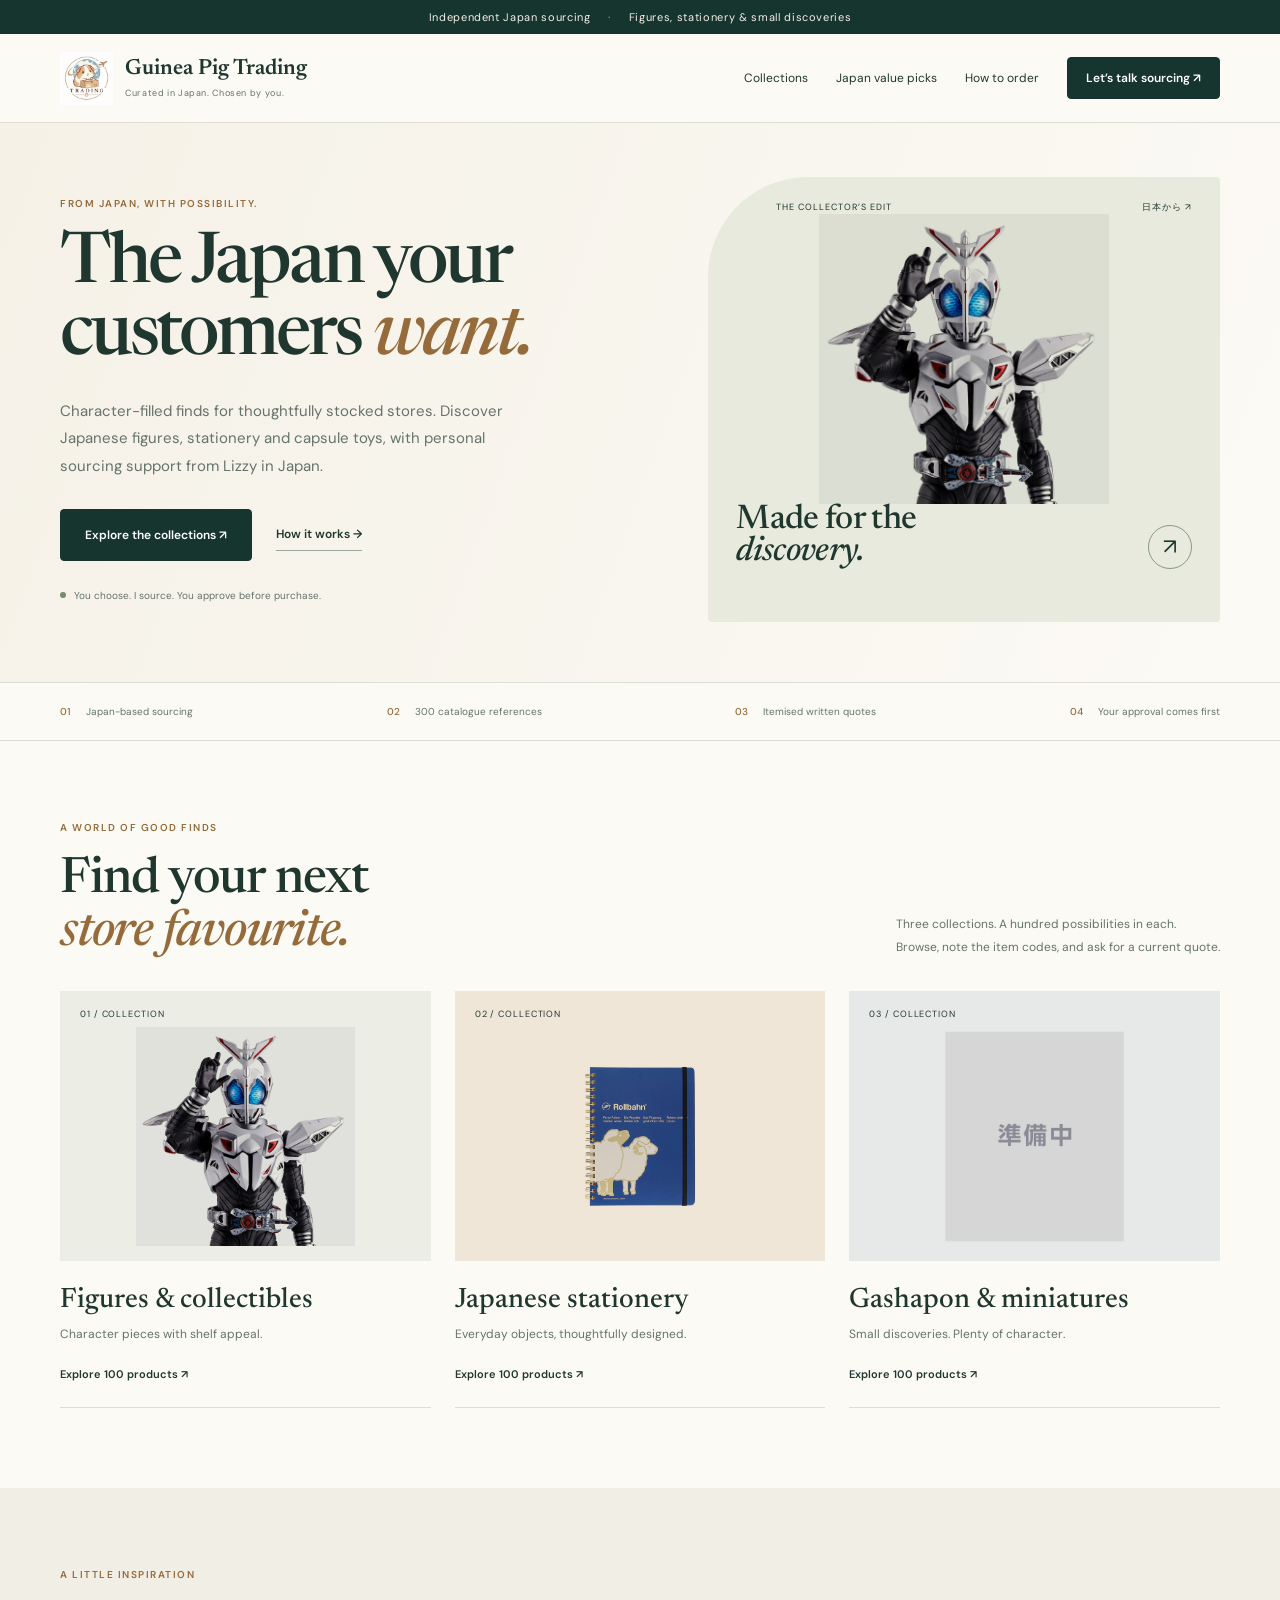
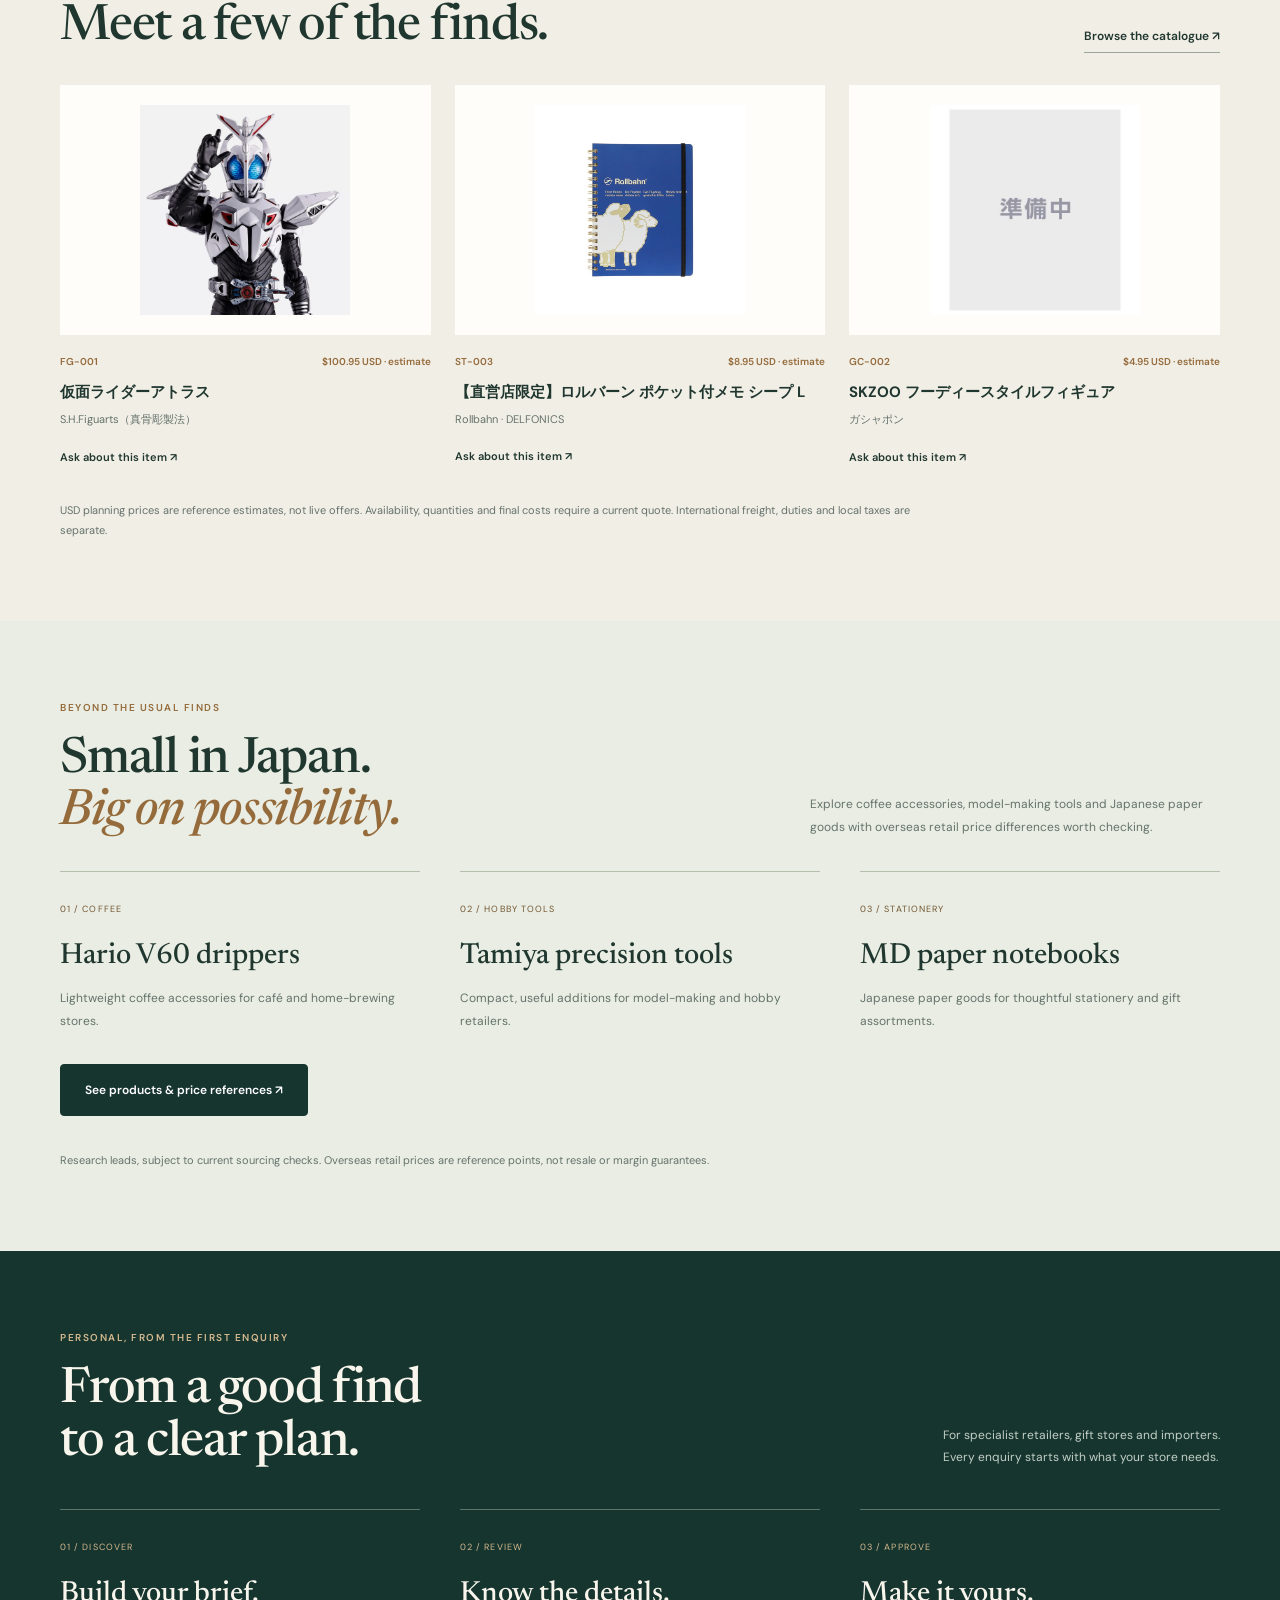
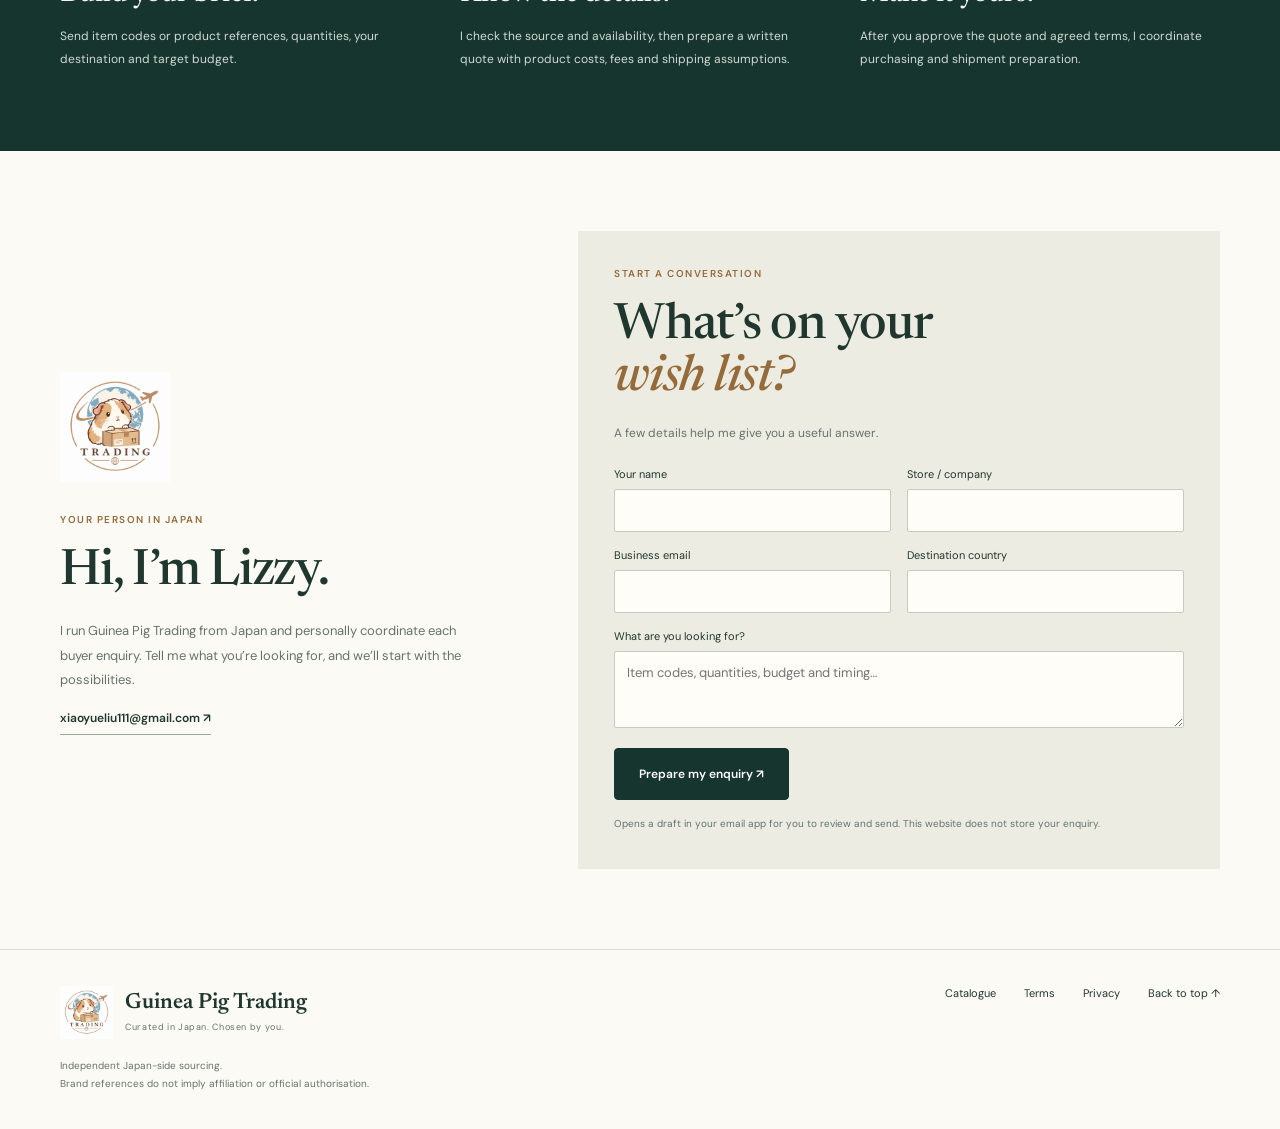
==== commit b139d9fd: "Add Japan value sourcing leads with dated overseas price references" ====
--- a/index.html
+++ b/index.html
@@ -16,7 +16,7 @@
       href="https://fonts.googleapis.com/css2?family=DM+Sans:wght@400;500;600;700&family=Newsreader:opsz,wght@6..72,500;6..72,600&display=swap"
       rel="stylesheet"
     />
-    <link rel="stylesheet" href="storefront.css?v=20261126" />
+    <link rel="stylesheet" href="storefront.css?v=20261126-value" />
   </head>
   <body id="top">
     <a class="skip" href="#main">Skip to content</a>
@@ -34,6 +34,7 @@
         >
         <nav aria-label="Main navigation">
           <a href="#collections">Collections</a
+          ><a href="japan-value.html">Japan value picks</a
           ><a href="#how-it-works">How to order</a
           ><a class="button small" href="#contact">Let’s talk sourcing ↗</a>
         </nav>
@@ -224,6 +225,51 @@
           </p>
         </div>
       </section>
+      <section class="section value-preview" id="japan-value">
+        <div class="wrap">
+          <div class="section-head">
+            <div>
+              <p class="eyebrow">Beyond the usual finds</p>
+              <h2>Small in Japan.<br /><em>Big on possibility.</em></h2>
+            </div>
+            <p>
+              Explore coffee accessories, model-making tools and Japanese paper
+              goods with overseas retail price differences worth checking.
+            </p>
+          </div>
+          <div class="steps value-cards">
+            <article>
+              <span>01 / COFFEE</span>
+              <h3>Hario V60 drippers</h3>
+              <p>
+                Lightweight coffee accessories for café and home-brewing stores.
+              </p>
+            </article>
+            <article>
+              <span>02 / HOBBY TOOLS</span>
+              <h3>Tamiya precision tools</h3>
+              <p>
+                Compact, useful additions for model-making and hobby retailers.
+              </p>
+            </article>
+            <article>
+              <span>03 / STATIONERY</span>
+              <h3>MD paper notebooks</h3>
+              <p>
+                Japanese paper goods for thoughtful stationery and gift
+                assortments.
+              </p>
+            </article>
+          </div>
+          <a class="button" href="japan-value.html"
+            >See products &amp; price references ↗</a
+          >
+          <p class="price-note">
+            Research leads, subject to current sourcing checks. Overseas retail
+            prices are reference points, not resale or margin guarantees.
+          </p>
+        </div>
+      </section>
       <section class="section process" id="how-it-works">
         <div class="wrap">
           <div class="section-head">
--- a/storefront.css
+++ b/storefront.css
@@ -682,3 +682,113 @@
     animation: none !important;
   }
 }
+
+.value-preview {
+  background: #e9ede3;
+}
+.value-cards {
+  margin: 25px 0 32px;
+}
+.value-cards article {
+  border-top: 1px solid #b4c0ac;
+}
+.value-cards article > span {
+  color: #735632;
+}
+.value-cards p {
+  color: var(--muted);
+}
+.value-page .hero-grid {
+  grid-template-columns: 1.3fr 1fr;
+}
+.value-intro {
+  font-size: 14px;
+  line-height: 1.9;
+  color: var(--muted);
+}
+.reference-card {
+  padding: 30px;
+  border: 1px solid var(--line);
+  margin: 0 0 24px;
+  background: #fffdf9;
+}
+.reference-card h2 {
+  font-size: 34px;
+  margin-bottom: 15px;
+}
+.reference-card h3 {
+  font: 500 23px/1.2 var(--serif);
+}
+.reference-card p,
+.reference-card li {
+  font-size: 13px;
+  line-height: 1.8;
+  color: var(--muted);
+}
+.reference-prices {
+  display: grid;
+  grid-template-columns: 1fr 1fr;
+  gap: 24px;
+  padding: 24px 0;
+  margin: 20px 0;
+  border-top: 1px solid var(--line);
+  border-bottom: 1px solid var(--line);
+}
+.reference-prices strong {
+  font: 500 32px/1.2 var(--serif);
+  display: block;
+  margin: 10px 0;
+}
+.source-links {
+  display: flex;
+  flex-wrap: wrap;
+  gap: 14px;
+  margin: 18px 0;
+}
+.source-links a {
+  font-size: 11px;
+  text-decoration: underline;
+  text-underline-offset: 4px;
+}
+.status-note {
+  display: inline-block;
+  padding: 6px 10px;
+  background: #eee7d6;
+  font-size: 10px;
+  color: #6e512f;
+}
+.value-method {
+  padding: 30px;
+  background: #f0ece2;
+}
+.value-method h2 {
+  font-size: 32px;
+  margin-bottom: 18px;
+}
+.value-method p,
+.value-method li {
+  font-size: 13px;
+  line-height: 1.9;
+  color: var(--muted);
+}
+@media (max-width: 680px) {
+  .header-inner nav {
+    flex-wrap: wrap;
+  }
+  .reference-prices,
+  .value-page .hero-grid {
+    grid-template-columns: 1fr;
+  }
+  .reference-card {
+    padding: 22px;
+  }
+  .reference-prices {
+    gap: 10px;
+  }
+  .value-method {
+    padding: 22px;
+  }
+  .value-page h1 {
+    font-size: 45px;
+  }
+}
